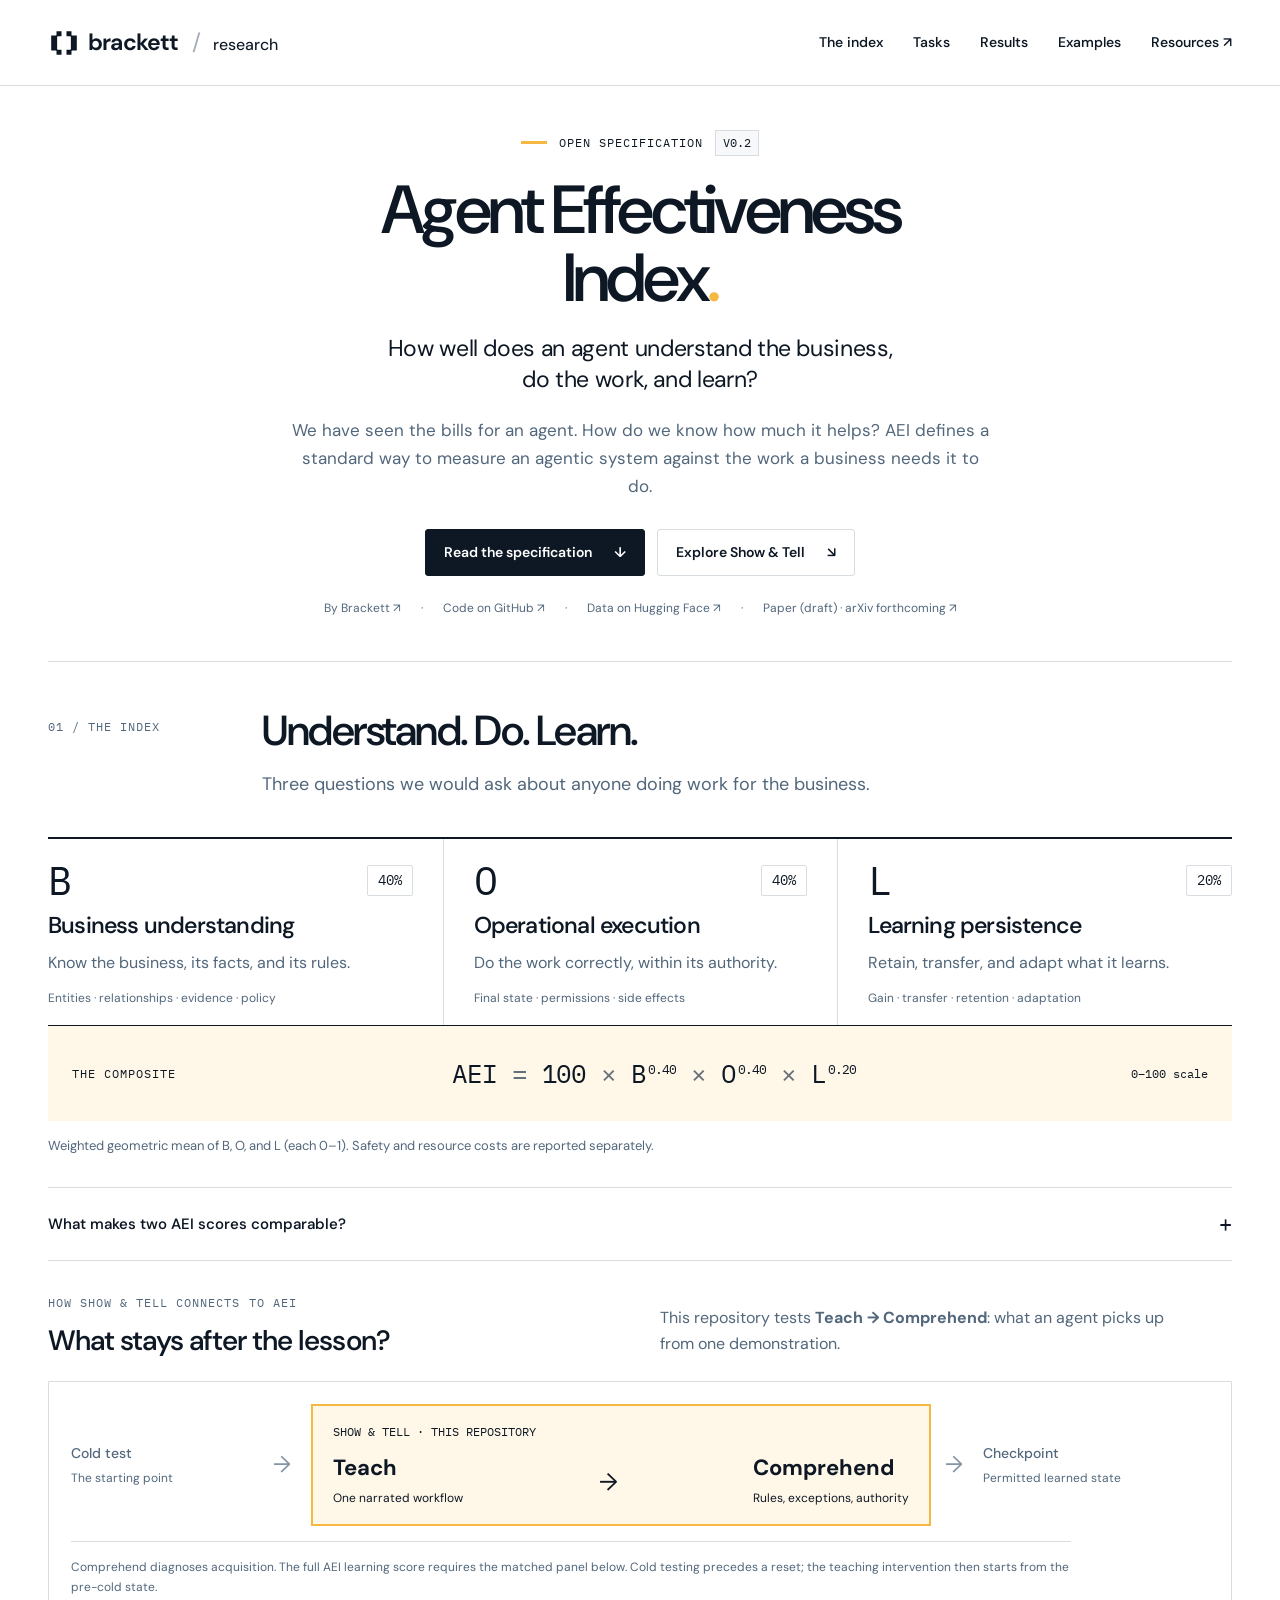
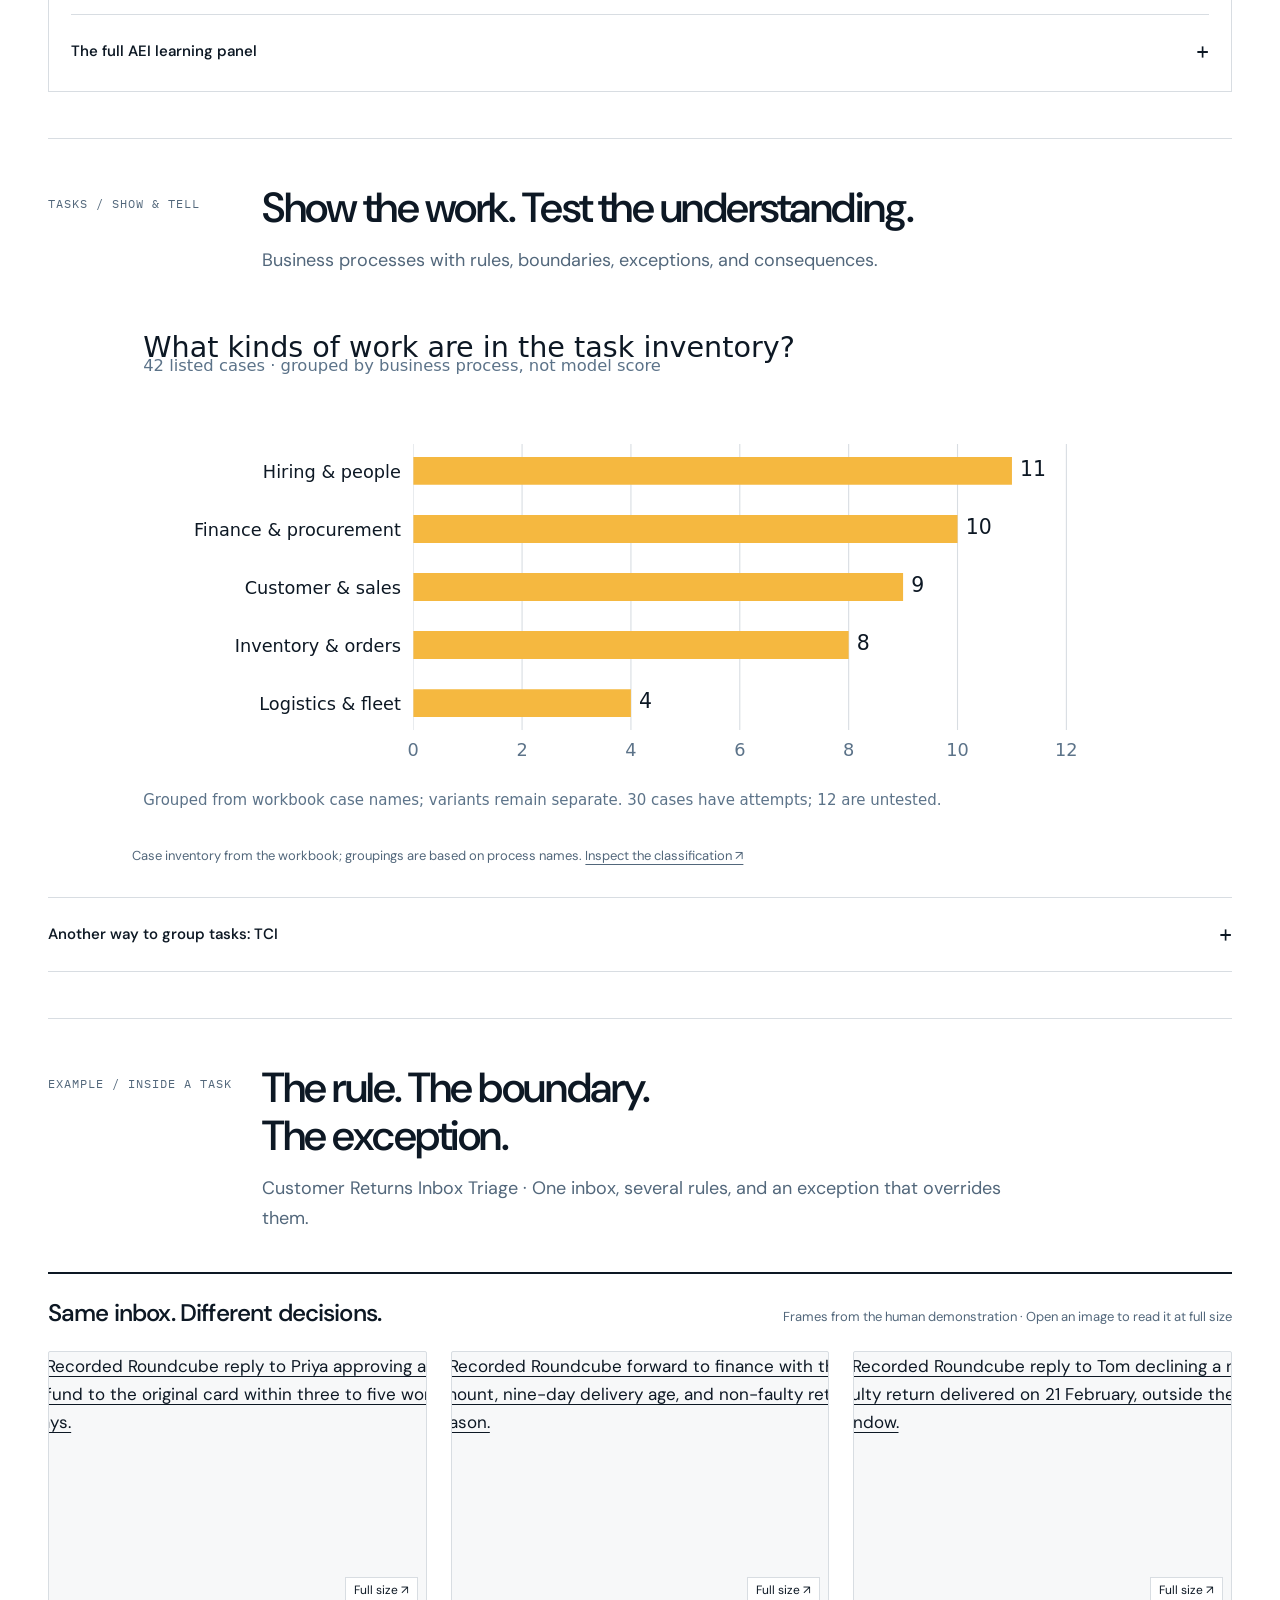
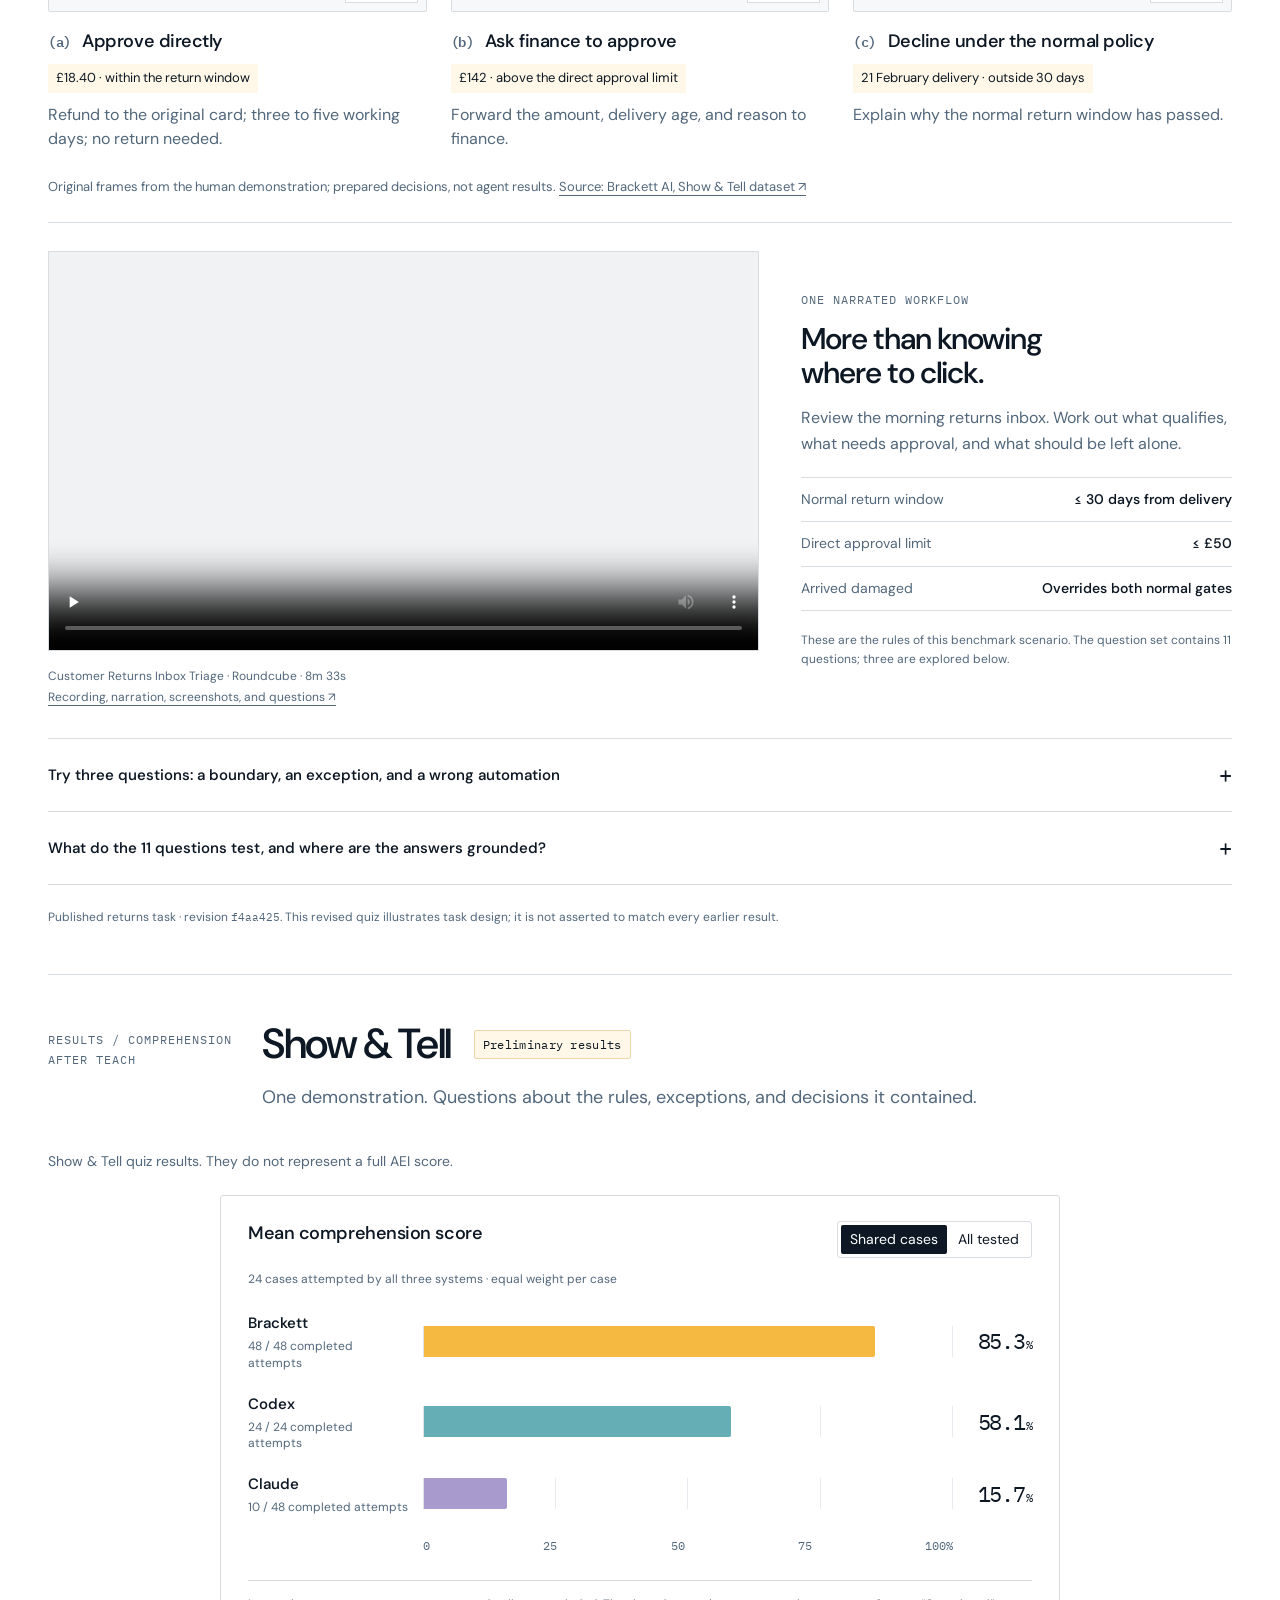
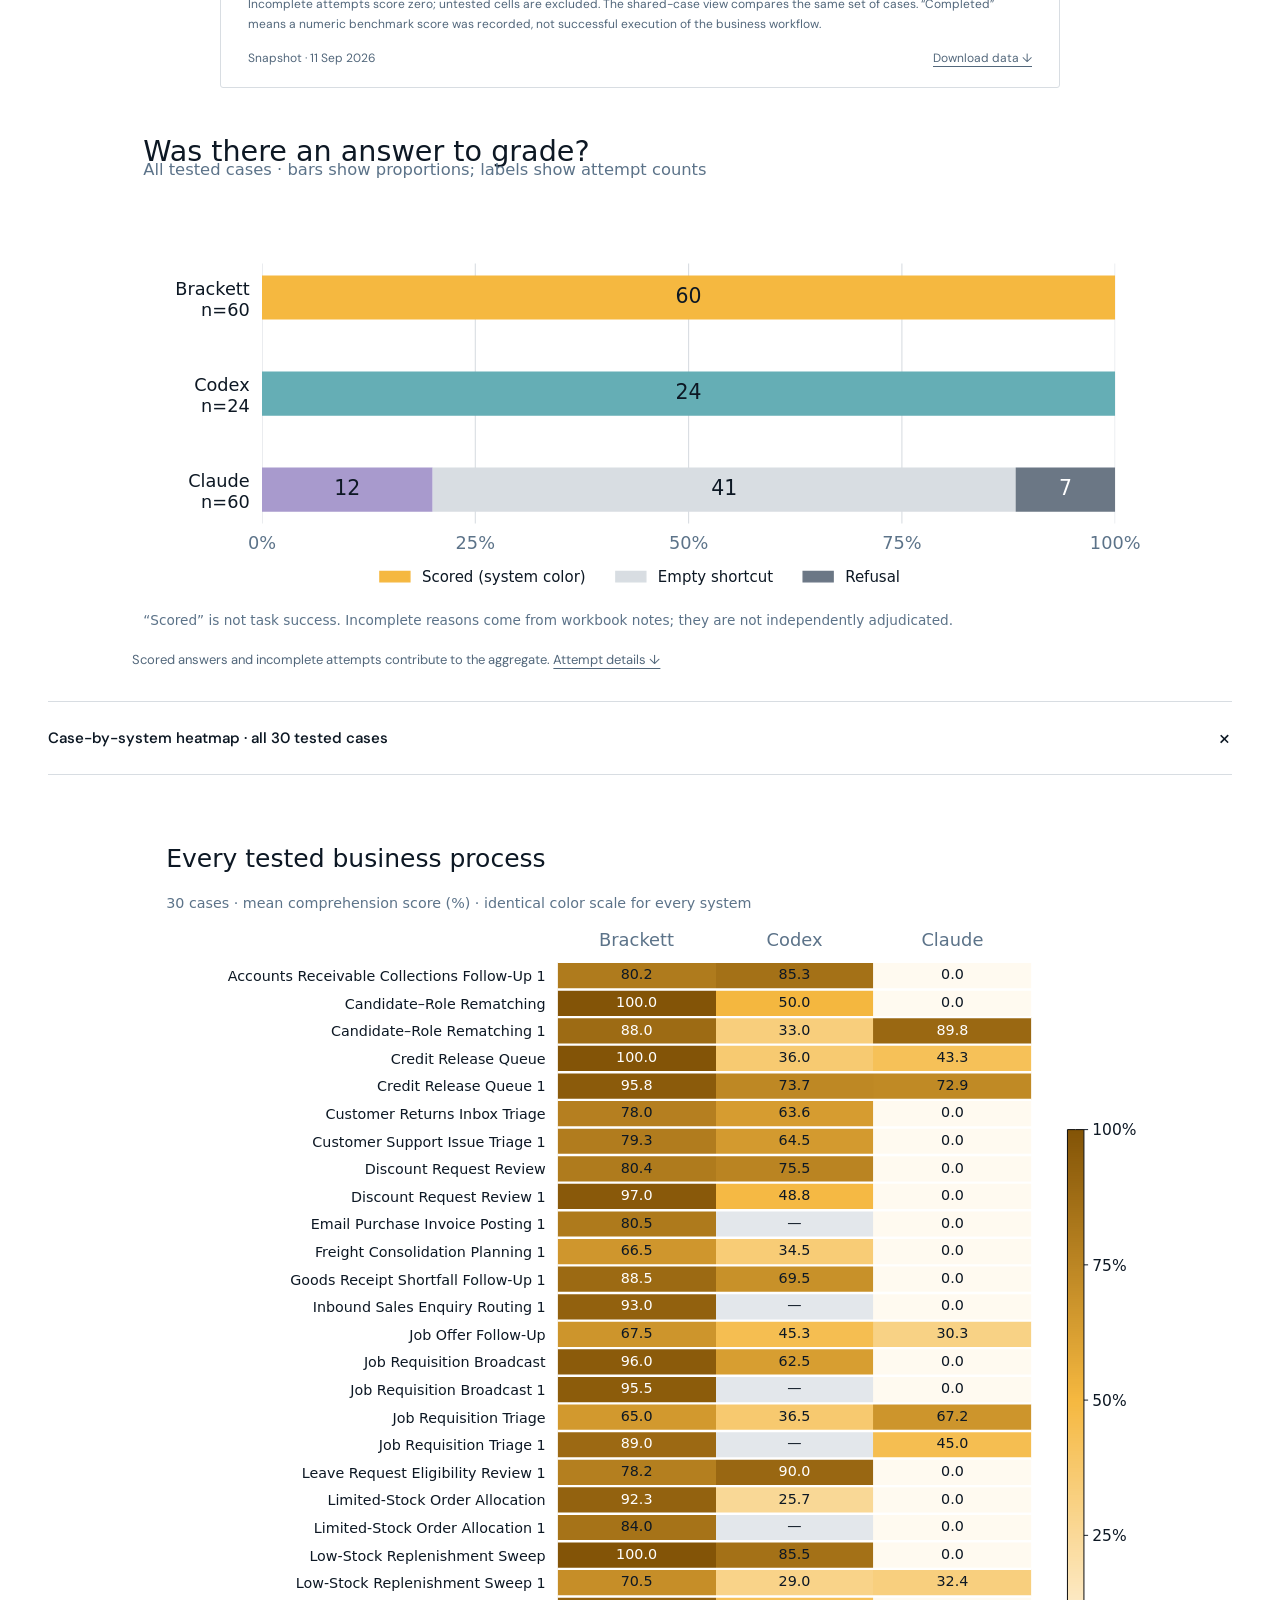
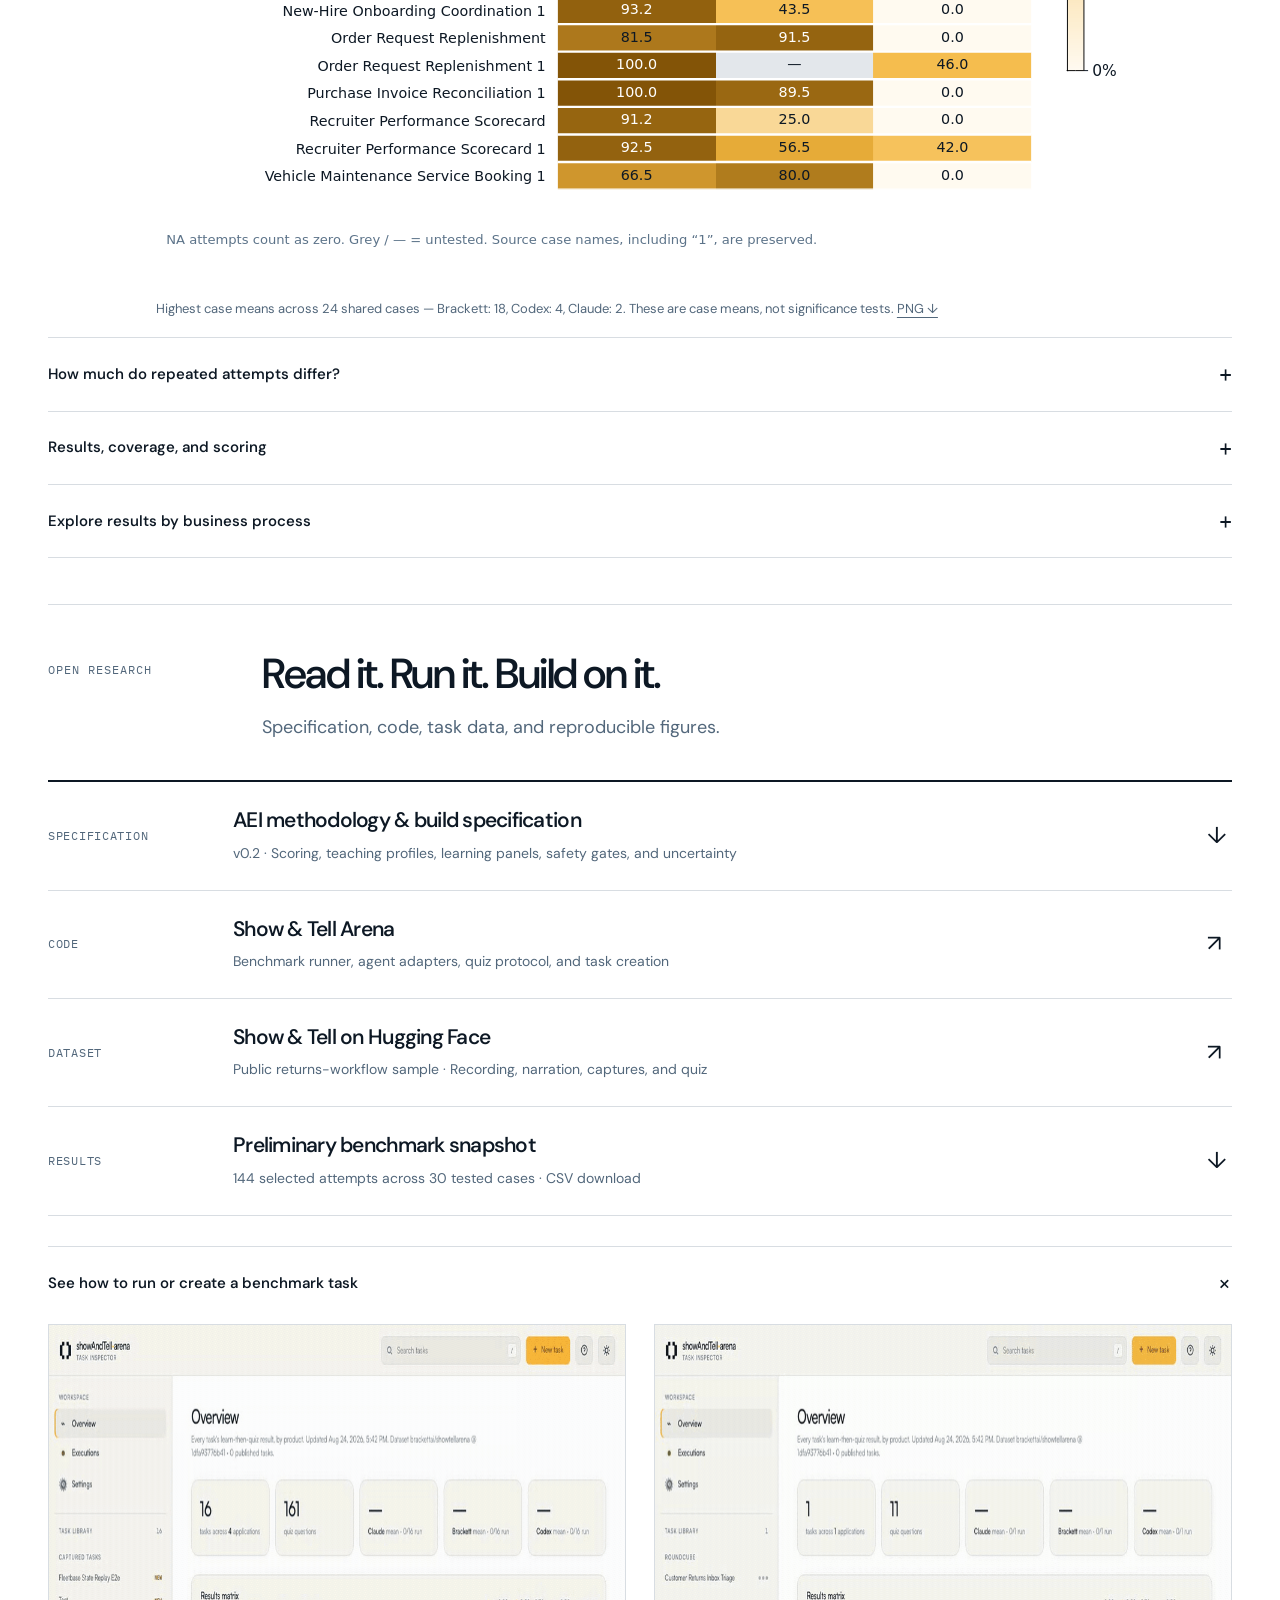
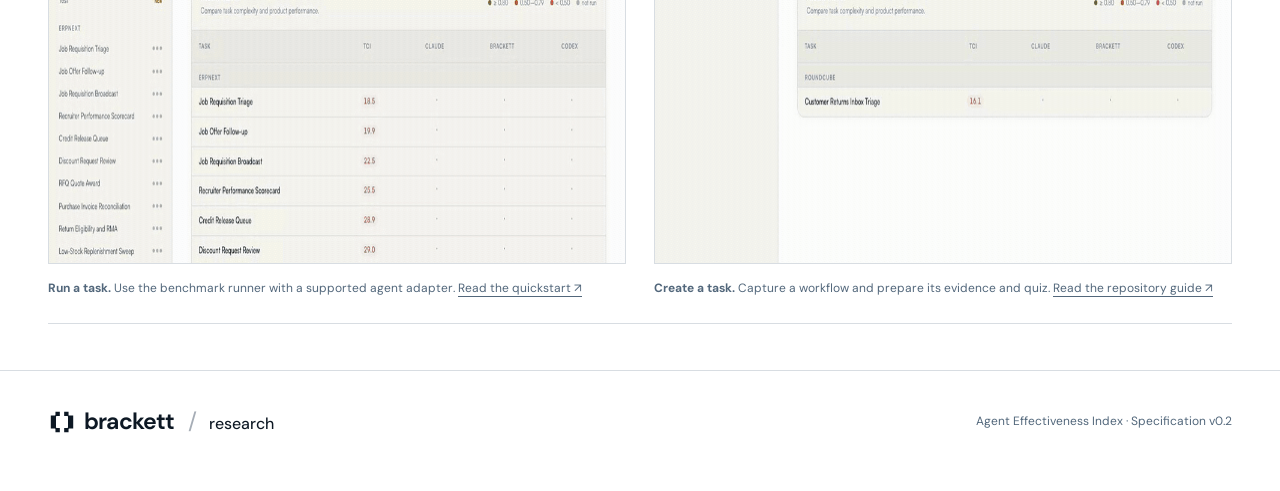
==== site/index.html @ 9a922798 "Add AEI research site with reproducible Show & Tell figures Create a research publication for AEI, w" ====
<!doctype html>
<html lang="en">
<head>
  <meta charset="utf-8">
  <meta name="viewport" content="width=device-width, initial-scale=1">
  <meta name="color-scheme" content="light">
  <meta name="description" content="Agent Effectiveness Index (AEI): an open specification for measuring business understanding, operational execution, and learning persistence. Featuring the Show & Tell benchmark.">
  <meta name="robots" content="noindex, nofollow">
  <meta property="og:title" content="Agent Effectiveness Index · Brackett Research">
  <meta property="og:description" content="How well does an agent understand the business, do the work, and learn? Explore AEI and the Show & Tell benchmark.">
  <meta property="og:type" content="website">
  <title>Agent Effectiveness Index · Brackett Research</title>
  <link rel="icon" href="assets/brackett-mark.svg" type="image/svg+xml">
  <link rel="stylesheet" href="styles.css">
  <script src="app.js" defer></script>
</head>
<body>
<noscript><style>.question-panel[hidden]{display:grid}.question-tabs{display:none}.segmented,.case-controls{display:none}</style><p class="noscript-note">The shared-case result snapshot and all example questions are available below. Enable JavaScript for comparison controls and video timestamps.</p></noscript>
<a class="skip-link" href="#main">Skip to content</a>
<header class="site-header">
  <a class="brand" href="#" aria-label="Brackett Research home"><img src="assets/brackett-mark.svg" width="32" height="32" alt=""><span>brackett<span class="brand-divider">/</span><span class="brand-research">research</span></span></a>
  <nav aria-label="Main navigation"><a href="#index">The index</a><a href="#tasks">Tasks</a><a href="#show-and-tell">Results</a><a href="#examples">Examples</a><a href="#resources">Resources <span aria-hidden="true">↗</span></a></nav>
</header>
<main id="main">
  <section class="hero" aria-labelledby="page-title">
    <div class="eyebrow"><span class="accent-line"></span> Open specification <span class="version">v0.2</span></div>
    <h1 id="page-title">Agent Effectiveness<br><span class="index-word">Index<span class="title-dot">.</span></span></h1>
    <p class="hero-deck">How well does an agent understand the business,<br class="desktop-break"> do the work, and learn?</p>
    <p class="hero-intro">We have seen the bills for an agent. How do we know how much it helps? AEI defines a standard way to measure an agentic system against the work a business needs it to do.</p>
    <div class="actions"><a class="button primary" href="downloads/AEI_Methodology_and_Build_Specification_v0.2.docx" download>Read the specification <span aria-hidden="true">↓</span></a><a class="button" href="#tasks">Explore Show &amp; Tell <span aria-hidden="true">↘</span></a></div>
    <div class="publication-meta"><a href="https://brackett.ai">By Brackett ↗</a><a href="https://github.com/bracketthq/showAndTell-arena">Code on GitHub ↗</a><a href="https://huggingface.co/brackettai">Data on Hugging Face ↗</a><a href="downloads/ShowTellArena_Paper_Draft.pdf" title="Current manuscript draft; arXiv link forthcoming">Paper (draft) · arXiv forthcoming ↗</a></div>
  </section>

  <section id="index" class="section" aria-labelledby="index-title">
    <div class="section-heading"><p class="section-number">01 / THE INDEX</p><div><h2 id="index-title">Understand. Do. Learn.</h2><p class="section-deck">Three questions we would ask about anyone doing work for the business.</p></div></div>
    <figure class="index-figure">
      <div class="pillars">
        <div class="pillar"><div class="pillar-top"><span class="pillar-letter">B</span><span class="weight">40%</span></div><h3>Business understanding</h3><p>Know the business, its facts, and its rules.</p><div class="pillar-evidence">Entities · relationships · evidence · policy</div></div>
        <div class="pillar"><div class="pillar-top"><span class="pillar-letter">O</span><span class="weight">40%</span></div><h3>Operational execution</h3><p>Do the work correctly, within its authority.</p><div class="pillar-evidence">Final state · permissions · side effects</div></div>
        <div class="pillar"><div class="pillar-top"><span class="pillar-letter">L</span><span class="weight">20%</span></div><h3>Learning persistence</h3><p>Retain, transfer, and adapt what it learns.</p><div class="pillar-evidence">Gain · transfer · retention · adaptation</div></div>
      </div>
      <div class="formula-row"><span class="figure-label">THE COMPOSITE</span><div class="formula" aria-label="AEI equals 100 times B to the power 0.40 times O to the power 0.40 times L to the power 0.20">AEI <span class="math-muted">=</span> 100 <span class="math-muted">×</span> B<sup>0.40</sup> <span class="math-muted">×</span> O<sup>0.40</sup> <span class="math-muted">×</span> L<sup>0.20</sup></div><span class="scale-label">0–100 scale</span></div>
      <figcaption>Weighted geometric mean of B, O, and L (each 0–1). Safety and resource costs are reported separately.</figcaption>
    </figure>
    <details class="method-details"><summary>What makes two AEI scores comparable?<span aria-hidden="true">+</span></summary><div class="details-body method-columns"><div><h4>The same work and conditions</h4><p>Declare the task suite, system version, tools, permissions, teaching profile, and budgets. Access to documents and a business graph is part of the comparison, not something left implicit.</p><p class="small">Access profiles: K0 starting system; K1 documents; K2 graph with a base navigator; K3 the same graph with a trained navigator.</p></div><div><h4>Evidence of what happened</h4><p>Use answers and citations for understanding, environment state and action records for execution, and matched tests over time for learning. A transcript helps explain the work; it does not replace checking the outcome.</p></div><div><h4>A score with its context</h4><p>Report B, O, L, the safety gate, the evaluation scope, and 95% confidence intervals. The reference method uses 10,000 stratified paired block-bootstrap resamples, conditional on the declared benchmark population. A critical prohibited action sets episode execution to zero and fails the reference safety gate. If a required learning panel is missing, L and the full AEI are unavailable.</p></div></div></details>
    <div class="learning-header"><div><p class="overline">HOW SHOW &amp; TELL CONNECTS TO AEI</p><h3>What stays after the lesson?</h3></div><p>This repository tests <strong>Teach → Comprehend</strong>: what an agent picks up from one demonstration.</p></div>
    <figure class="learning-figure connected-figure">
      <div class="learning-connection"><div class="context-node"><strong>Cold test</strong><span>The starting point</span></div><span class="connection-arrow" aria-hidden="true">→</span><div class="repo-contribution"><span class="repo-label">SHOW &amp; TELL · THIS REPOSITORY</span><div><p><strong>Teach</strong><span>One narrated workflow</span></p><span aria-hidden="true">→</span><p><strong>Comprehend</strong><span>Rules, exceptions, authority</span></p></div></div><span class="connection-arrow" aria-hidden="true">→</span><div class="context-node"><strong>Checkpoint</strong><span>Permitted learned state</span></div></div>
      <figcaption>Comprehend diagnoses acquisition. The full AEI learning score requires the matched panel below. Cold testing precedes a reset; the teaching intervention then starts from the pre-cold state.</figcaption>
      <details class="method-details learning-extension"><summary>The full AEI learning panel<span aria-hidden="true">+</span></summary><div class="details-body"><div class="branch-label"><span>Independent tests from the same checkpoint</span></div><div class="learning-branches"><div><strong>Immediate</strong><span>Did it improve?</span></div><div><strong>Transfer</strong><span>Can it handle a new case?</span></div><div><strong>Delayed · 24h</strong><span>Does it retain the lesson?</span></div><div><strong>Drift</strong><span>Can it adapt to a change?</span></div></div><p class="small">A demonstration is one declared teaching profile. Written procedures, feedback, practice, and training are also supported by AEI.</p></div></details>
    </figure>
  </section>



  <section id="tasks" class="section" aria-labelledby="tasks-title"><div class="section-heading"><p class="section-number">TASKS / SHOW &amp; TELL</p><div><h2 id="tasks-title">Show the work. Test the understanding.</h2><p class="section-deck">Business processes with rules, boundaries, exceptions, and consequences.</p></div></div><figure class="research-chart inventory-chart"><a href="assets/analysis/task-inventory.svg" target="_blank" rel="noopener"><img src="assets/analysis/task-inventory.svg" width="1100" height="530" alt="Task inventory grouped by business process; counts and category names are shown in the figure and linked data." loading="lazy"></a><figcaption>Case inventory from the workbook; groupings are based on process names. <a href="assets/analysis/analysis.json">Inspect the classification ↗</a></figcaption></figure><details class="method-details chart-details"><summary>Another way to group tasks: TCI<span aria-hidden="true">+</span></summary><div class="details-body"><p class="small">TCI is a useful heuristic for choosing tasks for the arena. It helps us spread the benchmark across expected difficulty levels and look for tasks we expect to be harder. It groups tasks by their rules, evidence, steps, and demonstration. <span data-refresh="tci-scope">This view uses 49 historical task definitions from 26 July 2026, separate from the workbook cases above.</span></p><figure class="research-chart"><a href="assets/analysis/tci-distribution.svg" target="_blank" rel="noopener"><img src="assets/analysis/tci-distribution.svg" width="1100" height="540" alt="Task definitions grouped into five heuristic TCI buckets; the figure labels counts and the linked export contains the inputs." loading="lazy"></a><figcaption><a href="assets/analysis/tci-components.svg" target="_blank" rel="noopener">See the components for eight example tasks ↗</a> · <a href="assets/analysis/tci.json">Inspect the inputs ↗</a> · <a href="https://github.com/bracketthq/showAndTell-arena/blob/aei-research-site/docs/COMPLEXITY.md">Grouping method ↗</a></figcaption></figure></div></details></section>

  <section id="examples" class="section" aria-labelledby="examples-title">
    <div class="section-heading"><p class="section-number">EXAMPLE / INSIDE A TASK</p><div><h2 id="examples-title">The rule. The boundary.<br>The exception.</h2><p class="section-deck">Customer Returns Inbox Triage · One inbox, several rules, and an exception that overrides them.</p></div></div>
    <figure class="case-study-figure" id="case-in-pictures" aria-labelledby="case-in-pictures-title">
      <div class="case-study-heading"><h3 id="case-in-pictures-title">Same inbox. Different decisions.</h3><p>Frames from the human demonstration · Open an image to read it at full size</p></div>
      <div class="case-image-grid">
        <div class="case-image-panel">
          <a class="case-image-link" href="https://huggingface.co/datasets/brackettai/showtellarena/resolve/f4aa4251d0bbefb80d10ea9074a073c2b036c2af/tasks/customer-returns-inbox-triage/capture_bundle/screenshot_line47.png" target="_blank" rel="noopener" aria-label="Open full-size screenshot: Approve directly (new tab)"><img src="https://huggingface.co/datasets/brackettai/showtellarena/resolve/f4aa4251d0bbefb80d10ea9074a073c2b036c2af/tasks/customer-returns-inbox-triage/capture_bundle/screenshot_line47.png" width="3738" height="2186" alt="Recorded Roundcube reply to Priya approving an £18.40 refund to the original card within three to five working days." loading="lazy"><span class="image-enlarge" aria-hidden="true">Full size ↗</span></a>
          <div class="case-image-caption"><h4><span>(a)</span> Approve directly</h4><p class="case-image-facts">£18.40 · within the return window</p><p>Refund to the original card; three to five working days; no return needed.</p></div>
        </div>
        <div class="case-image-panel">
          <a class="case-image-link" href="https://huggingface.co/datasets/brackettai/showtellarena/resolve/f4aa4251d0bbefb80d10ea9074a073c2b036c2af/tasks/customer-returns-inbox-triage/capture_bundle/screenshot_line90.png" target="_blank" rel="noopener" aria-label="Open full-size screenshot: Ask finance to approve (new tab)"><img src="https://huggingface.co/datasets/brackettai/showtellarena/resolve/f4aa4251d0bbefb80d10ea9074a073c2b036c2af/tasks/customer-returns-inbox-triage/capture_bundle/screenshot_line90.png" width="3738" height="2228" alt="Recorded Roundcube forward to finance with the £142 amount, nine-day delivery age, and non-faulty return reason." loading="lazy"><span class="image-enlarge" aria-hidden="true">Full size ↗</span></a>
          <div class="case-image-caption"><h4><span>(b)</span> Ask finance to approve</h4><p class="case-image-facts">£142 · above the direct approval limit</p><p>Forward the amount, delivery age, and reason to finance.</p></div>
        </div>
        <div class="case-image-panel">
          <a class="case-image-link" href="https://huggingface.co/datasets/brackettai/showtellarena/resolve/f4aa4251d0bbefb80d10ea9074a073c2b036c2af/tasks/customer-returns-inbox-triage/capture_bundle/screenshot_line144.png" target="_blank" rel="noopener" aria-label="Open full-size screenshot: Decline under the normal policy (new tab)"><img src="https://huggingface.co/datasets/brackettai/showtellarena/resolve/f4aa4251d0bbefb80d10ea9074a073c2b036c2af/tasks/customer-returns-inbox-triage/capture_bundle/screenshot_line144.png" width="3738" height="2186" alt="Recorded Roundcube reply to Tom declining a non-faulty return delivered on 21 February, outside the 30-day window." loading="lazy"><span class="image-enlarge" aria-hidden="true">Full size ↗</span></a>
          <div class="case-image-caption"><h4><span>(c)</span> Decline under the normal policy</h4><p class="case-image-facts">21 February delivery · outside 30 days</p><p>Explain why the normal return window has passed.</p></div>
        </div>
      </div>
      <figcaption>Original frames from the human demonstration; prepared decisions, not agent results. <a href="https://huggingface.co/datasets/brackettai/showtellarena/tree/f4aa4251d0bbefb80d10ea9074a073c2b036c2af/tasks/customer-returns-inbox-triage/capture_bundle">Source: Brackett AI, Show &amp; Tell dataset ↗</a></figcaption>
    </figure>
    <div class="demo-layout"><figure class="demo-video"><video id="demo-video" tabindex="0" controls preload="none" playsinline poster="https://huggingface.co/datasets/brackettai/showtellarena/resolve/f4aa4251d0bbefb80d10ea9074a073c2b036c2af/tasks/customer-returns-inbox-triage/capture_bundle/screenshot_line4.png" aria-label="Narrated customer returns inbox demonstration"><source src="https://huggingface.co/datasets/brackettai/showtellarena/resolve/f4aa4251d0bbefb80d10ea9074a073c2b036c2af/tasks/customer-returns-inbox-triage/demo/recording.mp4" type="video/mp4"><p><a href="https://huggingface.co/datasets/brackettai/showtellarena/blob/main/tasks/customer-returns-inbox-triage/demo/recording.mp4">Watch the recording on Hugging Face.</a></p></video><figcaption>Customer Returns Inbox Triage · Roundcube · 8m 33s<br><a href="https://huggingface.co/datasets/brackettai/showtellarena/tree/f4aa4251d0bbefb80d10ea9074a073c2b036c2af/tasks/customer-returns-inbox-triage">Recording, narration, screenshots, and questions ↗</a></figcaption></figure><div class="demo-context"><p class="overline">ONE NARRATED WORKFLOW</p><h3>More than knowing<br>where to click.</h3><p>Review the morning returns inbox. Work out what qualifies, what needs approval, and what should be left alone.</p><dl class="task-facts"><div><dt>Normal return window</dt><dd>≤ 30 days from delivery</dd></div><div><dt>Direct approval limit</dt><dd>≤ £50</dd></div><div><dt>Arrived damaged</dt><dd>Overrides both normal gates</dd></div></dl><p class="small">These are the rules of this benchmark scenario. The question set contains 11 questions; three are explored below.</p></div></div>
    <details class="method-details"><summary>Try three questions: a boundary, an exception, and a wrong automation<span aria-hidden="true">+</span></summary>
    <div class="question-explorer">
      <div class="question-tabs" role="tablist" aria-label="Example questions"><button id="tab-boundary" type="button" role="tab" aria-selected="true" aria-controls="panel-boundary" tabindex="0">01 <span>At the boundary</span></button><button id="tab-exception" type="button" role="tab" aria-selected="false" aria-controls="panel-exception" tabindex="-1">02 <span>With an exception</span></button><button id="tab-diagnosis" type="button" role="tab" aria-selected="false" aria-controls="panel-diagnosis" tabindex="-1">03 <span>Find the mistakes</span></button></div>
      <div id="panel-boundary" class="question-panel" role="tabpanel" aria-labelledby="tab-boundary" tabindex="0"><div class="question-main"><p class="overline">QUESTION FROM THE DATASET · CLOSED ANSWER</p><h3>On 9 April, Sam requested £41 for an item delivered on 10 March, while Nadia requested £50 for an item delivered on 4 April. How should the handler process both requests?</h3><div class="question-meta"><button type="button" class="evidence-link" data-video-time="22.91">▶ Watch the policy · 0:23–0:58</button><a href="https://huggingface.co/datasets/brackettai/showtellarena/blob/f4aa4251d0bbefb80d10ea9074a073c2b036c2af/tasks/customer-returns-inbox-triage/quiz/questions.json">Source question ↗</a></div></div><div class="question-answer"><p class="overline">WHAT THIS TESTS</p><p>The exact boundary matters. “Within 30 days” and “£50 or less” are inclusive.</p><details><summary>See the expected answer<span aria-hidden="true">+</span></summary><div class="answer-body"><div class="decision-row"><span>Sam · 30 days · £41</span><strong>Approve directly</strong></div><div class="decision-row"><span>Nadia · 5 days · £50</span><strong>Approve directly</strong></div><p>Approve both requests and reply directly to Sam and Nadia.</p></div></details></div></div>
      <div id="panel-exception" class="question-panel" role="tabpanel" aria-labelledby="tab-exception" tabindex="0" hidden><div class="question-main"><p class="overline">QUESTION FROM THE DATASET · RUBRIC SCORED</p><h3>Elena's £74 jug was delivered on 5 February and arrived cracked. On 9 April, what should the handler do?</h3><div class="question-meta"><button type="button" class="evidence-link" data-video-time="36.27">▶ Watch the exception · 0:36–1:14</button><a href="https://huggingface.co/datasets/brackettai/showtellarena/blob/f4aa4251d0bbefb80d10ea9074a073c2b036c2af/tasks/customer-returns-inbox-triage/quiz/questions.json">Source rubric ↗</a></div></div><div class="question-answer"><p class="overline">WHAT THIS TESTS</p><p>A rule cannot be applied in isolation. Damage changes the decision even when both normal limits are exceeded.</p><details><summary>See the expected answer<span aria-hidden="true">+</span></summary><div class="answer-body"><div class="exception-flow"><span>Arrived damaged</span><span aria-hidden="true">↓</span><span>Overrides age + amount</span><span aria-hidden="true">↓</span><strong>Approve the refund directly</strong></div><p>The rubric requires all three: recognize damage, explain that it overrides both gates, and choose direct approval.</p></div></details></div></div>
      <div id="panel-diagnosis" class="question-panel" role="tabpanel" aria-labelledby="tab-diagnosis" tabindex="0" hidden><div class="question-main"><p class="overline">QUESTION FROM THE DATASET · RUBRIC SCORED</p><h3>A proposed automation replies to every inbox message, measures eligibility from the email date, forwards requests without adding context, sends exactly £50 requests to finance, and rejects a £74 cracked jug delivered on 5 February as too old. Does it reproduce the demonstrated workflow? Explain any changes required.</h3><div class="question-meta"><button type="button" class="evidence-link" data-video-time="3.12">▶ Watch the setup · 0:03–1:41</button><a href="https://huggingface.co/datasets/brackettai/showtellarena/blob/f4aa4251d0bbefb80d10ea9074a073c2b036c2af/tasks/customer-returns-inbox-triage/quiz/questions.json">Source rubric ↗</a></div></div><div class="question-answer"><p class="overline">WHAT THIS TESTS</p><p>Can the agent recognize a process that sounds plausible but applies the business rules incorrectly?</p><details><summary>See the five required corrections<span aria-hidden="true">+</span></summary><div class="answer-body"><ol class="corrections"><li>Filter for customer returns; leave automated notices untouched.</li><li>Measure from delivery, not the email date.</li><li>Forward to <code>finance@showAndTell.test</code> with amount, delivery age, and reason above the thread.</li><li>Approve exactly £50 directly when otherwise eligible.</li><li>Apply the damage exception to Elena's request and approve directly.</li></ol></div></details></div></div>
    </div>
    </details>
    <details class="method-details chart-details"><summary>What do the 11 questions test, and where are the answers grounded?<span aria-hidden="true">+</span></summary><figure class="research-chart"><a href="assets/analysis/task-evidence.svg" target="_blank" rel="noopener"><img src="assets/analysis/task-evidence.svg" width="1100" height="600" alt="Evidence matrix for all eleven questions: nine cite narration, six cite screen captures, and four cite source files; a question can use several evidence types." loading="lazy"></a><figcaption>8 closed-answer questions and 3 rubric-scored questions. No multiple-choice questions in this published task. <a href="data/task-questions.json">Questions and evidence ↗</a></figcaption></figure></details>
    <p class="source-note">Published returns task · revision <code>f4aa425</code>. This revised quiz illustrates task design; it is not asserted to match every earlier result.</p>
  </section>

  <section id="show-and-tell" class="section" aria-labelledby="show-tell-title">
    <div class="section-heading"><p class="section-number">RESULTS / COMPREHENSION AFTER TEACH</p><div><div class="heading-with-tag"><h2 id="show-tell-title">Show &amp; Tell</h2><span class="status-tag">Preliminary results</span></div><p class="section-deck">One demonstration. Questions about the rules, exceptions, and decisions it contained.</p></div></div>
    <p class="result-scope">Show &amp; Tell quiz results. They do not represent a full AEI score.</p>
    <div class="result-layout">
      <figure class="results-figure" aria-labelledby="result-chart-title">
        <div class="figure-top"><h3 id="result-chart-title">Mean comprehension score</h3><div class="segmented" role="group" aria-label="Comparison scope"><button type="button" class="selected" data-cohort="shared" aria-pressed="true">Shared cases</button><button type="button" data-cohort="all" aria-pressed="false">All tested</button></div></div>
        <p class="chart-context" id="chart-context"><!-- refresh:context -->24 cases attempted by all three systems · equal weight per case<!-- /refresh:context --></p>
        <div class="bar-chart" id="bar-chart">
<!-- refresh:bars -->
<div class="bar-row" data-agent="Brackett"><div class="bar-label"><strong>Brackett</strong><span class="bar-detail">48 / 48 completed attempts</span></div><div class="bar-track"><div class="bar-fill brackett" style="width:85.34520833333333%"></div></div><span class="bar-value">85.3<span>%</span></span></div>
<div class="bar-row" data-agent="Codex"><div class="bar-label"><strong>Codex</strong><span class="bar-detail">24 / 24 completed attempts</span></div><div class="bar-track"><div class="bar-fill codex" style="width:58.1225%"></div></div><span class="bar-value">58.1<span>%</span></span></div>
<div class="bar-row" data-agent="Claude"><div class="bar-label"><strong>Claude</strong><span class="bar-detail">10 / 48 completed attempts</span></div><div class="bar-track"><div class="bar-fill claude" style="width:15.746458333333333%"></div></div><span class="bar-value">15.7<span>%</span></span></div>
<!-- /refresh:bars -->
          <div class="axis-row" aria-hidden="true"><span>0</span><span>25</span><span>50</span><span>75</span><span>100%</span></div>
        </div>
        <figcaption>Incomplete attempts score zero; untested cells are excluded. The shared-case view compares the same set of cases. “Completed” means a numeric benchmark score was recorded, not successful execution of the business workflow.</figcaption>
        <div class="figure-source"><span><!-- refresh:date -->Snapshot · 11 Sep 2026<!-- /refresh:date --></span><a href="data/results.csv" download>Download data ↓</a></div>
        <p class="sr-only" id="result-announcement" aria-live="polite"></p>
      </figure>
    </div>
    <figure class="research-chart"><a href="assets/analysis/attempt-outcomes.svg" target="_blank" rel="noopener"><img src="assets/analysis/attempt-outcomes.svg" width="1100" height="530" alt="Share of scored and incomplete attempts for each system; the figure labels counts and the linked CSV lists every attempt." loading="lazy"></a><figcaption>Scored answers and incomplete attempts contribute to the aggregate. <a href="assets/analysis/attempts.csv" download>Attempt details ↓</a></figcaption></figure>
    <details class="method-details chart-details" open><summary>Case-by-system heatmap · <!-- refresh:tested -->all 30 tested cases<!-- /refresh:tested --><span aria-hidden="true">+</span></summary><figure class="research-chart heatmap-chart"><a href="assets/analysis/case-heatmap.svg" target="_blank" rel="noopener"><img src="assets/analysis/case-heatmap.svg" width="1200" height="1260" alt="Heatmap of mean comprehension score by business process and system. Grey cells indicate untested cases. Full values are available in the case table below." loading="lazy"></a><figcaption><!-- refresh:leaders -->Highest case means across 24 shared cases — Brackett: 18, Codex: 4, Claude: 2.<!-- /refresh:leaders --> These are case means, not significance tests. <a href="assets/analysis/case-heatmap.png" download>PNG ↓</a></figcaption></figure></details>
    <details class="method-details chart-details"><summary>How much do repeated attempts differ?<span aria-hidden="true">+</span></summary><figure class="research-chart"><a href="assets/analysis/repeat-spread.svg" target="_blank" rel="noopener"><img src="assets/analysis/repeat-spread.svg" width="1300" height="580" alt="Largest observed gaps between two selected attempts per system; incomplete attempts are marked with crosses." loading="lazy"></a><figcaption>Largest observed gaps, selected explicitly for this diagnostic. These repetitions do not measure learning. <a href="assets/analysis/analysis.json">All repeat gaps ↗</a></figcaption></figure></details>
    <details class="method-details" id="result-method"><summary>Results, coverage, and scoring<span aria-hidden="true">+</span></summary><div class="details-body"><div class="method-columns"><div><h4>What is included</h4><p><!-- refresh:coverage -->The snapshot includes 30 cases with at least one attempted system and 12 cases not yet tested by any system. Brackett: 60 selected attempts across 30 tested cases. Claude: 60 selected attempts across 30 tested cases. Codex: 24 selected attempts across 24 tested cases.<!-- /refresh:coverage --> Codex Record &amp; Replay is tested on macOS because Teach relies on OS internals.</p></div><div><h4>How the average is calculated</h4><p>Average the attempt scores within each case, then weight cases equally. An NA is an incomplete attempt worth zero. A blank is untested and excluded. The shared view uses cases attempted by every system, including incomplete attempts.</p></div><div><h4>What this snapshot establishes</h4><p>This is a work in progress with selected attempts and manual, non-canonical grading. Model and adapter versions are not fully pinned in the workbook. No confidence interval is reported for this snapshot; it is not a verified canonical leaderboard.</p></div></div><p class="source-note">Source: <!-- refresh:source --><cite>Brackett ShowTell Benchmark Results.xlsx</cite>, Overview sheet.<!-- /refresh:source --> The <a href="data/results.json">machine-readable snapshot</a> includes source hash, individual attempt scores, and aggregation rules. The repository defines the canonical quiz scoring protocol separately.</p></div></details>
    <details class="method-details case-explorer"><summary>Explore results by business process<span aria-hidden="true">+</span></summary><div class="details-body"><div class="case-controls"><label for="case-search">Find a process<input type="search" id="case-search" placeholder="e.g. invoice, returns, hiring" autocomplete="off"></label><label for="case-scope">Coverage<select id="case-scope"><option value="shared">Shared cases only</option><option value="all">All tested cases</option></select></label></div><p class="small" id="case-count" role="status">Load the interactive results to explore individual cases.</p><div class="table-scroll"><table class="case-table"><caption class="sr-only">Comprehension scores by business process, averaged across attempts</caption><thead><tr><th scope="col">Business process</th><th scope="col">Brackett</th><th scope="col">Codex</th><th scope="col">Claude</th></tr></thead><tbody id="case-rows"></tbody></table></div><p class="small">“1” is retained where it appears in the source case name. A dash means untested; a zero can include incomplete attempts. Use the CSV for attempt-level status.</p></div></details>
  </section>

  <section id="resources" class="section" aria-labelledby="resources-title">
    <div class="section-heading"><p class="section-number">OPEN RESEARCH</p><div><h2 id="resources-title">Read it. Run it. Build on it.</h2><p class="section-deck">Specification, code, task data, and reproducible figures.</p></div></div>
    <div class="resource-list"><a href="downloads/AEI_Methodology_and_Build_Specification_v0.2.docx" download><span class="resource-type">SPECIFICATION</span><div><h3>AEI methodology &amp; build specification</h3><p>v0.2 · Scoring, teaching profiles, learning panels, safety gates, and uncertainty</p></div><span aria-hidden="true">↓</span></a><a href="https://github.com/bracketthq/showAndTell-arena"><span class="resource-type">CODE</span><div><h3>Show &amp; Tell Arena</h3><p>Benchmark runner, agent adapters, quiz protocol, and task creation</p></div><span aria-hidden="true">↗</span></a><a href="https://huggingface.co/datasets/brackettai/showtellarena"><span class="resource-type">DATASET</span><div><h3>Show &amp; Tell on Hugging Face</h3><p>Public returns-workflow sample · Recording, narration, captures, and quiz</p></div><span aria-hidden="true">↗</span></a><a href="data/results.csv" download><span class="resource-type">RESULTS</span><div><h3>Preliminary benchmark snapshot</h3><p><!-- refresh:download -->144 selected attempts across 30 tested cases · CSV download<!-- /refresh:download --></p></div><span aria-hidden="true">↓</span></a></div>
    <details class="method-details walkthrough" open><summary>See how to run or create a benchmark task<span aria-hidden="true">+</span></summary><div class="details-body walkthrough-grid"><figure><img src="assets/run-a-task.gif" width="960" height="540" alt="Terminal walkthrough showing how to run a Show and Tell benchmark task" loading="lazy"><figcaption><strong>Run a task.</strong> Use the benchmark runner with a supported agent adapter. <a href="https://github.com/bracketthq/showAndTell-arena#quick-start">Read the quickstart ↗</a></figcaption></figure><figure><img src="assets/create-a-task.gif" width="960" height="540" alt="Terminal walkthrough showing how to create a Show and Tell benchmark task" loading="lazy"><figcaption><strong>Create a task.</strong> Capture a workflow and prepare its evidence and quiz. <a href="https://github.com/bracketthq/showAndTell-arena">Read the repository guide ↗</a></figcaption></figure></div></details>
  </section>
</main>
<footer class="site-footer"><a class="brand" href="#"><img src="assets/brackett-mark.svg" width="28" height="28" alt=""><span>brackett<span class="brand-divider">/</span><span class="brand-research">research</span></span></a><p>Agent Effectiveness Index · Specification v0.2</p></footer>
</body>
</html>
---- site/styles.css ----
@import url('https://fonts.googleapis.com/css2?family=DM+Sans:wght@400;450;500;550;600;650;700&family=IBM+Plex+Mono:wght@400;500&display=swap');
:root {
  color-scheme:light;
  --ink:#0d1824;
  --muted:#52677b;
  --amber:#f5b840;
  --amber-light:#fff7e7;
  --line:#d8dde2;
  --paper:#fff;
  --wash:#f7f8f9;
  --claude:#a89acd;
  --codex:#65aeb5;
  --font:'DM Sans',Arial,sans-serif;
  --mono:'IBM Plex Mono',monospace
}
* {
  box-sizing:border-box
}
html {
  scroll-behavior:smooth;
  scroll-padding-top:90px
}
body {
  margin:0;
  background:var(--paper);
  color:var(--ink);
  font-family:var(--font);
  font-size:17px;
  line-height:1.65;
  -webkit-font-smoothing:antialiased
}
a {
  color:inherit;
  text-underline-offset:4px
}
button,input,select {
  font:inherit;
  color:inherit
}
button,a,summary,input,select {
  -webkit-tap-highlight-color:transparent
}
a:focus-visible,button:focus-visible,summary:focus-visible,input:focus-visible,select:focus-visible {
  outline:3px solid #ab7100;
  outline-offset:5px
}
button {
  cursor:pointer
}
h1,h2,h3,p,figure {
  margin:0
}
h1,h2,h3 {
  font-weight:550;
  line-height:1.15;
  letter-spacing:-.035em
}
p+p {
  margin-top:18px
}
h2 {
  font-size:42px
}
h3 {
  font-size:24px
}
img,video {
  max-width:100%
}
.site-header {
  max-width:1360px;
  margin:auto;
  min-height:86px;
  padding:18px 48px;
  display:flex;
  align-items:center;
  justify-content:space-between;
  border-bottom:1px solid var(--line);
  gap:24px
}
.brand {
  display:inline-flex;
  align-items:center;
  gap:8px;
  text-decoration:none;
  white-space:nowrap;
  font-weight:650;
  font-size:23px;
  letter-spacing:-.035em
}
.brand-divider {
  color:#a6adb6;
  font-weight:400;
  margin:0 13px
}
.brand-research {
  font-size:16px;
  font-weight:450;
  letter-spacing:0
}
.site-header nav {
  display:flex;
  gap:30px;
  font-size:14px;
  font-weight:550
}
.site-header nav a {
  text-decoration:none
}
.site-header nav a:hover {
  color:#996400
}
.hero {
  text-align:center;
  max-width:940px;
  margin:auto;
  padding:72px 24px 76px
}
.eyebrow,.section-number,.figure-label,.version,.overline {
  font-family:var(--mono);
  font-size:12px;
  letter-spacing:.085em;
  text-transform:uppercase
}
.eyebrow {
  display:flex;
  align-items:center;
  justify-content:center;
  gap:12px
}
.accent-line {
  width:26px;
  height:3px;
  background:var(--amber)
}
.version {
  background:var(--wash);
  border:1px solid var(--line);
  padding:2px 7px;
  font-size:12px;
  letter-spacing:0
}
.hero h1 {
  font-size:clamp(46px,6.6vw,80px);
  line-height:1.01;
  letter-spacing:-.055em;
  margin:25px 0
}
.title-dot {
  color:var(--amber)
}
.hero-deck {
  font-size:25px;
  line-height:1.35;
  letter-spacing:-.015em
}
.hero-intro {
  font-size:17px;
  max-width:650px;
  margin:21px auto 0;
  color:var(--muted);
  line-height:1.65
}
.actions {
  display:flex;
  flex-wrap:wrap;
  justify-content:center;
  gap:12px;
  margin-top:29px
}
.button {
  display:inline-flex;
  justify-content:center;
  align-items:center;
  gap:22px;
  border:1px solid var(--line);
  padding:11px 18px;
  border-radius:3px;
  text-decoration:none;
  font-size:14px;
  font-weight:600;
  background:white;
  transition:background .15s
}
.button.primary {
  background:var(--ink);
  border-color:var(--ink);
  color:white
}
.button:hover {
  background:var(--wash)
}
.button.primary:hover {
  background:#263a4d
}
.publication-meta {
  display:flex;
  gap:20px;
  justify-content:center;
  margin-top:23px;
  font-size:12px;
  color:var(--muted)
}
.publication-meta span+span:before,.publication-meta a:not(:first-child):before {
  content:'·';
  margin-right:20px
}
.publication-meta a {
  text-decoration:none
}
.section {
  max-width:1184px;
  padding:66px 0 70px;
  margin:auto;
  border-top:1px solid var(--line)
}
.section-heading {
  display:grid;
  grid-template-columns:190px 1fr;
  gap:24px;
  margin-bottom:38px
}
.section-number {
  color:var(--muted);
  padding-top:10px;
  font-size:12px
}
.section-deck {
  color:var(--muted);
  margin-top:14px;
  max-width:770px;
  font-size:18px
}
.index-figure {
  border-top:2px solid var(--ink)
}
.pillars {
  display:grid;
  grid-template-columns:1fr 1fr 1fr
}
.pillar {
  padding:26px 30px 27px 0
}
.pillar+.pillar {
  padding-left:30px;
  border-left:1px solid var(--line)
}
.pillar:last-child {
  padding-right:0
}
.pillar-top {
  display:flex;
  align-items:center;
  justify-content:space-between;
  margin-bottom:19px
}
.pillar-letter {
  font-family:var(--mono);
  font-size:52px;
  line-height:1.15
}
.weight {
  font-family:var(--mono);
  font-size:14px;
  padding:3px 10px;
  border:1px solid var(--line);
  border-radius:2px
}
.pillar h3 {
  font-size:23px;
  margin-bottom:12px
}
.pillar p {
  font-size:16px;
  line-height:1.55;
  color:var(--muted)
}
.pillar-evidence {
  font-size:12px;
  margin-top:24px;
  line-height:1.5;
  color:var(--muted)
}
.formula-row {
  border-top:1px solid var(--ink);
  padding:26px 24px;
  background:var(--amber-light);
  display:flex;
  align-items:center;
  justify-content:space-between;
  gap:24px
}
.formula {
  font-family:var(--mono);
  font-size:26px;
  letter-spacing:-.04em;
  white-space:nowrap
}
.formula sup {
  font-size:13px;
  margin-left:2px
}
.math-muted {
  color:#64707a
}
.figure-label {
  font-size:12px
}
.scale-label {
  font-family:var(--mono);
  font-size:12px;
  white-space:nowrap
}
figcaption {
  font-size:13px;
  line-height:1.6;
  color:var(--muted);
  margin-top:15px;
  max-width:1000px
}
.caption-number {
  color:var(--ink);
  font-weight:600
}
.editorial-grid {
  display:grid;
  grid-template-columns:1fr 2fr;
  gap:50px;
  margin-top:47px
}
.editorial-grid h3 {
  font-size:26px;
  line-height:1.3
}
.editorial-grid p {
  color:var(--muted);
  font-size:16px
}
.site-footer {
  border-top:1px solid var(--line);
  max-width:1280px;
  margin:auto;
  padding:32px 48px 50px;
  display:flex;
  justify-content:space-between;
  align-items:center;
  gap:24px
}
.site-footer p {
  font-size:12px;
  color:var(--muted)
}
.skip-link {
  position:absolute;
  top:-100px;
  left:16px;
  background:var(--ink);
  color:white;
  padding:10px 15px;
  z-index:100
}
.skip-link:focus {
  top:12px
}
@media(min-width:1100px) and (max-width:1280px) {
  .section {
    margin:0 48px
  }
}
@media(max-width:1099px) {
  .section {
    margin:0 32px
  }
  .site-header {
    padding:18px 32px
  }
  .section-heading {
    grid-template-columns:145px 1fr
  }
  .formula-row {
    flex-wrap:wrap;
    justify-content:center
  }
  .figure-label {
    display:none
  }
  .pillar {
    padding-right:22px
  }
  .pillar+.pillar {
    padding-left:22px
  }
  .pillar h3 {
    font-size:21px
  }
  .site-header nav {
    gap:20px
  }
  .brand-divider {
    margin:0 8px
  }
}
@media(max-width:760px) {
  body {
    font-size:16px
  }
  .site-header {
    padding:18px 22px;
    flex-wrap:wrap;
    gap:16px
  }
  .site-header nav {
    width:100%;
    gap:0;
    justify-content:space-between;
    font-size:12px
  }
  .brand {
    font-size:22px
  }
  .hero {
    padding:52px 24px
  }
  .hero h1 {
    font-size:clamp(40px,8.5vw,54px)
  }
  .hero-deck {
    font-size:22px
  }
  .desktop-break {
    display:none
  }
  .hero-intro {
    font-size:16px
  }
  .publication-meta {
    font-size:12px;
    gap:9px
  }
  .publication-meta span+span:before,.publication-meta a:not(:first-child):before {
    margin-right:9px
  }
  .section {
    margin:0 24px;
    padding:44px 0
  }
  .section-heading {
    display:block;
    margin-bottom:28px
  }
  .section-number {
    margin-bottom:14px
  }
  h2 {
    font-size:33px
  }
  .section-deck {
    font-size:17px
  }
  .pillars {
    grid-template-columns:1fr
  }
  .pillar,.pillar+.pillar,.pillar:last-child {
    padding:23px 0;
    border-left:0
  }
  .pillar+.pillar {
    border-top:1px solid var(--line)
  }
  .pillar-top {
    margin-bottom:8px
  }
  .pillar-letter {
    font-size:40px
  }
  .pillar h3 {
    font-size:23px
  }
  .pillar-evidence {
    margin-top:13px
  }
  .formula-row {
    padding:22px 8px;
    gap:10px
  }
  .formula {
    font-size:20px
  }
  .formula sup {
    font-size:12px
  }
  .scale-label {
    font-size:12px
  }
  .editorial-grid {
    grid-template-columns:1fr;
    gap:18px;
    margin-top:35px
  }
  .editorial-grid h3 {
    font-size:24px
  }
  .editorial-grid h3 br {
    display:none
  }
  .site-footer {
    padding:25px 24px 35px;
    display:block
  }
  .site-footer p {
    margin-top:12px
  }
}
.method-details {
  border-top:1px solid var(--line);
  border-bottom:1px solid var(--line);
  margin-top:30px
}
.method-details+.method-details {
  margin-top:-1px
}
.method-details summary {
  cursor:pointer;
  display:flex;
  align-items:center;
  justify-content:space-between;
  gap:20px;
  list-style:none;
  padding:18px 0;
  font-size:15px;
  font-weight:550
}
.method-details summary::-webkit-details-marker,.question-answer summary::-webkit-details-marker {
  display:none
}
summary>span {
  font-family:var(--mono);
  font-size:22px;
  font-weight:400;
  transition:transform .15s
}
.method-details[open]>summary>span,.question-answer details[open]>summary>span {
  transform:rotate(45deg)
}
.details-body {
  padding:5px 0 25px
}
.method-columns {
  display:grid;
  grid-template-columns:repeat(3,1fr);
  gap:30px
}
.method-columns h4 {
  font-size:16px;
  font-weight:600;
  margin:0 0 10px;
  line-height:1.4
}
.method-columns p {
  font-size:14px;
  color:var(--muted);
  line-height:1.65
}
.small {
  font-size:13px;
  line-height:1.6;
  color:var(--muted)
}
.overline {
  font-size:12px;
  color:var(--muted);
  margin-bottom:12px
}
.learning-header {
  display:grid;
  grid-template-columns:1fr 1fr;
  gap:40px;
  margin:48px 0 24px;
  align-items:end
}
.learning-header>p {
  font-size:15px;
  color:var(--muted);
  max-width:520px
}
.learning-header h3 {
  font-size:28px
}
.learning-figure {
  background:var(--wash);
  padding:28px 32px 23px;
  border:1px solid var(--line)
}
.learning-start {
  display:grid;
  grid-template-columns:1fr 50px 1fr 50px 1.3fr;
  align-items:center;
  gap:12px
}
.learning-node {
  display:grid;
  grid-template-columns:24px 1fr;
  gap:4px 12px
}
.node-step {
  font-family:var(--mono);
  font-size:12px;
  color:var(--muted);
  padding-top:4px;
  grid-row:span 2
}
.learning-node strong {
  font-size:16px;
  font-weight:600
}
.learning-node small {
  font-size:12px;
  color:var(--muted)
}
.flow-arrow {
  font-size:25px;
  color:#8d9ca9;
  text-align:center
}
.checkpoint {
  border-left:3px solid var(--amber);
  padding:12px 15px;
  background:white
}
.branch-label {
  text-align:center;
  font-size:12px;
  color:var(--muted);
  border-top:1px solid #a5b1ba;
  margin:32px 5% 23px;
  line-height:0
}
.branch-label span {
  background:var(--wash);
  padding:0 14px
}
.learning-branches {
  display:grid;
  grid-template-columns:repeat(4,1fr);
  gap:20px;
  margin-bottom:23px
}
.learning-branches>div {
  position:relative;
  text-align:center
}
.learning-branches>div:before {
  content:'';
  position:absolute;
  width:1px;
  background:#a5b1ba;
  height:9px;
  top:-14px;
  left:50%
}
.learning-branches strong {
  font-size:15px;
  font-weight:550;
  display:block
}
.learning-branches span {
  font-size:12px;
  color:var(--muted)
}
.learning-figure figcaption {
  border-top:1px solid var(--line);
  padding-top:16px;
  font-size:12px
}
.heading-with-tag {
  display:flex;
  gap:23px;
  align-items:center
}
.status-tag {
  font-family:var(--mono);
  font-size:12px;
  letter-spacing:.025em;
  background:var(--amber-light);
  border:1px solid #ecd6aa;
  padding:4px 8px;
  border-radius:2px;
  white-space:nowrap
}
.teach-strip {
  display:flex;
  align-items:center;
  justify-content:space-between;
  gap:20px;
  padding:24px 0;
  border-top:1px solid var(--line);
  border-bottom:1px solid var(--line)
}
.teach-strip>div {
  display:flex;
  gap:14px;
  align-items:flex-start;
  flex:1
}
.step-circle {
  font-family:var(--mono);
  flex-shrink:0;
  font-size:12px;
  border:1px solid #b0bec9;
  border-radius:50%;
  width:27px;
  height:27px;
  display:grid;
  place-items:center;
  margin-top:2px
}
.teach-strip strong {
  font-size:15px;
  display:block
}
.teach-strip p>span {
  display:block;
  font-size:13px;
  line-height:1.5;
  color:var(--muted);
  margin-top:3px
}
.strip-arrow {
  color:#8d9ca9;
  font-size:23px
}
.result-layout {
  display:grid;
  grid-template-columns:1fr 2.15fr;
  gap:50px;
  margin-top:46px
}
.result-intro h3 {
  font-size:28px;
  line-height:1.2;
  margin-bottom:20px
}
.result-intro>p:not(.overline) {
  font-size:15px;
  color:var(--muted)
}
.text-link {
  display:inline-block;
  font-size:13px;
  font-weight:550;
  margin-top:22px
}
.results-figure {
  border:1px solid var(--line);
  padding:25px 27px 18px;
  border-radius:3px
}
.figure-top {
  display:flex;
  align-items:flex-start;
  justify-content:space-between;
  gap:15px
}
.figure-top h3 {
  font-size:18px;
  line-height:1.4;
  letter-spacing:-.025em
}
.segmented {
  display:flex;
  flex-shrink:0;
  border:1px solid var(--line);
  border-radius:3px;
  padding:3px;
  gap:2px
}
.segmented button {
  background:transparent;
  border:0;
  padding:5px 9px;
  font-size:12px;
  line-height:1.35;
  border-radius:2px
}
.segmented .selected {
  color:white;
  background:var(--ink)
}
.chart-context {
  font-size:12px;
  color:var(--muted);
  line-height:1.6;
  margin:12px 0 22px
}
.bar-chart {
  padding-bottom:10px
}
.bar-row {
  display:grid;
  grid-template-columns:130px 1fr 63px;
  gap:15px;
  align-items:center;
  margin:20px 0
}
.bar-label strong {
  font-size:15px;
  font-weight:550;
  display:block
}
.bar-detail {
  display:block;
  font-size:12px;
  color:var(--muted);
  line-height:1.4;
  margin-top:2px
}
.bar-track {
  height:31px;
  background:repeating-linear-gradient(to right,transparent 0,transparent calc(25% - 1px),#e7ebef calc(25% - 1px),#e7ebef 25%);
  position:relative;
  border-left:1px solid #dce2e8
}
.bar-fill {
  height:100%;
  border-radius:0 2px 2px 0
}
.bar-fill.brackett {
  background:var(--amber)
}
.bar-fill.codex {
  background:var(--codex)
}
.bar-fill.claude {
  background:var(--claude)
}
.bar-value {
  font-family:var(--mono);
  font-size:22px;
  letter-spacing:-.06em;
  text-align:right
}
.bar-value>span {
  font-size:12px;
  margin-left:2px
}
.axis-row {
  display:flex;
  justify-content:space-between;
  margin-left:145px;
  margin-right:78px;
  font-size:12px;
  font-family:var(--mono);
  color:var(--muted)
}
.results-figure figcaption {
  font-size:12px;
  border-top:1px solid var(--line);
  padding-top:14px
}
.figure-source {
  font-size:12px;
  display:flex;
  justify-content:space-between;
  gap:10px;
  margin-top:15px;
  color:var(--muted)
}
.source-note {
  font-size:12px;
  line-height:1.65;
  color:var(--muted);
  margin-top:23px
}
code {
  font-family:var(--mono);
  font-size:.9em;
  overflow-wrap:anywhere
}
.case-controls {
  display:flex;
  gap:20px;
  align-items:end;
  margin:0 0 14px
}
.case-controls label {
  font-size:12px;
  flex:1
}
.case-controls label:last-child {
  flex:0 1 220px
}
.case-controls input,.case-controls select {
  display:block;
  background:white;
  border:1px solid #acb8c3;
  border-radius:3px;
  font-size:14px;
  padding:10px 12px;
  width:100%;
  margin-top:6px
}
.table-scroll {
  overflow:auto
}
.case-table {
  border-collapse:collapse;
  width:100%;
  font-size:13px;
  margin:16px 0
}
.case-table th {
  padding:12px 16px;
  border-bottom:1px solid var(--ink);
  font-weight:550;
  text-align:right;
  white-space:nowrap
}
.case-table td {
  padding:10px 16px;
  border-bottom:1px solid var(--line);
  font-family:var(--mono);
  font-size:12px;
  text-align:right
}
.case-table th:first-child,.case-table td:first-child {
  text-align:left;
  font-family:var(--font);
  font-size:13px;
  min-width:240px
}
.case-table td:nth-child(2) {
  background:#fffaf0
}
.case-table th:nth-child(2) {
  box-shadow:inset 0 -3px var(--amber)
}
.case-table th:nth-child(3) {
  box-shadow:inset 0 -3px var(--codex)
}
.case-table th:nth-child(4) {
  box-shadow:inset 0 -3px var(--claude)
}
.observation {
  border-left:3px solid var(--amber);
  padding-left:27px;
  grid-template-columns:1fr 2.2fr
}
.demo-layout {
  display:grid;
  grid-template-columns:1.65fr 1fr;
  gap:42px;
  align-items:center
}
.demo-video video {
  display:block;
  width:100%;
  aspect-ratio:16/9;
  object-fit:contain;
  background:#f0f2f4;
  border:1px solid var(--line)
}
.demo-video figcaption {
  font-size:12px;
  line-height:1.75
}
.demo-context h3 {
  font-size:30px;
  line-height:1.15;
  margin-bottom:14px
}
.demo-context>p:not(.overline) {
  font-size:15px;
  color:var(--muted)
}
.task-facts {
  margin:20px 0;
  border-top:1px solid var(--line)
}
.task-facts>div {
  padding:10px 0;
  display:flex;
  justify-content:space-between;
  align-items:center;
  gap:14px;
  border-bottom:1px solid var(--line)
}
.task-facts dt {
  font-size:12px;
  color:var(--muted)
}
.task-facts dd {
  font-size:12px;
  margin:0;
  font-weight:550;
  text-align:right
}
.demo-context p.small {
  font-size:12px
}
.question-explorer {
  margin-top:42px;
  border:1px solid var(--line)
}
.question-tabs {
  display:grid;
  grid-template-columns:repeat(3,1fr);
  border-bottom:1px solid var(--line)
}
.question-tabs button {
  display:flex;
  align-items:center;
  gap:14px;
  border:0;
  background:var(--wash);
  padding:17px 22px;
  font-family:var(--mono);
  font-size:12px;
  text-align:left
}
.question-tabs button+button {
  border-left:1px solid var(--line)
}
.question-tabs button span {
  font-family:var(--font);
  font-size:14px;
  font-weight:550
}
.question-tabs button[aria-selected=true] {
  background:white;
  box-shadow:inset 0 3px var(--amber)
}
.question-panel {
  display:grid;
  grid-template-columns:1.2fr 1fr;
  min-height:282px
}
.question-panel[hidden] {
  display:none
}
.question-main {
  padding:28px
}
.question-main h3 {
  font-size:22px;
  line-height:1.4;
  letter-spacing:-.02em
}
.question-meta {
  display:flex;
  flex-wrap:wrap;
  gap:14px;
  margin-top:26px;
  font-size:12px;
  align-items:center;
  color:var(--muted)
}
.evidence-link {
  font-size:12px;
  padding:0;
  border:0;
  background:transparent;
  text-decoration:underline;
  text-underline-offset:4px
}
.question-answer {
  padding:28px;
  background:var(--wash);
  border-left:1px solid var(--line)
}
.question-answer>p:not(.overline) {
  font-size:15px;
  color:var(--muted)
}
.question-answer details {
  margin-top:22px;
  border-top:1px solid var(--line)
}
.question-answer summary {
  font-size:13px;
  display:flex;
  align-items:center;
  gap:15px;
  justify-content:space-between;
  cursor:pointer;
  list-style:none;
  padding-top:14px;
  font-weight:550
}
.answer-body {
  font-size:13px;
  padding-top:17px
}
.answer-body p {
  font-size:12px;
  color:var(--muted);
  margin-top:16px
}
.decision-row {
  display:flex;
  justify-content:space-between;
  gap:10px;
  padding:9px 0;
  border-bottom:1px solid var(--line);
  font-size:12px
}
.decision-row strong {
  font-weight:600;
  white-space:nowrap
}
.exception-flow {
  display:grid;
  justify-items:center;
  font-size:13px;
  gap:3px;
  padding:14px;
  border:1px solid var(--line);
  background:white
}
.exception-flow strong {
  background:var(--amber-light);
  border:1px solid #ecd6aa;
  padding:6px 12px;
  margin-top:3px
}
.corrections {
  padding-left:20px;
  margin:0
}
.corrections li {
  padding-left:3px;
  margin:8px 0;
  font-size:12px
}
.resource-list {
  border-top:2px solid var(--ink)
}
.resource-list>a {
  display:grid;
  grid-template-columns:160px 1fr 25px;
  align-items:center;
  padding:25px 0;
  gap:25px;
  border-bottom:1px solid var(--line);
  text-decoration:none
}
.resource-list>a:hover h3 {
  text-decoration:underline;
  text-underline-offset:4px
}
.resource-type {
  font-family:var(--mono);
  font-size:12px;
  letter-spacing:.06em;
  color:var(--muted)
}
.resource-list h3 {
  font-size:21px
}
.resource-list p {
  font-size:13px;
  color:var(--muted);
  margin-top:7px
}
.resource-list>a>span:last-child {
  font-size:23px
}
.walkthrough-grid {
  display:grid;
  grid-template-columns:1fr 1fr;
  gap:28px
}
.walkthrough-grid img {
  display:block;
  aspect-ratio:16/9;
  border:1px solid var(--line);
  background:var(--wash)
}
.walkthrough-grid figcaption {
  font-size:12px
}
.research-note {
  display:grid;
  grid-template-columns:1fr 1.7fr;
  gap:20px 45px;
  margin-top:45px
}
.research-note h3 {
  font-size:26px;
  line-height:1.3
}
.research-note p {
  font-size:16px;
  color:var(--muted)
}
.research-note>a {
  grid-column:2;
  font-size:13px;
  justify-self:start
}
.sr-only {
  position:absolute;
  width:1px;
  height:1px;
  padding:0;
  margin:-1px;
  overflow:hidden;
  clip:rect(0,0,0,0);
  white-space:nowrap;
  border:0
}
@media(min-width:1100px) {
  .result-layout {
    gap:45px
  }
}
@media(max-width:1099px) {
  .result-layout {
    gap:30px;
    grid-template-columns:1fr 2fr
  }
  .figure-top {
    display:block
  }
  .segmented {
    display:inline-flex;
    margin-top:12px
  }
  .results-figure {
    padding:23px 20px 17px
  }
  .bar-row {
    grid-template-columns:105px 1fr 57px;
    gap:10px
  }
  .axis-row {
    margin-left:115px;
    margin-right:67px
  }
  .bar-value {
    font-size:20px
  }
  .bar-detail {
    font-size:12px
  }
  .demo-layout {
    gap:25px;
    grid-template-columns:1.4fr 1fr
  }
  .demo-context h3 {
    font-size:27px
  }
  .task-facts>div {
    display:block
  }
  .task-facts dd {
    text-align:left;
    margin-top:3px
  }
  .question-tabs button {
    gap:8px;
    padding:16px
  }
  .question-tabs button span {
    font-size:13px
  }
  .question-panel {
    grid-template-columns:1fr 1fr
  }
  .question-main,.question-answer {
    padding:24px
  }
  .learning-start {
    gap:8px;
    grid-template-columns:1fr 30px 1fr 30px 1.2fr
  }
  .learning-node {
    display:block
  }
  .learning-node strong {
    display:block;
    font-size:14px
  }
  .learning-node small {
    line-height:1.5;
    display:block
  }
  .node-step {
    display:none
  }
}
@media(max-width:760px) {
  .method-details summary {
    font-size:14px
  }
  .method-columns {
    grid-template-columns:1fr;
    gap:22px
  }
  .method-columns h4 {
    margin-bottom:6px
  }
  .learning-header {
    grid-template-columns:1fr;
    gap:15px;
    margin-top:34px
  }
  .learning-header h3 {
    font-size:25px
  }
  .learning-figure {
    padding:20px 16px
  }
  .learning-start {
    grid-template-columns:1fr;
    gap:9px
  }
  .learning-node {
    display:grid;
    grid-template-columns:25px 1fr;
    gap:3px 10px
  }
  .node-step {
    display:block
  }
  .learning-node strong {
    font-size:15px
  }
  .flow-arrow {
    font-size:19px;
    line-height:1;
    transform:rotate(90deg)
  }
  .checkpoint {
    padding:12px 8px
  }
  .branch-label {
    font-size:12px;
    margin-left:0;
    margin-right:0
  }
  .branch-label span {
    padding:0 5px
  }
  .learning-branches {
    grid-template-columns:1fr 1fr;
    gap:22px 14px
  }
  .learning-branches>div:nth-child(n+3):before {
    display:none
  }
  .learning-branches strong {
    font-size:14px
  }
  .learning-branches span {
    font-size:12px
  }
  .heading-with-tag {
    flex-wrap:wrap;
    gap:12px
  }
  .teach-strip {
    display:grid;
    grid-template-columns:1fr;
    gap:16px
  }
  .strip-arrow {
    display:none
  }
  .teach-strip>div {
    gap:14px
  }
  .result-layout {
    grid-template-columns:1fr;
    gap:25px;
    margin-top:32px
  }
  .result-intro h3 {
    font-size:27px;
    margin-bottom:14px
  }
  .result-intro h3 br {
    display:none
  }
  .text-link {
    margin-top:13px
  }
  .figure-top {
    display:flex;
    align-items:center;
    flex-wrap:wrap;
    gap:10px
  }
  .segmented {
    margin-top:0
  }
  .results-figure {
    padding:20px 16px 16px
  }
  .bar-row {
    grid-template-columns:91px 1fr 54px;
    gap:8px
  }
  .bar-label strong {
    font-size:13px
  }
  .bar-detail {
    font-size:12px
  }
  .bar-value {
    font-size:19px
  }
  .bar-value>span {
    font-size:12px
  }
  .bar-track {
    height:28px
  }
  .axis-row {
    margin-left:99px;
    margin-right:62px;
    font-size:12px
  }
  .results-figure figcaption {
    font-size:12px
  }
  .observation {
    padding-left:19px;
    grid-template-columns:1fr
  }
  .case-controls {
    display:block
  }
  .case-controls label {
    display:block;
    margin-top:12px
  }
  .demo-layout {
    grid-template-columns:1fr;
    gap:28px
  }
  .demo-context h3 br {
    display:none
  }
  .task-facts>div {
    display:flex
  }
  .task-facts dd {
    text-align:right;
    margin:0
  }
  .question-explorer {
    margin-top:28px
  }
  .question-tabs button {
    display:block;
    padding:13px 10px;
    font-size:12px
  }
  .question-tabs button span {
    display:block;
    font-size:12px;
    margin-top:4px;
    line-height:1.3
  }
  .question-panel {
    grid-template-columns:1fr;
    min-height:0
  }
  .question-main,.question-answer {
    padding:23px 20px
  }
  .question-main h3 {
    font-size:20px
  }
  .question-answer {
    border-left:0;
    border-top:1px solid var(--line)
  }
  .question-meta {
    margin-top:20px
  }
  .resource-list>a {
    grid-template-columns:1fr 24px;
    gap:8px 15px;
    padding:22px 0
  }
  .resource-type {
    grid-column:1;
    font-size:12px
  }
  .resource-list>a>div {
    grid-column:1
  }
  .resource-list>a>span:last-child {
    grid-column:2;
    grid-row:1 / 3
  }
  .resource-list h3 {
    font-size:20px;
    line-height:1.3
  }
  .resource-list p {
    font-size:12px
  }
  .walkthrough-grid {
    grid-template-columns:1fr;
    gap:25px
  }
  .research-note {
    grid-template-columns:1fr;
    gap:17px
  }
  .research-note>a {
    grid-column:1
  }
  .research-note h3 {
    font-size:24px
  }
}
.noscript-note {
  font-size:13px;
  padding:12px 24px;
  background:var(--amber-light);
  text-align:center
}
button:disabled {
  cursor:default;
  opacity:.55
}
.method-columns p,.learning-header>p,.result-intro>p:not(.overline),.demo-context>p:not(.overline):not(.small),.question-answer>p:not(.overline) {
  font-size:16px
}
.segmented button,.question-tabs button span,.evidence-link,.question-answer summary,.text-link,.research-note>a,.resource-list p,.case-controls label {
  font-size:14px
}
.figure-top {
  flex-wrap:wrap
}
.question-meta {
  font-size:13px
}
.bar-detail {
  font-size:12px
}
.bar-row {
  grid-template-columns:142px minmax(0,1fr) 63px
}
.axis-row {
  margin-left:157px
}
.bar-label {
  min-width:0
}
.question-tabs button {
  line-height:1.4
}
.question-tabs button span {
  font-size:14px
}
.decision-row {
  flex-wrap:wrap
}
.question-answer .answer-body,.answer-body p,.corrections li {
  font-size:14px
}
.decision-row {
  font-size:13px
}
.case-table th,.case-table td,.case-table th:first-child,.case-table td:first-child {
  font-size:14px
}
.task-facts dt,.task-facts dd {
  font-size:14px
}
.task-facts>div {
  align-items:flex-start
}
.learning-node strong,.learning-branches strong {
  font-size:16px
}
.learning-node small,.learning-branches span {
  font-size:13px
}
.resource-list h3 {
  line-height:1.3
}
.source-note {
  overflow-wrap:anywhere
}
.teach-strip strong {
  font-size:16px
}
.teach-strip p>span {
  font-size:14px
}
@media(max-width:1099px) {
  .bar-row {
    grid-template-columns:108px minmax(0,1fr) 57px
  }
  .axis-row {
    margin-left:118px
  }
  .bar-detail {
    font-size:12px
  }
  .result-layout {
    grid-template-columns:1fr 2fr
  }
  .task-facts>div {
    display:block
  }
  .task-facts dd {
    text-align:left
  }
  .question-meta {
    display:grid
  }
}
@media(max-width:760px) {
  .result-layout {
    grid-template-columns:1fr
  }
  .bar-row {
    grid-template-columns:96px minmax(0,1fr) 54px
  }
  .axis-row {
    margin-left:104px
  }
  .bar-label strong {
    font-size:14px
  }
  .bar-detail {
    font-size:12px
  }
  .bar-track {
    height:35px
  }
  .task-facts>div {
    display:flex
  }
  .task-facts dd {
    text-align:right
  }
  .branch-label {
    line-height:1.4;
    border:0
  }
  .question-tabs button {
    padding:13px 9px
  }
  .question-tabs button span {
    font-size:14px
  }
  .source-note,.figure-source {
    font-size:12px
  }
}
.case-study-figure {
  margin: 0 0 48px;
  padding: 25px 0 24px;
  border-top: 2px solid var(--ink);
  border-bottom: 1px solid var(--line);
}
.case-study-heading {
  display: flex;
  align-items: baseline;
  justify-content: space-between;
  gap: 16px 30px;
  margin-bottom: 24px;
}
.case-study-heading h3 {
  font-size: 26px;
}
.case-study-heading p {
  font-size: 13px;
  color: var(--muted);
}
.case-image-grid {
  display: grid;
  grid-template-columns: repeat(3, minmax(0, 1fr));
  gap: 24px;
}
.case-image-link {
  position: relative;
  display: block;
  aspect-ratio: 1.45;
  overflow: hidden;
  background: var(--wash);
  border: 1px solid var(--line);
  border-radius: 2px;
  cursor: zoom-in;
}
.case-image-link img {
  display: block;
  width: 125%;
  max-width: none;
  height: auto;
  margin-left: -5%;
}
.image-enlarge {
  position: absolute;
  right: 8px;
  bottom: 8px;
  padding: 3px 8px;
  background: white;
  border: 1px solid var(--line);
  font-size: 12px;
  line-height: 1.5;
}
.case-image-link:hover {
  border-color: var(--ink);
}
.case-image-caption h4 {
  margin: 17px 0 9px;
  font-size: 18px;
  font-weight: 550;
  line-height: 1.35;
  letter-spacing: -.025em;
}
.case-image-caption h4 span {
  font-family: var(--mono);
  font-size: 14px;
  color: var(--muted);
  margin-right: 7px;
}
.case-image-caption p {
  font-size: 16px;
  line-height: 1.55;
  color: var(--muted);
}
.case-image-caption .case-image-facts {
  font-size: 13px;
  color: var(--ink);
  background: var(--amber-light);
  display: inline-block;
  padding: 4px 8px;
  margin-bottom: 10px;
}
.case-image-caption p + p {
  margin-top: 0;
}
.case-study-figure > figcaption {
  margin-top: 25px;
}
@media(max-width:1099px) {
  .case-study-heading {
    display: block;
  }
  .case-study-heading p {
    margin-top: 10px;
  }
  .case-image-grid {
    gap: 18px;
  }
}
@media(max-width:760px) {
  .case-study-figure {
    margin-bottom: 32px;
    padding-top: 22px;
  }
  .case-study-heading h3 {
    font-size: 24px;
  }
  .case-image-grid {
    grid-template-columns: 1fr;
    gap: 28px;
  }
}
/* Research landing page: figures first, detailed methods on demand. */
.hero { padding-top:44px; padding-bottom:42px; }
.hero h1 { font-size:clamp(42px,5.6vw,68px); margin:20px 0; }
.hero-deck { font-size:23px; }
.hero-intro { max-width:700px; }
.section { padding-top:45px; padding-bottom:46px; }
.pillar { padding-top:18px; padding-bottom:18px; }
.pillar-top { margin-bottom:9px; }
.pillar-letter { font-size:40px; }
.pillar-evidence { margin-top:14px; }
.publication-meta { flex-wrap:wrap; }
.learning-header { margin-top:32px; }
.connected-figure { padding:22px; background:white; }
.learning-connection { display:grid; grid-template-columns:1fr 24px 3.3fr 24px 1.2fr; gap:14px; align-items:center; }
.context-node { color:var(--muted); }
.context-node strong,.context-node span { display:block; }
.context-node strong { font-size:14px; font-weight:500; }
.context-node span { font-size:12px; margin-top:4px; }
.connection-arrow { color:#8496a6; font-size:23px; }
.repo-contribution { background:var(--amber-light); border:2px solid var(--amber); padding:16px 20px; }
.repo-label { display:block; font-family:var(--mono); font-size:12px; margin-bottom:13px; }
.repo-contribution>div { display:flex; align-items:center; justify-content:space-between; gap:12px; }
.repo-contribution p { margin:0; }
.repo-contribution strong { display:block; font-size:22px; line-height:1.2; }
.repo-contribution p>span { display:block; font-size:12px; margin-top:7px; }
.repo-contribution>div>span { font-size:24px; }
.learning-extension { margin-top:17px; border-bottom:0; }
.learning-extension summary { padding-bottom:0; }
.learning-extension[open] summary { padding-bottom:17px; }
.result-layout { display:block; margin:22px auto 0; max-width:840px; }
.result-scope { font-size:14px; color:var(--muted); }
.result-layout .figure-top { display:flex; justify-content:space-between; }
.result-layout .bar-row { grid-template-columns:160px minmax(0,1fr) 64px; }
.result-layout .axis-row { margin-left:175px; margin-right:79px; }
.research-chart { margin:30px auto 18px; max-width:1080px; }
.research-chart>a { display:block; }
.research-chart img { display:block; width:100%; height:auto; }
.research-chart figcaption { font-size:13px; margin:12px 3% 0; }
.research-chart>a:focus-visible { outline-offset:3px; }
.heatmap-chart { max-width:1030px; }
.inventory-chart { margin-top:0; }
.task-dimensions { display:grid; grid-template-columns:repeat(3,1fr); border-top:1px solid var(--line); margin-top:27px; }
.task-dimensions span { border-bottom:1px solid var(--line); padding:13px; font-size:14px; }
.task-dimensions span:before { content:'+'; color:#9b6b0d; margin-right:12px; font-family:var(--mono); }
.question-explorer { margin-top:12px; }
.case-study-heading h3 { font-size:24px; }
.case-study-figure { margin-bottom:28px; }
.demo-context>p:not(.overline):not(.small) { font-size:16px; }
.chart-details[open]>summary { border-bottom:1px solid var(--line); }
@media(max-width:760px) {
  .hero { padding:34px 24px; }
  .hero h1 { font-size:42px; }
  .section { padding:32px 0; }
  .publication-meta { gap:10px 16px; }
  .publication-meta a:not(:first-child):before { content:none; }
  .learning-connection { grid-template-columns:1fr; text-align:center; gap:12px; }
  .connection-arrow { transform:rotate(90deg); }
  .repo-contribution { padding:18px 12px; text-align:left; }
  .repo-label { text-align:center; }
  .repo-contribution strong { font-size:20px; }
  .repo-contribution p>span { font-size:12px; }
  .result-layout .bar-row { grid-template-columns:96px minmax(0,1fr) 54px; }
  .result-layout .axis-row { margin-left:104px; margin-right:62px; }
  .task-dimensions { grid-template-columns:1fr 1fr; }
  .research-chart { overflow-x:auto; }
  .research-chart>a { min-width:650px; }
  .heatmap-chart>a { min-width:780px; }
}
@media(prefers-reduced-motion:reduce) {
  html {
    scroll-behavior:auto
  }
  * {
    transition:none!important
  }
}
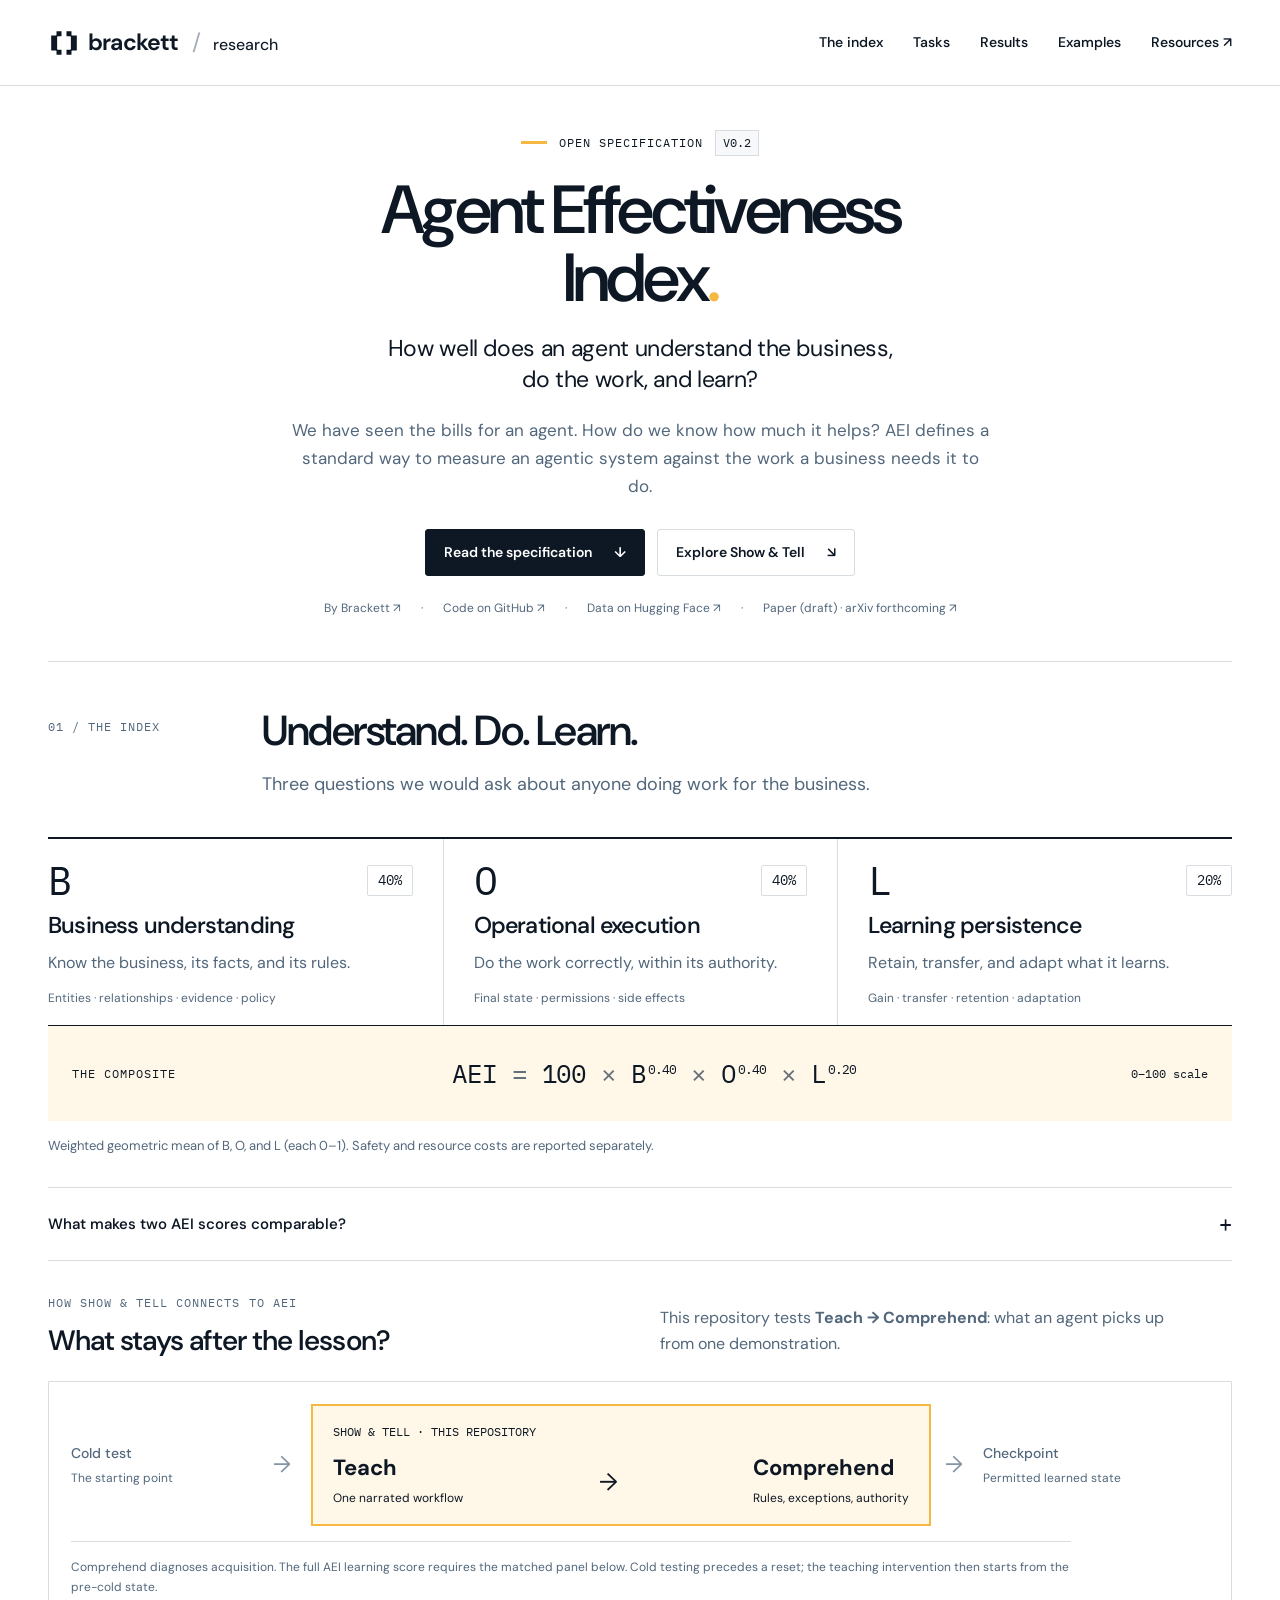
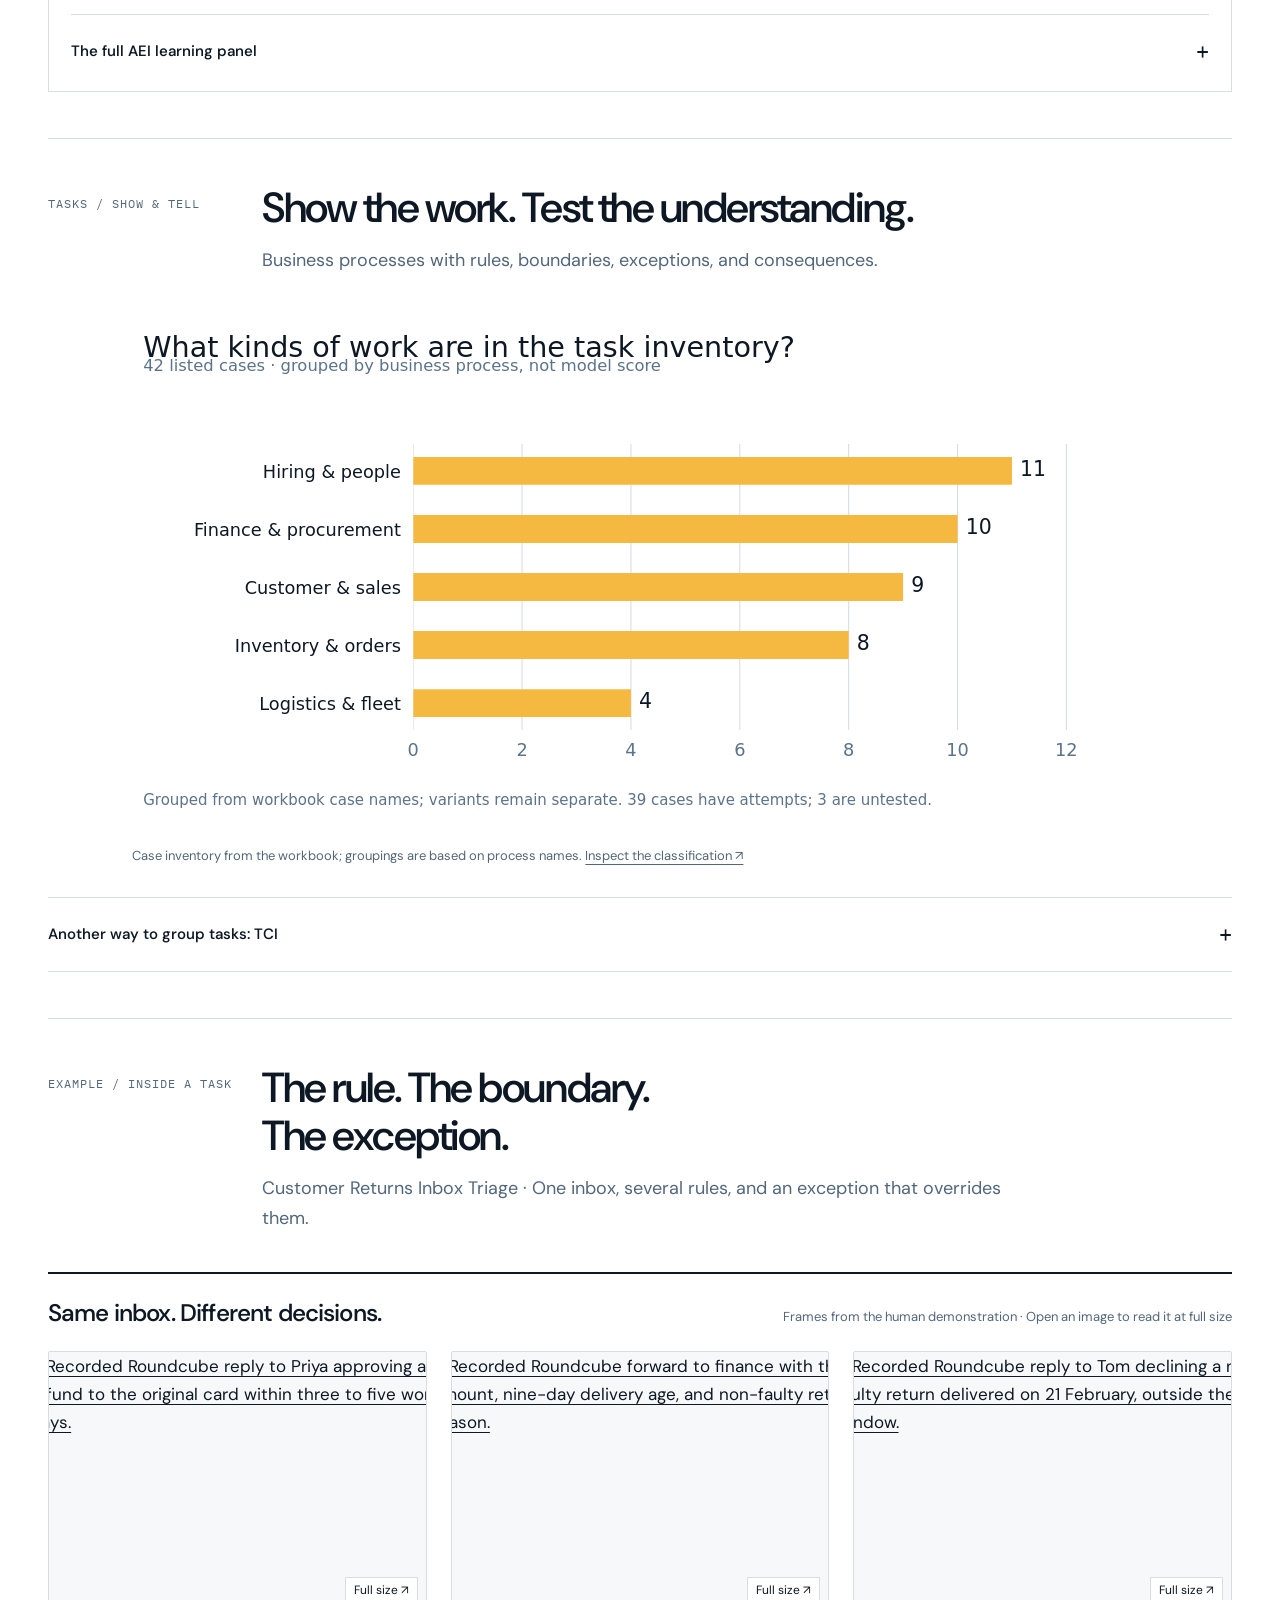
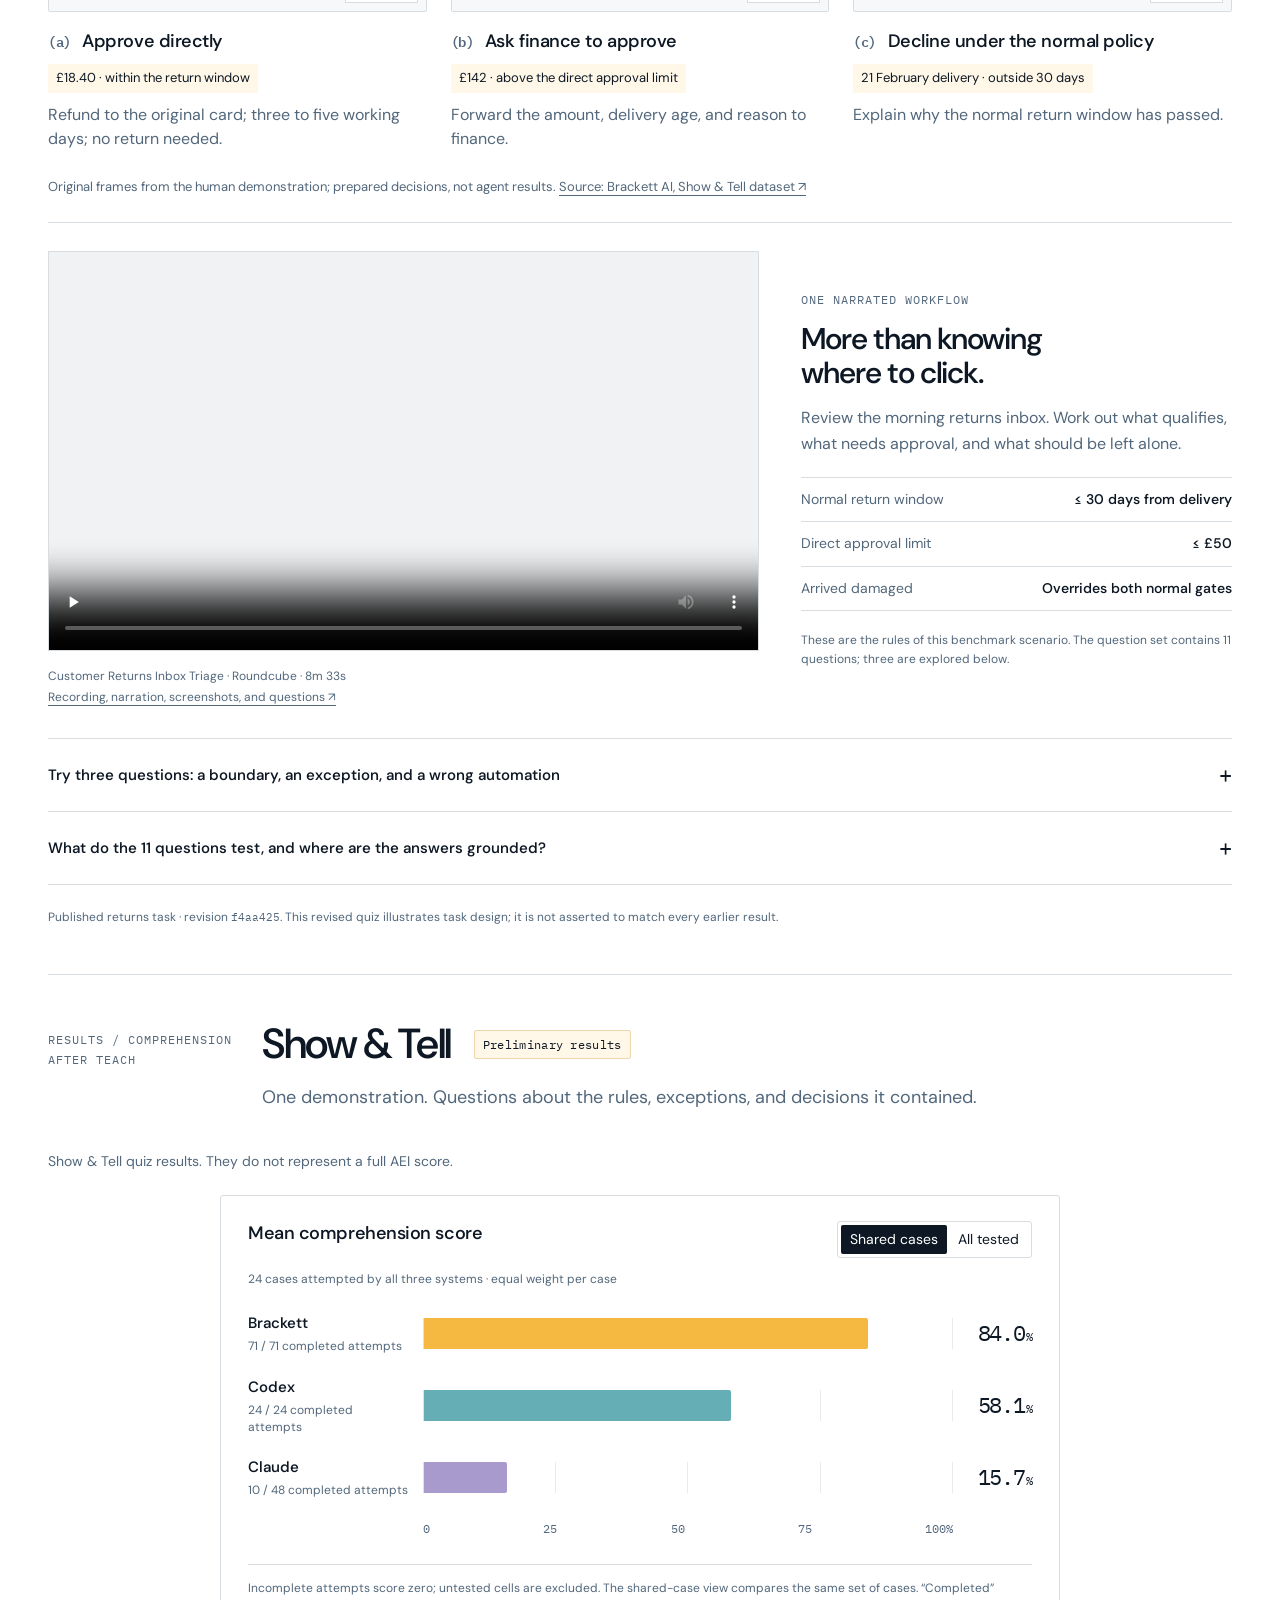
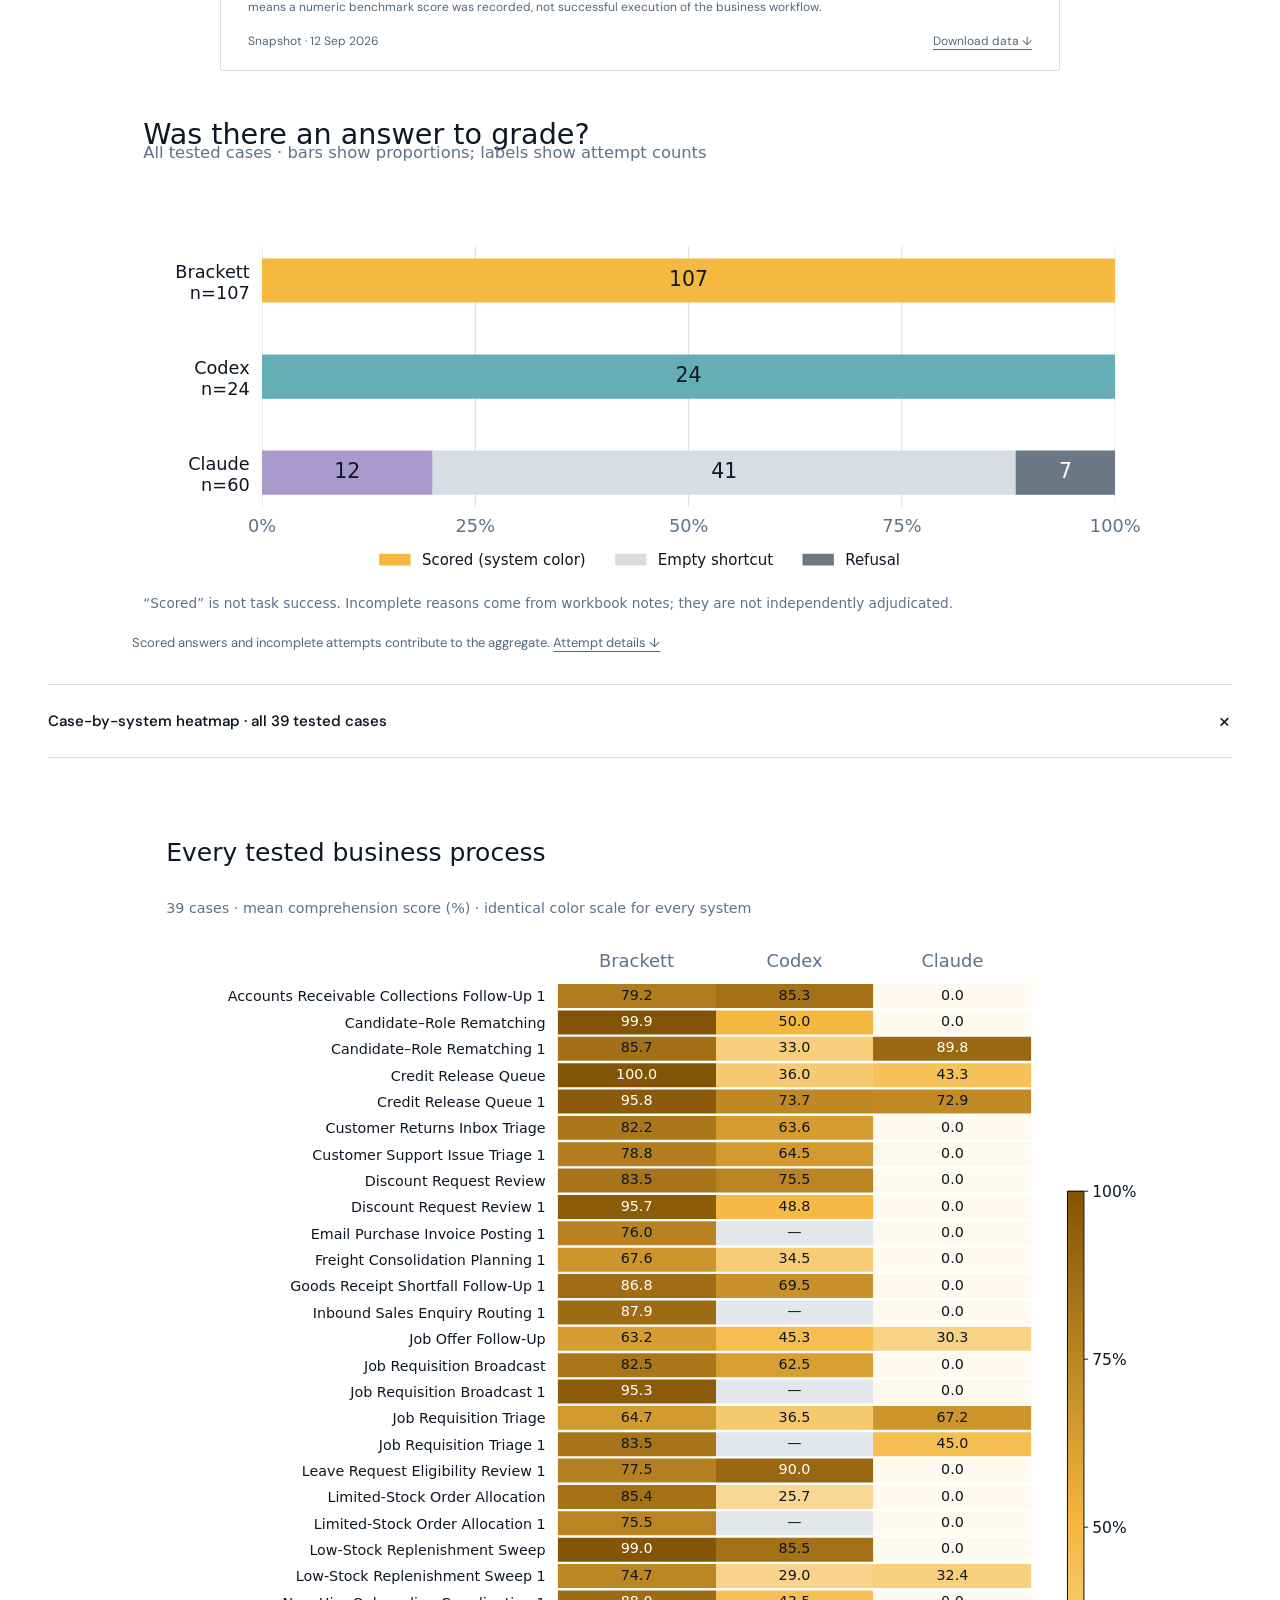
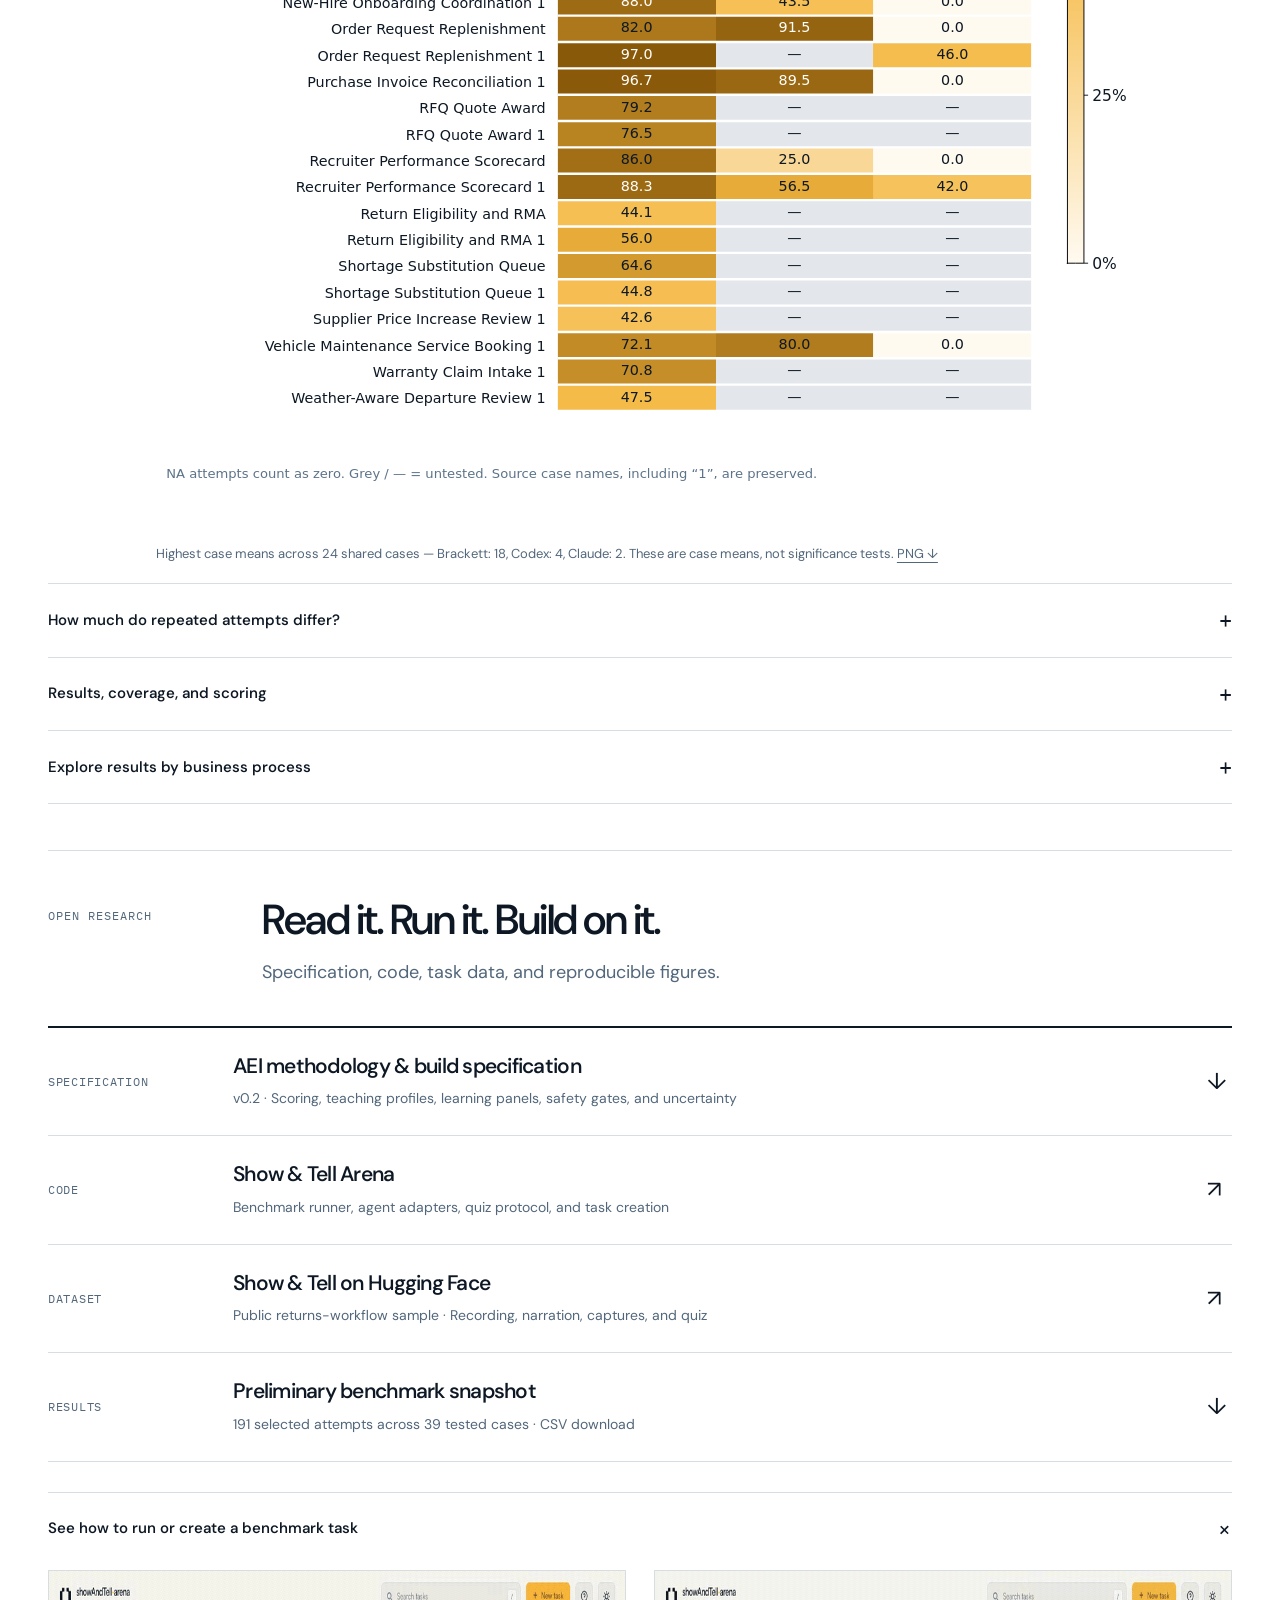
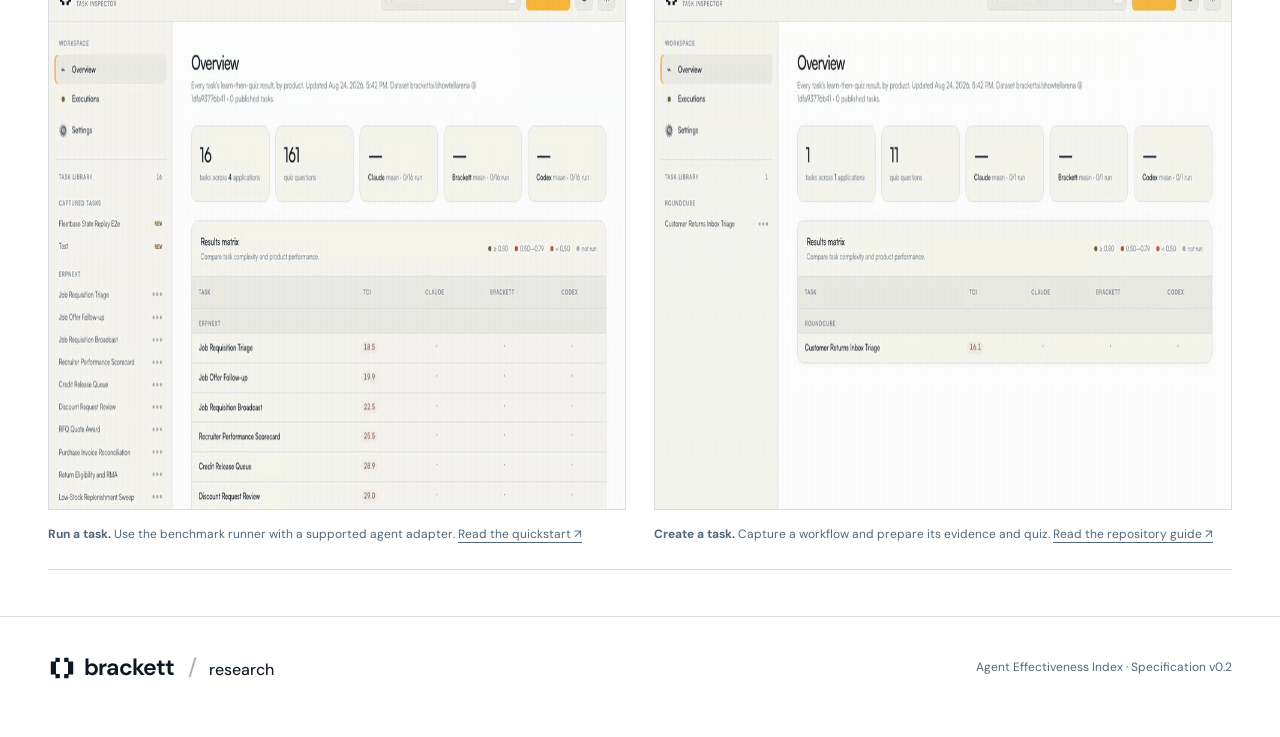
==== commit 228c394d: "Refresh research figures from the 12 September 2026 workbook The updated workbook adds a third selec" ====
--- a/site/index.html
+++ b/site/index.html
@@ -97,27 +97,27 @@
         <p class="chart-context" id="chart-context"><!-- refresh:context -->24 cases attempted by all three systems · equal weight per case<!-- /refresh:context --></p>
         <div class="bar-chart" id="bar-chart">
 <!-- refresh:bars -->
-<div class="bar-row" data-agent="Brackett"><div class="bar-label"><strong>Brackett</strong><span class="bar-detail">48 / 48 completed attempts</span></div><div class="bar-track"><div class="bar-fill brackett" style="width:85.34520833333333%"></div></div><span class="bar-value">85.3<span>%</span></span></div>
+<div class="bar-row" data-agent="Brackett"><div class="bar-label"><strong>Brackett</strong><span class="bar-detail">71 / 71 completed attempts</span></div><div class="bar-track"><div class="bar-fill brackett" style="width:83.96347222222222%"></div></div><span class="bar-value">84.0<span>%</span></span></div>
 <div class="bar-row" data-agent="Codex"><div class="bar-label"><strong>Codex</strong><span class="bar-detail">24 / 24 completed attempts</span></div><div class="bar-track"><div class="bar-fill codex" style="width:58.1225%"></div></div><span class="bar-value">58.1<span>%</span></span></div>
 <div class="bar-row" data-agent="Claude"><div class="bar-label"><strong>Claude</strong><span class="bar-detail">10 / 48 completed attempts</span></div><div class="bar-track"><div class="bar-fill claude" style="width:15.746458333333333%"></div></div><span class="bar-value">15.7<span>%</span></span></div>
 <!-- /refresh:bars -->
           <div class="axis-row" aria-hidden="true"><span>0</span><span>25</span><span>50</span><span>75</span><span>100%</span></div>
         </div>
         <figcaption>Incomplete attempts score zero; untested cells are excluded. The shared-case view compares the same set of cases. “Completed” means a numeric benchmark score was recorded, not successful execution of the business workflow.</figcaption>
-        <div class="figure-source"><span><!-- refresh:date -->Snapshot · 11 Sep 2026<!-- /refresh:date --></span><a href="data/results.csv" download>Download data ↓</a></div>
+        <div class="figure-source"><span><!-- refresh:date -->Snapshot · 12 Sep 2026<!-- /refresh:date --></span><a href="data/results.csv" download>Download data ↓</a></div>
         <p class="sr-only" id="result-announcement" aria-live="polite"></p>
       </figure>
     </div>
     <figure class="research-chart"><a href="assets/analysis/attempt-outcomes.svg" target="_blank" rel="noopener"><img src="assets/analysis/attempt-outcomes.svg" width="1100" height="530" alt="Share of scored and incomplete attempts for each system; the figure labels counts and the linked CSV lists every attempt." loading="lazy"></a><figcaption>Scored answers and incomplete attempts contribute to the aggregate. <a href="assets/analysis/attempts.csv" download>Attempt details ↓</a></figcaption></figure>
-    <details class="method-details chart-details" open><summary>Case-by-system heatmap · <!-- refresh:tested -->all 30 tested cases<!-- /refresh:tested --><span aria-hidden="true">+</span></summary><figure class="research-chart heatmap-chart"><a href="assets/analysis/case-heatmap.svg" target="_blank" rel="noopener"><img src="assets/analysis/case-heatmap.svg" width="1200" height="1260" alt="Heatmap of mean comprehension score by business process and system. Grey cells indicate untested cases. Full values are available in the case table below." loading="lazy"></a><figcaption><!-- refresh:leaders -->Highest case means across 24 shared cases — Brackett: 18, Codex: 4, Claude: 2.<!-- /refresh:leaders --> These are case means, not significance tests. <a href="assets/analysis/case-heatmap.png" download>PNG ↓</a></figcaption></figure></details>
-    <details class="method-details chart-details"><summary>How much do repeated attempts differ?<span aria-hidden="true">+</span></summary><figure class="research-chart"><a href="assets/analysis/repeat-spread.svg" target="_blank" rel="noopener"><img src="assets/analysis/repeat-spread.svg" width="1300" height="580" alt="Largest observed gaps between two selected attempts per system; incomplete attempts are marked with crosses." loading="lazy"></a><figcaption>Largest observed gaps, selected explicitly for this diagnostic. These repetitions do not measure learning. <a href="assets/analysis/analysis.json">All repeat gaps ↗</a></figcaption></figure></details>
-    <details class="method-details" id="result-method"><summary>Results, coverage, and scoring<span aria-hidden="true">+</span></summary><div class="details-body"><div class="method-columns"><div><h4>What is included</h4><p><!-- refresh:coverage -->The snapshot includes 30 cases with at least one attempted system and 12 cases not yet tested by any system. Brackett: 60 selected attempts across 30 tested cases. Claude: 60 selected attempts across 30 tested cases. Codex: 24 selected attempts across 24 tested cases.<!-- /refresh:coverage --> Codex Record &amp; Replay is tested on macOS because Teach relies on OS internals.</p></div><div><h4>How the average is calculated</h4><p>Average the attempt scores within each case, then weight cases equally. An NA is an incomplete attempt worth zero. A blank is untested and excluded. The shared view uses cases attempted by every system, including incomplete attempts.</p></div><div><h4>What this snapshot establishes</h4><p>This is a work in progress with selected attempts and manual, non-canonical grading. Model and adapter versions are not fully pinned in the workbook. No confidence interval is reported for this snapshot; it is not a verified canonical leaderboard.</p></div></div><p class="source-note">Source: <!-- refresh:source --><cite>Brackett ShowTell Benchmark Results.xlsx</cite>, Overview sheet.<!-- /refresh:source --> The <a href="data/results.json">machine-readable snapshot</a> includes source hash, individual attempt scores, and aggregation rules. The repository defines the canonical quiz scoring protocol separately.</p></div></details>
+    <details class="method-details chart-details" open><summary>Case-by-system heatmap · <!-- refresh:tested -->all 39 tested cases<!-- /refresh:tested --><span aria-hidden="true">+</span></summary><figure class="research-chart heatmap-chart"><a href="assets/analysis/case-heatmap.svg" target="_blank" rel="noopener"><img src="assets/analysis/case-heatmap.svg" width="1200" height="1566" alt="Heatmap of mean comprehension score by business process and system. Grey cells indicate untested cases. Full values are available in the case table below." loading="lazy"></a><figcaption><!-- refresh:leaders -->Highest case means across 24 shared cases — Brackett: 18, Codex: 4, Claude: 2.<!-- /refresh:leaders --> These are case means, not significance tests. <a href="assets/analysis/case-heatmap.png" download>PNG ↓</a></figcaption></figure></details>
+    <details class="method-details chart-details"><summary>How much do repeated attempts differ?<span aria-hidden="true">+</span></summary><figure class="research-chart"><a href="assets/analysis/repeat-spread.svg" target="_blank" rel="noopener"><img src="assets/analysis/repeat-spread.svg" width="1300" height="580" alt="Largest observed ranges between selected attempts of the same case per system; incomplete attempts are marked with crosses." loading="lazy"></a><figcaption>Largest observed ranges, selected explicitly for this diagnostic. Brackett cases have two or three selected attempts, Claude cases two. These repetitions do not measure learning. <a href="assets/analysis/analysis.json">All repeat gaps ↗</a></figcaption></figure></details>
+    <details class="method-details" id="result-method"><summary>Results, coverage, and scoring<span aria-hidden="true">+</span></summary><div class="details-body"><div class="method-columns"><div><h4>What is included</h4><p><!-- refresh:coverage -->The snapshot includes 39 cases with at least one attempted system and 3 cases not yet tested by any system. Brackett: 107 selected attempts across 39 tested cases. Claude: 60 selected attempts across 30 tested cases. Codex: 24 selected attempts across 24 tested cases.<!-- /refresh:coverage --> Codex Record &amp; Replay is tested on macOS because Teach relies on OS internals.</p></div><div><h4>How the average is calculated</h4><p>Average the attempt scores within each case, then weight cases equally. An NA is an incomplete attempt worth zero. A blank is untested and excluded. The shared view uses cases attempted by every system, including incomplete attempts.</p></div><div><h4>What this snapshot establishes</h4><p>This is a work in progress with selected attempts and non-canonical grading. The first two Brackett attempts per case and the Claude attempts were graded manually; the third Brackett attempt set and the nine cases tested only by Brackett carry imported grades produced by Claude Sonnet 4.6, as recorded in the workbook notes. Attempts the workbook marks as earlier and excluded from its overview are listed in the analysis export but do not enter any score. Model and adapter versions are not fully pinned in the workbook. No confidence interval is reported for this snapshot; it is not a verified canonical leaderboard.</p></div></div><p class="source-note">Source: <!-- refresh:source --><cite>Brackett ShowTell Benchmark Results.xlsx</cite>, Overview sheet.<!-- /refresh:source --> The <a href="data/results.json">machine-readable snapshot</a> includes source hash, individual attempt scores, and aggregation rules. The repository defines the canonical quiz scoring protocol separately.</p></div></details>
     <details class="method-details case-explorer"><summary>Explore results by business process<span aria-hidden="true">+</span></summary><div class="details-body"><div class="case-controls"><label for="case-search">Find a process<input type="search" id="case-search" placeholder="e.g. invoice, returns, hiring" autocomplete="off"></label><label for="case-scope">Coverage<select id="case-scope"><option value="shared">Shared cases only</option><option value="all">All tested cases</option></select></label></div><p class="small" id="case-count" role="status">Load the interactive results to explore individual cases.</p><div class="table-scroll"><table class="case-table"><caption class="sr-only">Comprehension scores by business process, averaged across attempts</caption><thead><tr><th scope="col">Business process</th><th scope="col">Brackett</th><th scope="col">Codex</th><th scope="col">Claude</th></tr></thead><tbody id="case-rows"></tbody></table></div><p class="small">“1” is retained where it appears in the source case name. A dash means untested; a zero can include incomplete attempts. Use the CSV for attempt-level status.</p></div></details>
   </section>
 
   <section id="resources" class="section" aria-labelledby="resources-title">
     <div class="section-heading"><p class="section-number">OPEN RESEARCH</p><div><h2 id="resources-title">Read it. Run it. Build on it.</h2><p class="section-deck">Specification, code, task data, and reproducible figures.</p></div></div>
-    <div class="resource-list"><a href="downloads/AEI_Methodology_and_Build_Specification_v0.2.docx" download><span class="resource-type">SPECIFICATION</span><div><h3>AEI methodology &amp; build specification</h3><p>v0.2 · Scoring, teaching profiles, learning panels, safety gates, and uncertainty</p></div><span aria-hidden="true">↓</span></a><a href="https://github.com/bracketthq/showAndTell-arena"><span class="resource-type">CODE</span><div><h3>Show &amp; Tell Arena</h3><p>Benchmark runner, agent adapters, quiz protocol, and task creation</p></div><span aria-hidden="true">↗</span></a><a href="https://huggingface.co/datasets/brackettai/showtellarena"><span class="resource-type">DATASET</span><div><h3>Show &amp; Tell on Hugging Face</h3><p>Public returns-workflow sample · Recording, narration, captures, and quiz</p></div><span aria-hidden="true">↗</span></a><a href="data/results.csv" download><span class="resource-type">RESULTS</span><div><h3>Preliminary benchmark snapshot</h3><p><!-- refresh:download -->144 selected attempts across 30 tested cases · CSV download<!-- /refresh:download --></p></div><span aria-hidden="true">↓</span></a></div>
+    <div class="resource-list"><a href="downloads/AEI_Methodology_and_Build_Specification_v0.2.docx" download><span class="resource-type">SPECIFICATION</span><div><h3>AEI methodology &amp; build specification</h3><p>v0.2 · Scoring, teaching profiles, learning panels, safety gates, and uncertainty</p></div><span aria-hidden="true">↓</span></a><a href="https://github.com/bracketthq/showAndTell-arena"><span class="resource-type">CODE</span><div><h3>Show &amp; Tell Arena</h3><p>Benchmark runner, agent adapters, quiz protocol, and task creation</p></div><span aria-hidden="true">↗</span></a><a href="https://huggingface.co/datasets/brackettai/showtellarena"><span class="resource-type">DATASET</span><div><h3>Show &amp; Tell on Hugging Face</h3><p>Public returns-workflow sample · Recording, narration, captures, and quiz</p></div><span aria-hidden="true">↗</span></a><a href="data/results.csv" download><span class="resource-type">RESULTS</span><div><h3>Preliminary benchmark snapshot</h3><p><!-- refresh:download -->191 selected attempts across 39 tested cases · CSV download<!-- /refresh:download --></p></div><span aria-hidden="true">↓</span></a></div>
     <details class="method-details walkthrough" open><summary>See how to run or create a benchmark task<span aria-hidden="true">+</span></summary><div class="details-body walkthrough-grid"><figure><img src="assets/run-a-task.gif" width="960" height="540" alt="Terminal walkthrough showing how to run a Show and Tell benchmark task" loading="lazy"><figcaption><strong>Run a task.</strong> Use the benchmark runner with a supported agent adapter. <a href="https://github.com/bracketthq/showAndTell-arena#quick-start">Read the quickstart ↗</a></figcaption></figure><figure><img src="assets/create-a-task.gif" width="960" height="540" alt="Terminal walkthrough showing how to create a Show and Tell benchmark task" loading="lazy"><figcaption><strong>Create a task.</strong> Capture a workflow and prepare its evidence and quiz. <a href="https://github.com/bracketthq/showAndTell-arena">Read the repository guide ↗</a></figcaption></figure></div></details>
   </section>
 </main>
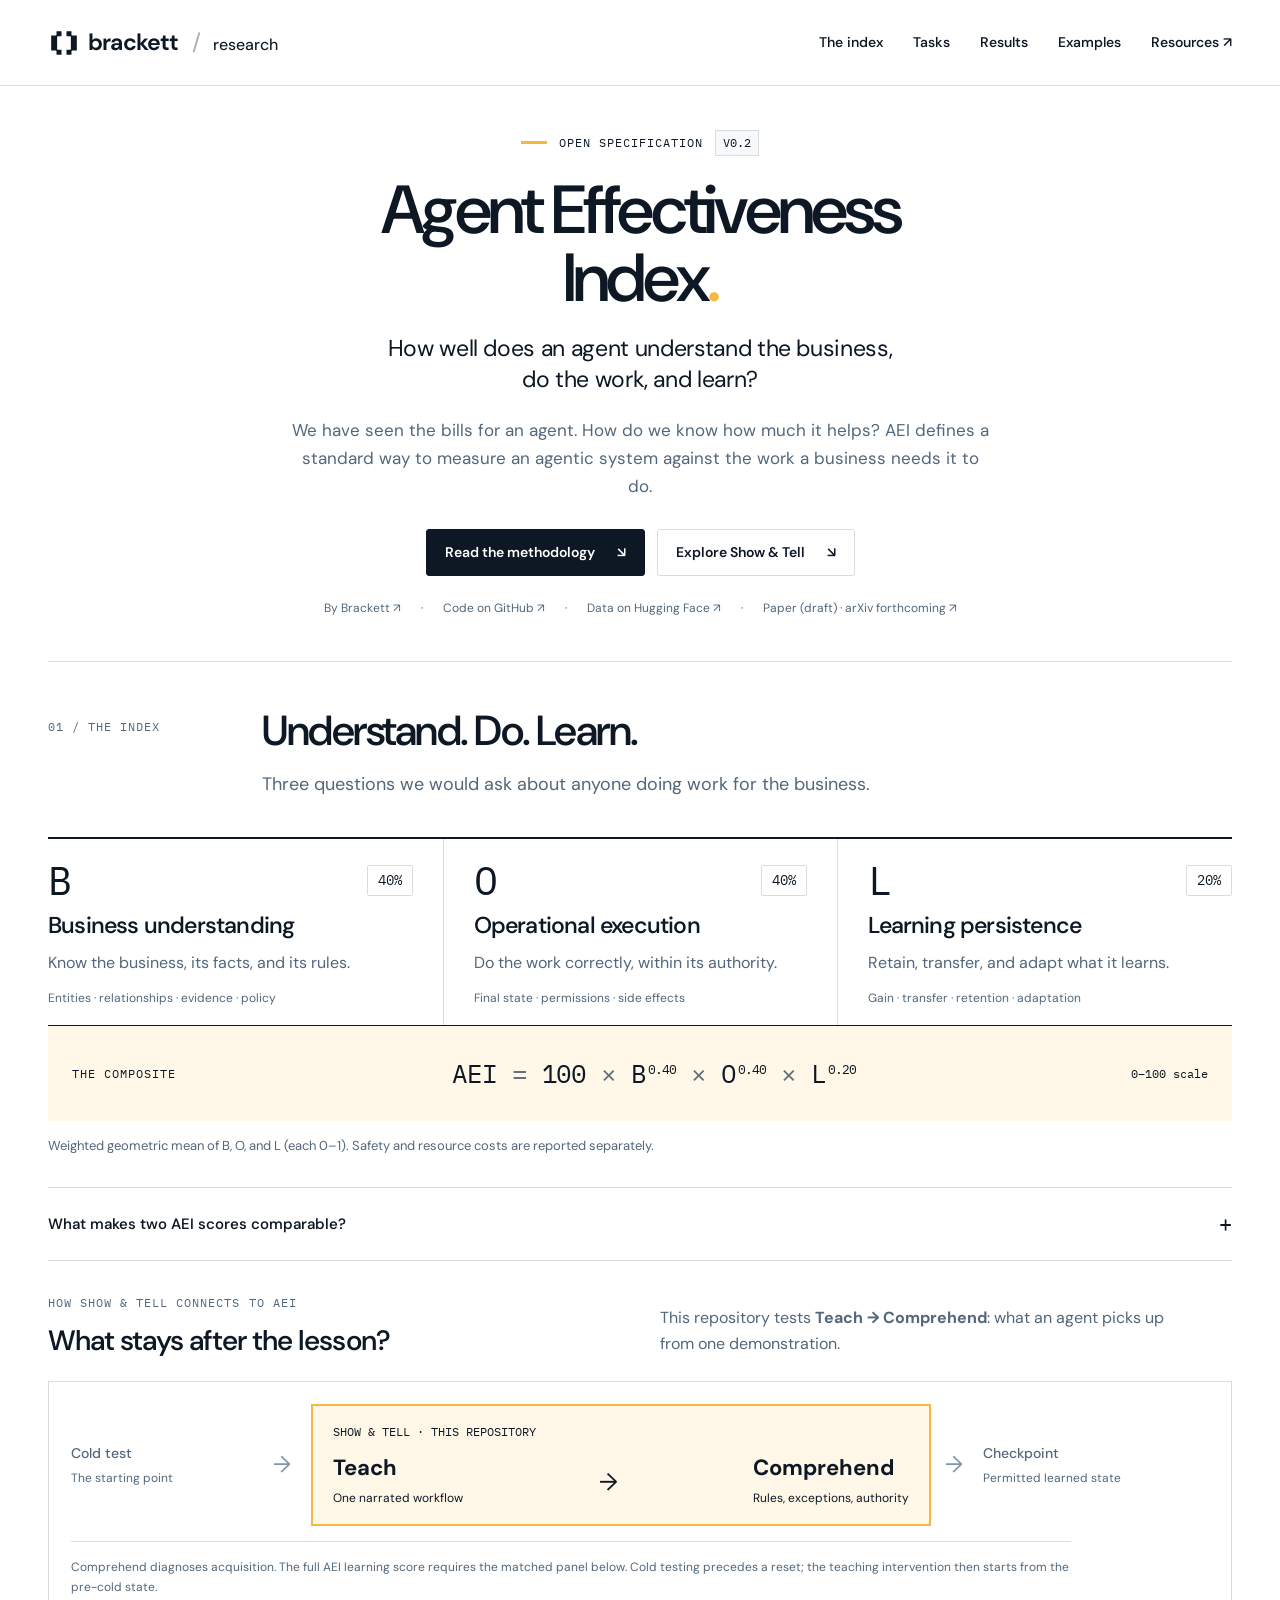
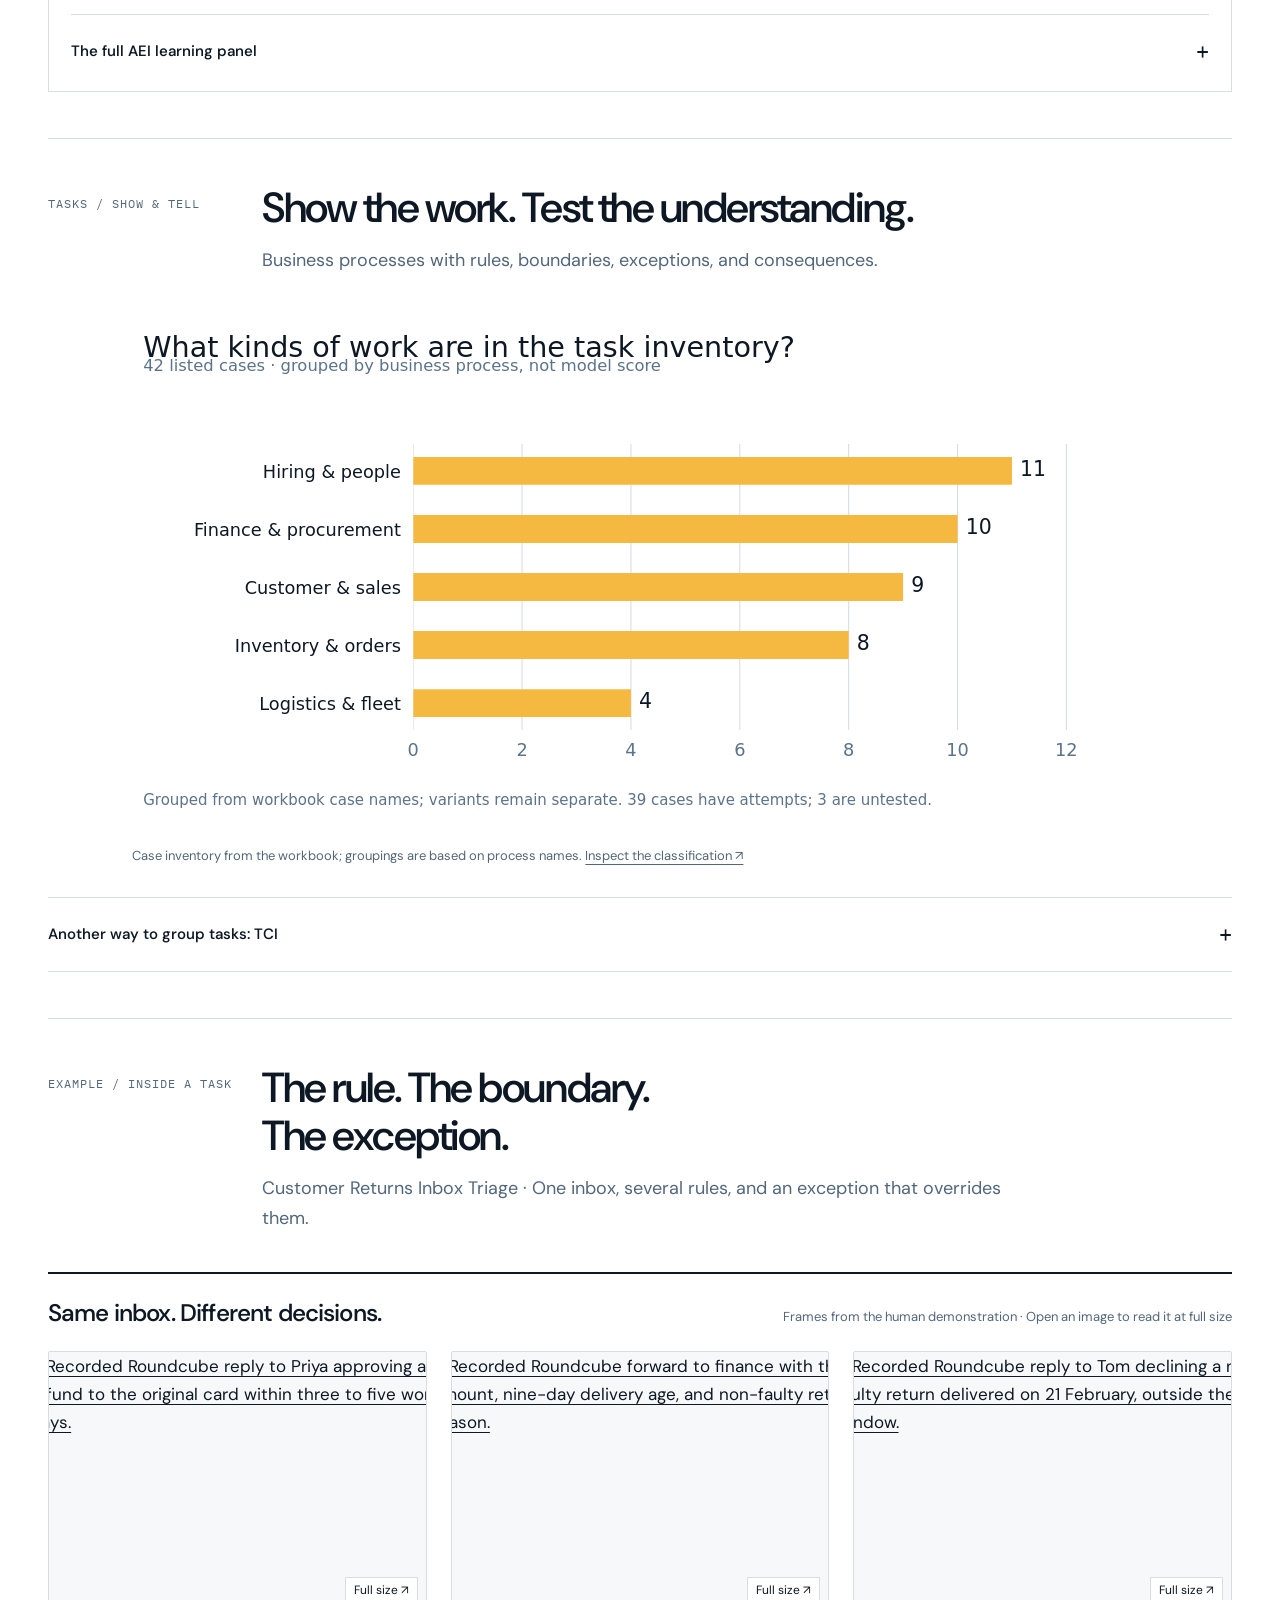
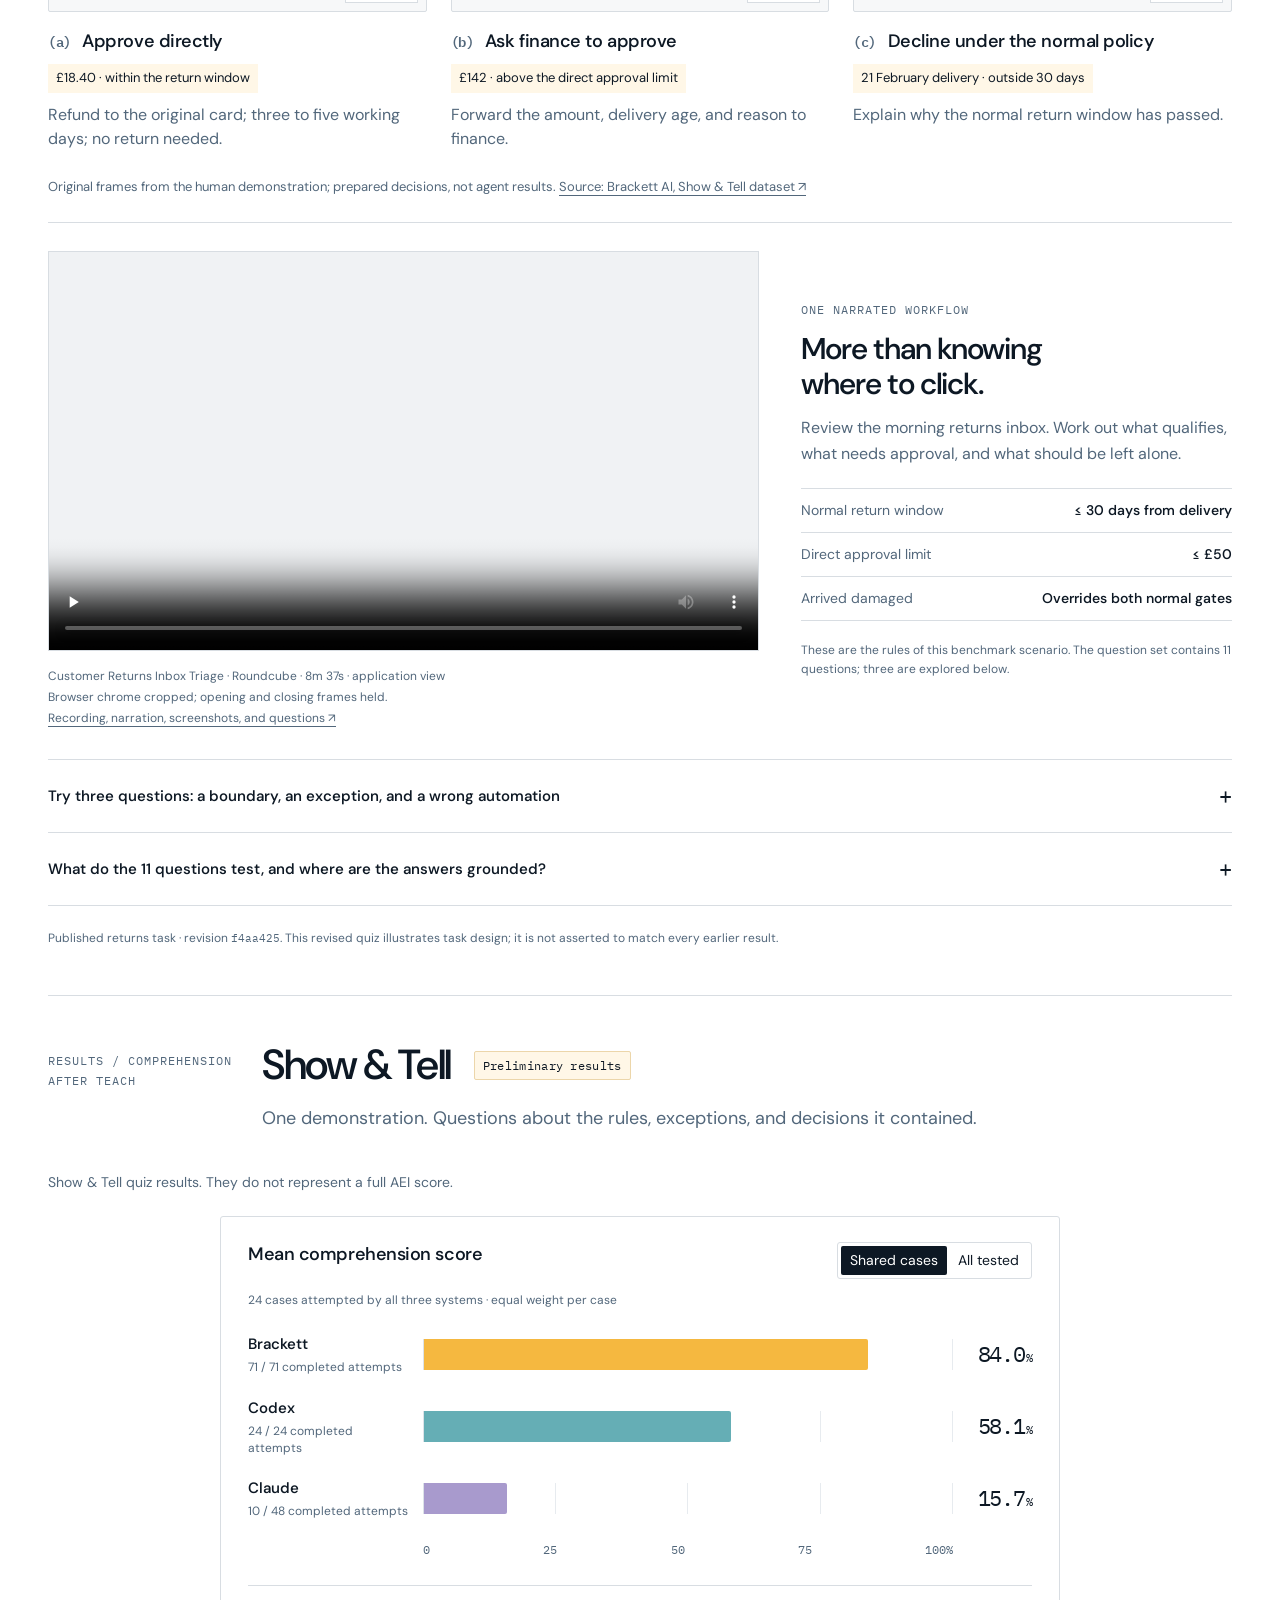
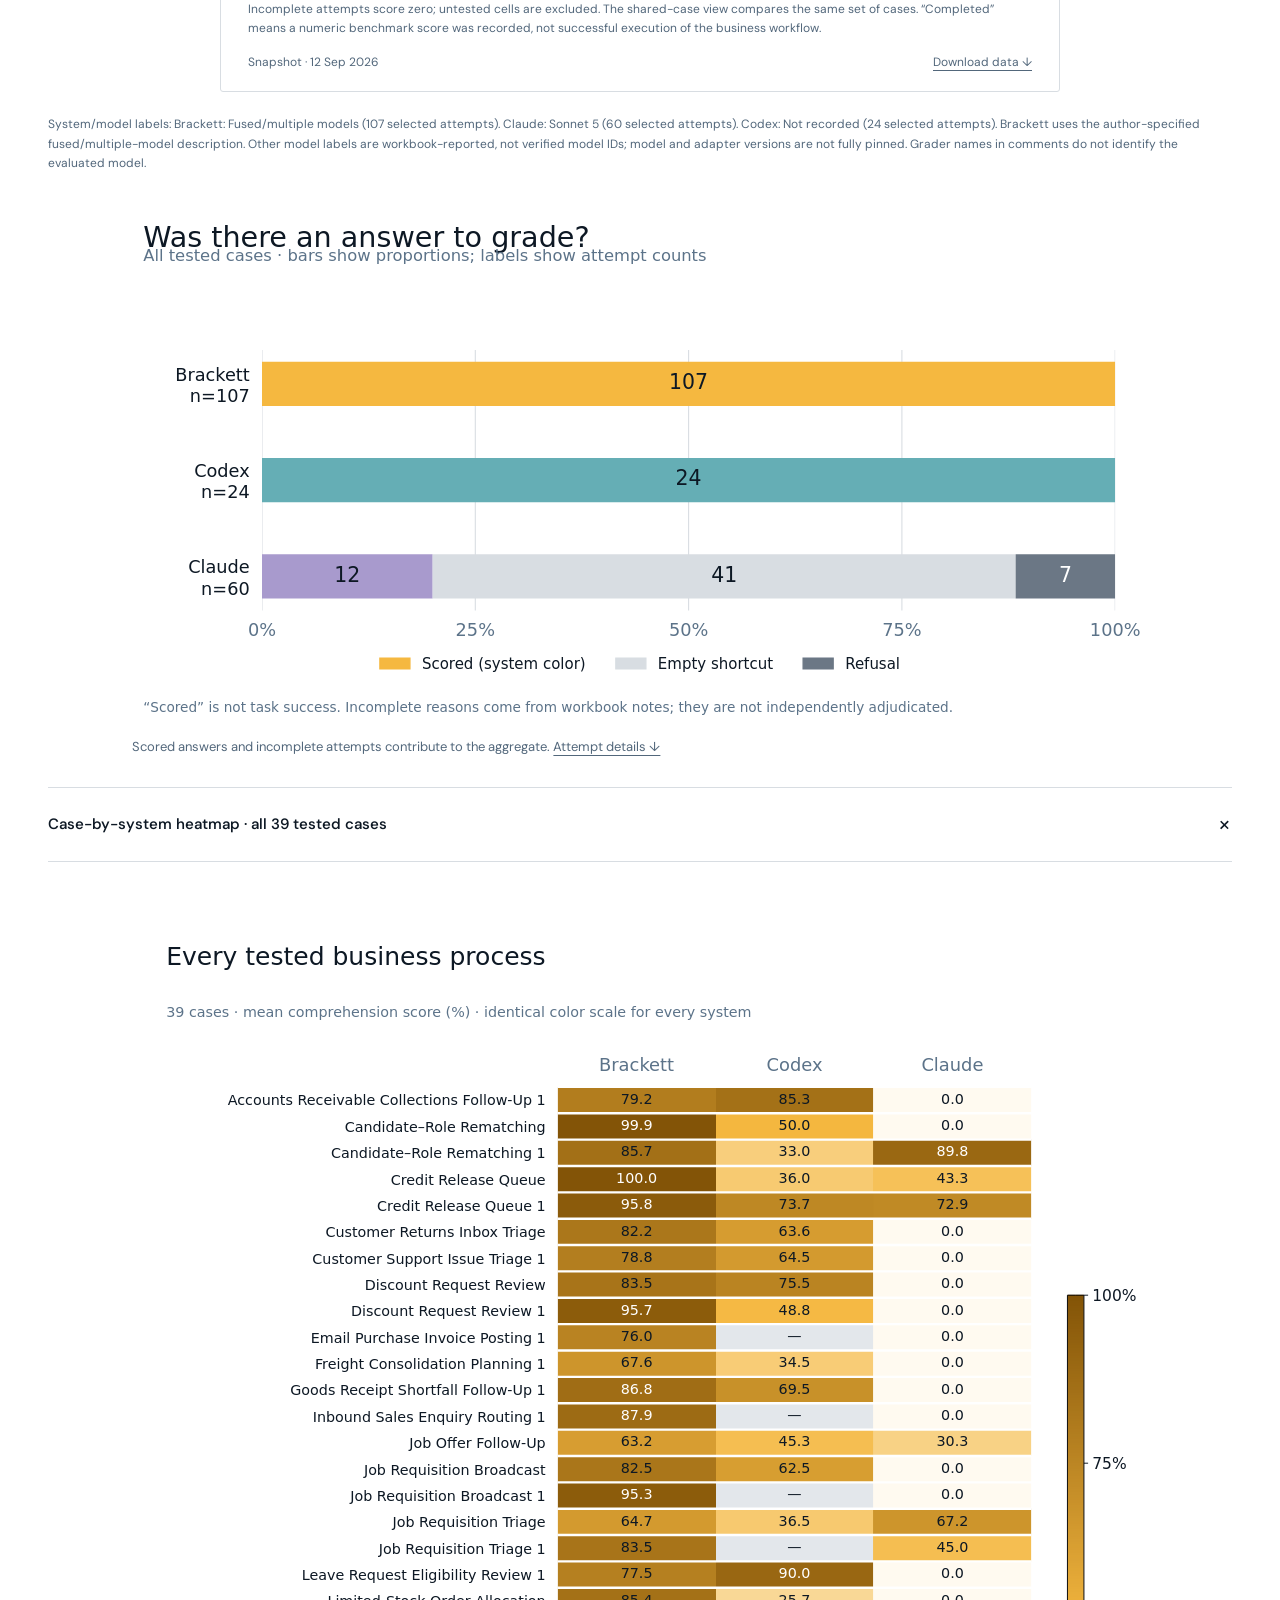
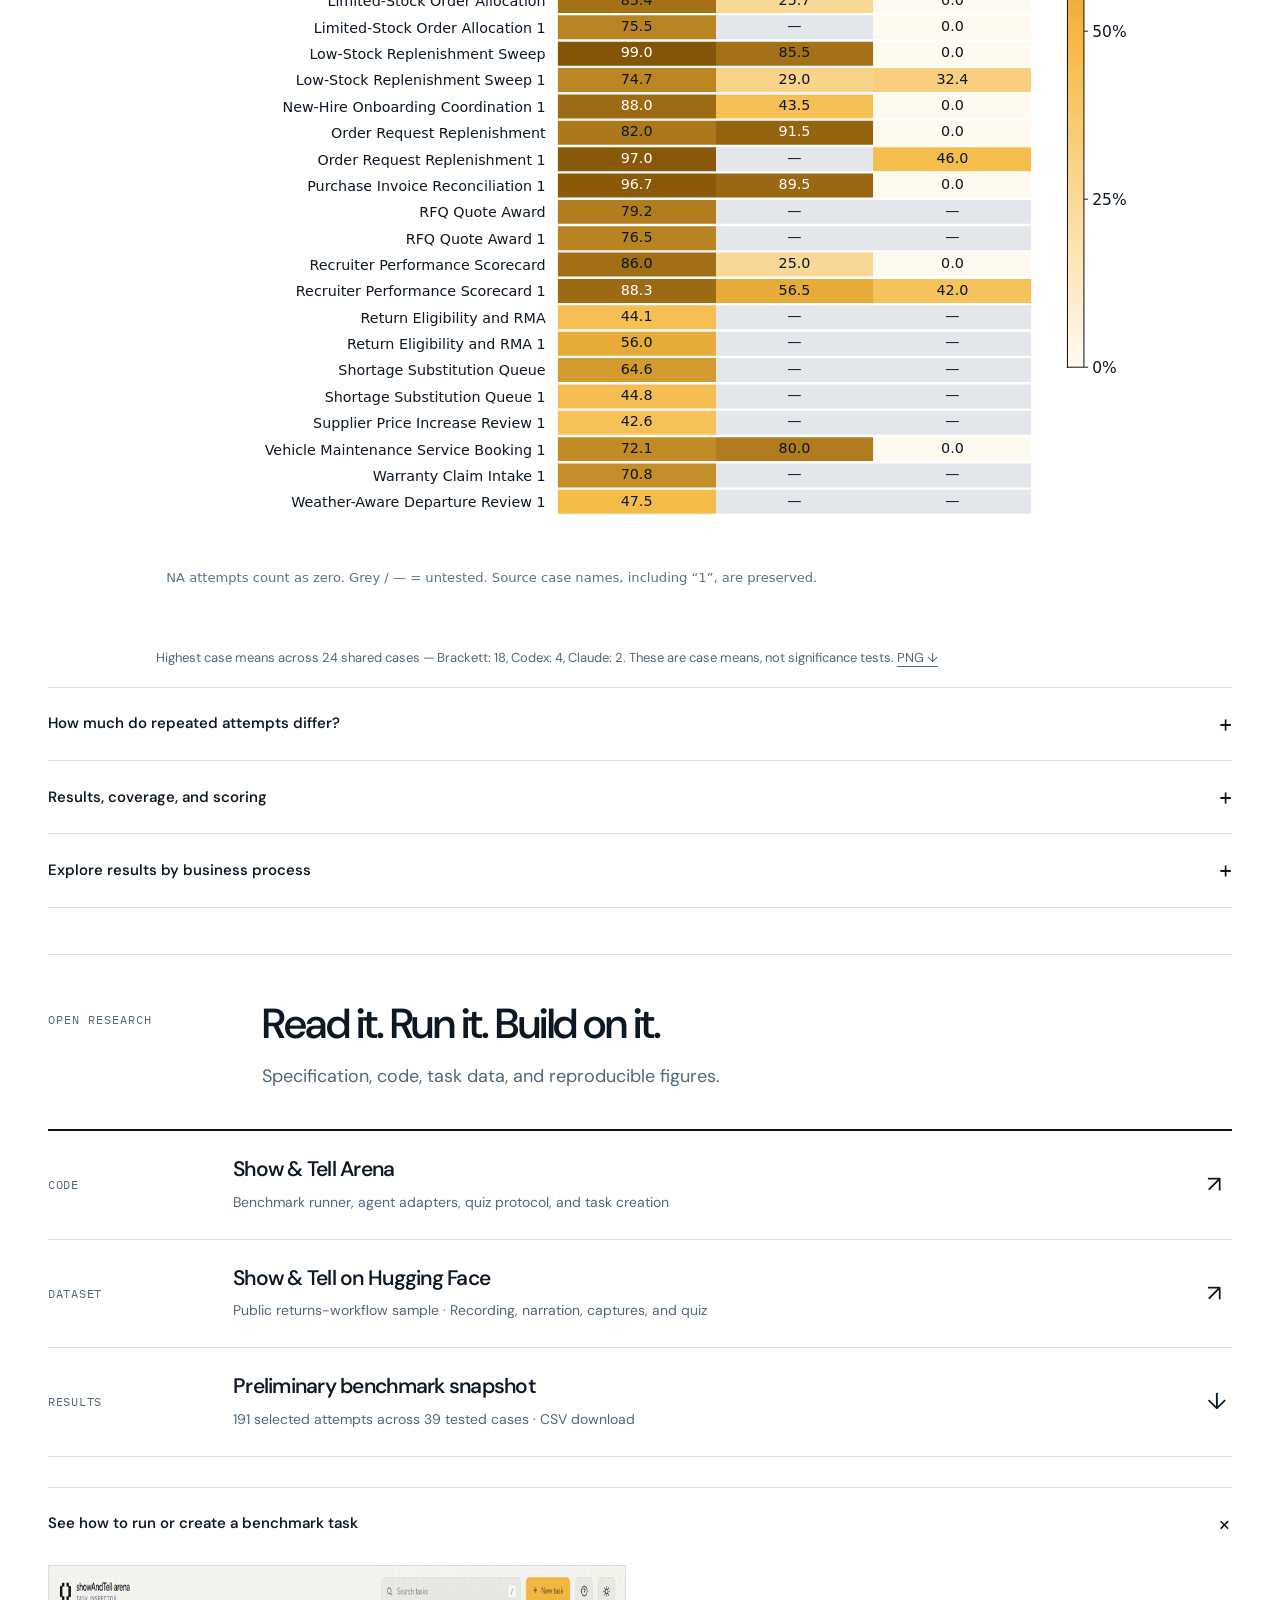
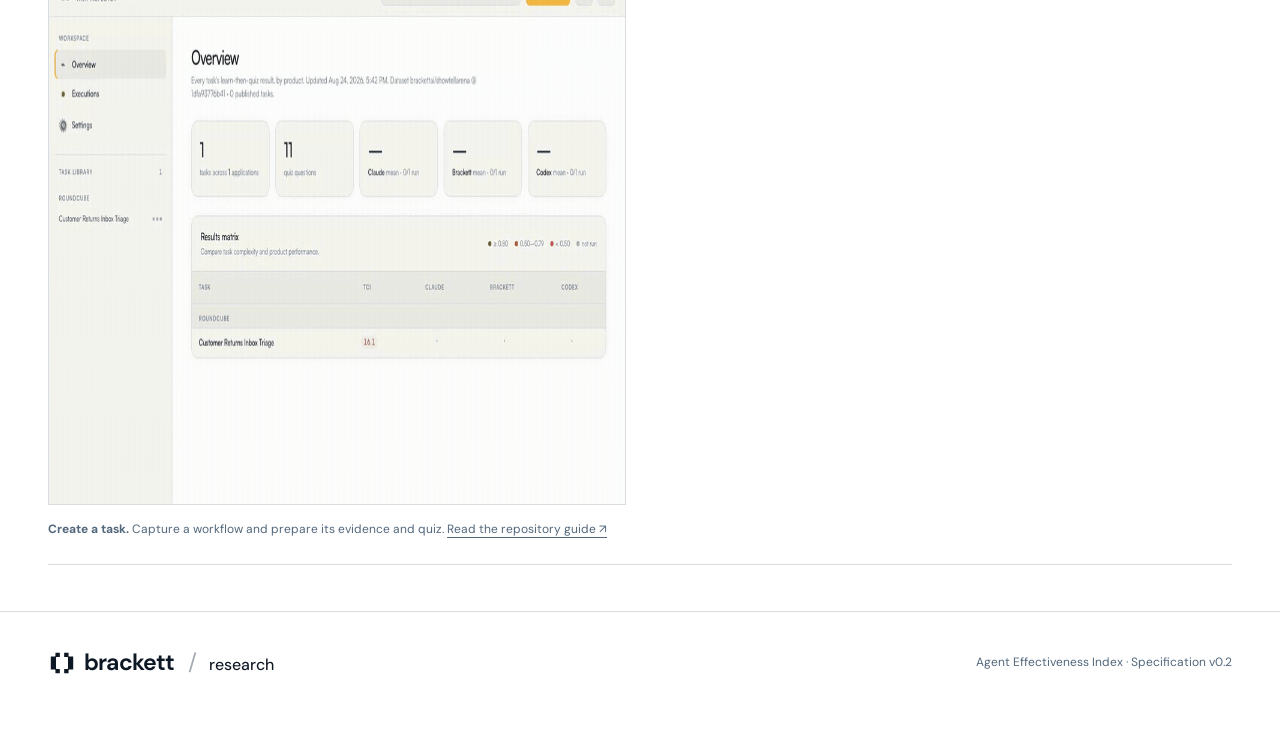
==== commit cd70351a: "Initial release of ShowAndTell Bench and the AEI research website ShowAndTell Bench evaluates how we" ====
--- a/site/index.html
+++ b/site/index.html
@@ -27,7 +27,7 @@
     <h1 id="page-title">Agent Effectiveness<br><span class="index-word">Index<span class="title-dot">.</span></span></h1>
     <p class="hero-deck">How well does an agent understand the business,<br class="desktop-break"> do the work, and learn?</p>
     <p class="hero-intro">We have seen the bills for an agent. How do we know how much it helps? AEI defines a standard way to measure an agentic system against the work a business needs it to do.</p>
-    <div class="actions"><a class="button primary" href="downloads/AEI_Methodology_and_Build_Specification_v0.2.docx" download>Read the specification <span aria-hidden="true">↓</span></a><a class="button" href="#tasks">Explore Show &amp; Tell <span aria-hidden="true">↘</span></a></div>
+    <div class="actions"><a class="button primary" href="#index">Read the methodology <span aria-hidden="true">↘</span></a><a class="button" href="#tasks">Explore Show &amp; Tell <span aria-hidden="true">↘</span></a></div>
     <div class="publication-meta"><a href="https://brackett.ai">By Brackett ↗</a><a href="https://github.com/bracketthq/showAndTell-arena">Code on GitHub ↗</a><a href="https://huggingface.co/brackettai">Data on Hugging Face ↗</a><a href="downloads/ShowTellArena_Paper_Draft.pdf" title="Current manuscript draft; arXiv link forthcoming">Paper (draft) · arXiv forthcoming ↗</a></div>
   </section>
 
@@ -75,7 +75,7 @@
       </div>
       <figcaption>Original frames from the human demonstration; prepared decisions, not agent results. <a href="https://huggingface.co/datasets/brackettai/showtellarena/tree/f4aa4251d0bbefb80d10ea9074a073c2b036c2af/tasks/customer-returns-inbox-triage/capture_bundle">Source: Brackett AI, Show &amp; Tell dataset ↗</a></figcaption>
     </figure>
-    <div class="demo-layout"><figure class="demo-video"><video id="demo-video" tabindex="0" controls preload="none" playsinline poster="https://huggingface.co/datasets/brackettai/showtellarena/resolve/f4aa4251d0bbefb80d10ea9074a073c2b036c2af/tasks/customer-returns-inbox-triage/capture_bundle/screenshot_line4.png" aria-label="Narrated customer returns inbox demonstration"><source src="https://huggingface.co/datasets/brackettai/showtellarena/resolve/f4aa4251d0bbefb80d10ea9074a073c2b036c2af/tasks/customer-returns-inbox-triage/demo/recording.mp4" type="video/mp4"><p><a href="https://huggingface.co/datasets/brackettai/showtellarena/blob/main/tasks/customer-returns-inbox-triage/demo/recording.mp4">Watch the recording on Hugging Face.</a></p></video><figcaption>Customer Returns Inbox Triage · Roundcube · 8m 33s<br><a href="https://huggingface.co/datasets/brackettai/showtellarena/tree/f4aa4251d0bbefb80d10ea9074a073c2b036c2af/tasks/customer-returns-inbox-triage">Recording, narration, screenshots, and questions ↗</a></figcaption></figure><div class="demo-context"><p class="overline">ONE NARRATED WORKFLOW</p><h3>More than knowing<br>where to click.</h3><p>Review the morning returns inbox. Work out what qualifies, what needs approval, and what should be left alone.</p><dl class="task-facts"><div><dt>Normal return window</dt><dd>≤ 30 days from delivery</dd></div><div><dt>Direct approval limit</dt><dd>≤ £50</dd></div><div><dt>Arrived damaged</dt><dd>Overrides both normal gates</dd></div></dl><p class="small">These are the rules of this benchmark scenario. The question set contains 11 questions; three are explored below.</p></div></div>
+    <div class="demo-layout"><figure class="demo-video"><video id="demo-video" tabindex="0" controls preload="none" playsinline poster="https://huggingface.co/datasets/brackettai/showtellarena/resolve/f4aa4251d0bbefb80d10ea9074a073c2b036c2af/tasks/customer-returns-inbox-triage/capture_bundle/screenshot_line4.png" aria-label="Narrated customer returns inbox demonstration"><source src="assets/returns-demo.mp4" type="video/mp4"><p><a href="assets/returns-demo.mp4">Watch the demonstration.</a></p></video><figcaption>Customer Returns Inbox Triage · Roundcube · 8m 37s · application view<br>Browser chrome cropped; opening and closing frames held.<br><a href="https://huggingface.co/datasets/brackettai/showtellarena/tree/f4aa4251d0bbefb80d10ea9074a073c2b036c2af/tasks/customer-returns-inbox-triage">Recording, narration, screenshots, and questions ↗</a></figcaption></figure><div class="demo-context"><p class="overline">ONE NARRATED WORKFLOW</p><h3>More than knowing<br>where to click.</h3><p>Review the morning returns inbox. Work out what qualifies, what needs approval, and what should be left alone.</p><dl class="task-facts"><div><dt>Normal return window</dt><dd>≤ 30 days from delivery</dd></div><div><dt>Direct approval limit</dt><dd>≤ £50</dd></div><div><dt>Arrived damaged</dt><dd>Overrides both normal gates</dd></div></dl><p class="small">These are the rules of this benchmark scenario. The question set contains 11 questions; three are explored below.</p></div></div>
     <details class="method-details"><summary>Try three questions: a boundary, an exception, and a wrong automation<span aria-hidden="true">+</span></summary>
     <div class="question-explorer">
       <div class="question-tabs" role="tablist" aria-label="Example questions"><button id="tab-boundary" type="button" role="tab" aria-selected="true" aria-controls="panel-boundary" tabindex="0">01 <span>At the boundary</span></button><button id="tab-exception" type="button" role="tab" aria-selected="false" aria-controls="panel-exception" tabindex="-1">02 <span>With an exception</span></button><button id="tab-diagnosis" type="button" role="tab" aria-selected="false" aria-controls="panel-diagnosis" tabindex="-1">03 <span>Find the mistakes</span></button></div>
@@ -108,6 +108,7 @@
         <p class="sr-only" id="result-announcement" aria-live="polite"></p>
       </figure>
     </div>
+    <p class="source-note"><!-- refresh:models -->System/model labels: Brackett: Fused/multiple models (107 selected attempts). Claude: Sonnet 5 (60 selected attempts). Codex: Not recorded (24 selected attempts). Brackett uses the author-specified fused/multiple-model description. Other model labels are workbook-reported, not verified model IDs; model and adapter versions are not fully pinned. Grader names in comments do not identify the evaluated model.<!-- /refresh:models --></p>
     <figure class="research-chart"><a href="assets/analysis/attempt-outcomes.svg" target="_blank" rel="noopener"><img src="assets/analysis/attempt-outcomes.svg" width="1100" height="530" alt="Share of scored and incomplete attempts for each system; the figure labels counts and the linked CSV lists every attempt." loading="lazy"></a><figcaption>Scored answers and incomplete attempts contribute to the aggregate. <a href="assets/analysis/attempts.csv" download>Attempt details ↓</a></figcaption></figure>
     <details class="method-details chart-details" open><summary>Case-by-system heatmap · <!-- refresh:tested -->all 39 tested cases<!-- /refresh:tested --><span aria-hidden="true">+</span></summary><figure class="research-chart heatmap-chart"><a href="assets/analysis/case-heatmap.svg" target="_blank" rel="noopener"><img src="assets/analysis/case-heatmap.svg" width="1200" height="1566" alt="Heatmap of mean comprehension score by business process and system. Grey cells indicate untested cases. Full values are available in the case table below." loading="lazy"></a><figcaption><!-- refresh:leaders -->Highest case means across 24 shared cases — Brackett: 18, Codex: 4, Claude: 2.<!-- /refresh:leaders --> These are case means, not significance tests. <a href="assets/analysis/case-heatmap.png" download>PNG ↓</a></figcaption></figure></details>
     <details class="method-details chart-details"><summary>How much do repeated attempts differ?<span aria-hidden="true">+</span></summary><figure class="research-chart"><a href="assets/analysis/repeat-spread.svg" target="_blank" rel="noopener"><img src="assets/analysis/repeat-spread.svg" width="1300" height="580" alt="Largest observed ranges between selected attempts of the same case per system; incomplete attempts are marked with crosses." loading="lazy"></a><figcaption>Largest observed ranges, selected explicitly for this diagnostic. Brackett cases have two or three selected attempts, Claude cases two. These repetitions do not measure learning. <a href="assets/analysis/analysis.json">All repeat gaps ↗</a></figcaption></figure></details>
@@ -117,8 +118,8 @@
 
   <section id="resources" class="section" aria-labelledby="resources-title">
     <div class="section-heading"><p class="section-number">OPEN RESEARCH</p><div><h2 id="resources-title">Read it. Run it. Build on it.</h2><p class="section-deck">Specification, code, task data, and reproducible figures.</p></div></div>
-    <div class="resource-list"><a href="downloads/AEI_Methodology_and_Build_Specification_v0.2.docx" download><span class="resource-type">SPECIFICATION</span><div><h3>AEI methodology &amp; build specification</h3><p>v0.2 · Scoring, teaching profiles, learning panels, safety gates, and uncertainty</p></div><span aria-hidden="true">↓</span></a><a href="https://github.com/bracketthq/showAndTell-arena"><span class="resource-type">CODE</span><div><h3>Show &amp; Tell Arena</h3><p>Benchmark runner, agent adapters, quiz protocol, and task creation</p></div><span aria-hidden="true">↗</span></a><a href="https://huggingface.co/datasets/brackettai/showtellarena"><span class="resource-type">DATASET</span><div><h3>Show &amp; Tell on Hugging Face</h3><p>Public returns-workflow sample · Recording, narration, captures, and quiz</p></div><span aria-hidden="true">↗</span></a><a href="data/results.csv" download><span class="resource-type">RESULTS</span><div><h3>Preliminary benchmark snapshot</h3><p><!-- refresh:download -->191 selected attempts across 39 tested cases · CSV download<!-- /refresh:download --></p></div><span aria-hidden="true">↓</span></a></div>
-    <details class="method-details walkthrough" open><summary>See how to run or create a benchmark task<span aria-hidden="true">+</span></summary><div class="details-body walkthrough-grid"><figure><img src="assets/run-a-task.gif" width="960" height="540" alt="Terminal walkthrough showing how to run a Show and Tell benchmark task" loading="lazy"><figcaption><strong>Run a task.</strong> Use the benchmark runner with a supported agent adapter. <a href="https://github.com/bracketthq/showAndTell-arena#quick-start">Read the quickstart ↗</a></figcaption></figure><figure><img src="assets/create-a-task.gif" width="960" height="540" alt="Terminal walkthrough showing how to create a Show and Tell benchmark task" loading="lazy"><figcaption><strong>Create a task.</strong> Capture a workflow and prepare its evidence and quiz. <a href="https://github.com/bracketthq/showAndTell-arena">Read the repository guide ↗</a></figcaption></figure></div></details>
+    <div class="resource-list"><a href="https://github.com/bracketthq/showAndTell-arena"><span class="resource-type">CODE</span><div><h3>Show &amp; Tell Arena</h3><p>Benchmark runner, agent adapters, quiz protocol, and task creation</p></div><span aria-hidden="true">↗</span></a><a href="https://huggingface.co/datasets/brackettai/showtellarena"><span class="resource-type">DATASET</span><div><h3>Show &amp; Tell on Hugging Face</h3><p>Public returns-workflow sample · Recording, narration, captures, and quiz</p></div><span aria-hidden="true">↗</span></a><a href="data/results.csv" download><span class="resource-type">RESULTS</span><div><h3>Preliminary benchmark snapshot</h3><p><!-- refresh:download -->191 selected attempts across 39 tested cases · CSV download<!-- /refresh:download --></p></div><span aria-hidden="true">↓</span></a></div>
+    <details class="method-details walkthrough" open><summary>See how to run or create a benchmark task<span aria-hidden="true">+</span></summary><div class="details-body walkthrough-grid"><figure><img src="assets/create-a-task.gif" width="960" height="540" alt="Terminal walkthrough showing how to create a Show and Tell benchmark task" loading="lazy"><figcaption><strong>Create a task.</strong> Capture a workflow and prepare its evidence and quiz. <a href="https://github.com/bracketthq/showAndTell-arena">Read the repository guide ↗</a></figcaption></figure></div></details>
   </section>
 </main>
 <footer class="site-footer"><a class="brand" href="#"><img src="assets/brackett-mark.svg" width="28" height="28" alt=""><span>brackett<span class="brand-divider">/</span><span class="brand-research">research</span></span></a><p>Agent Effectiveness Index · Specification v0.2</p></footer>
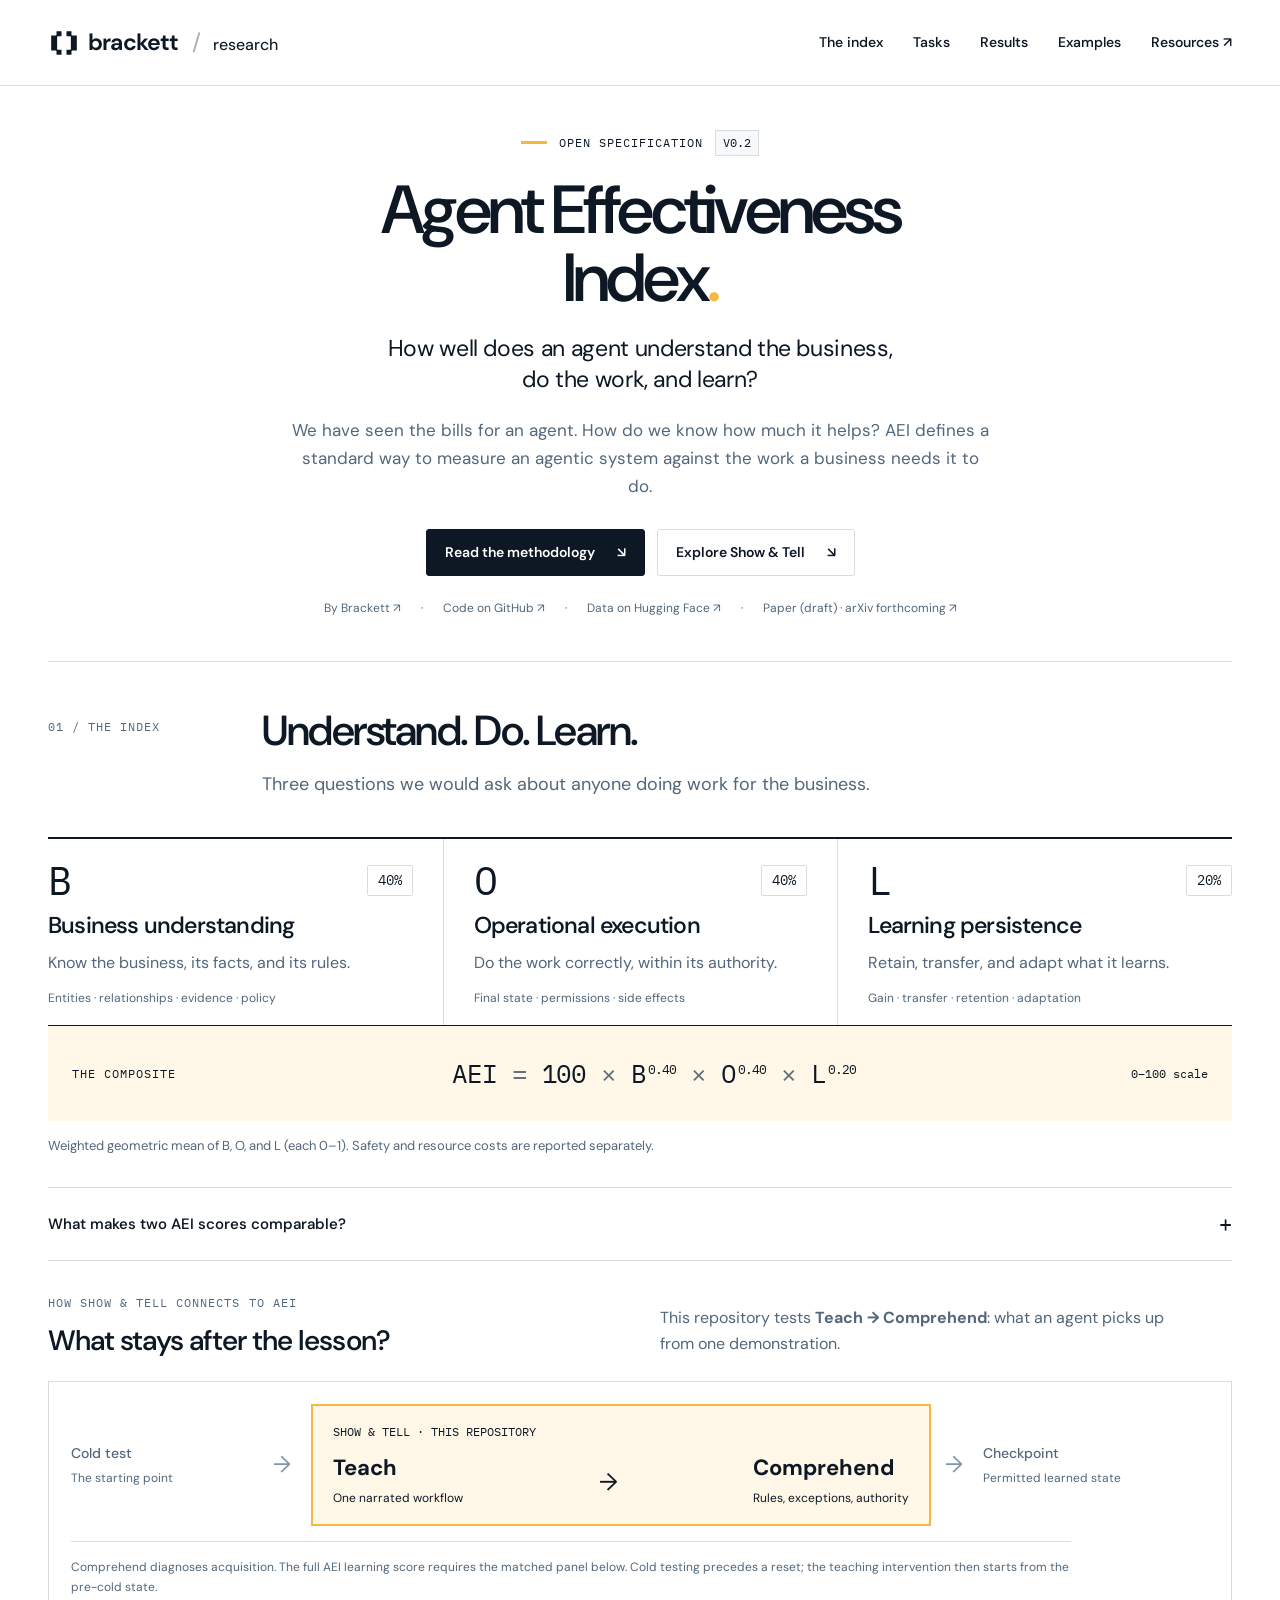
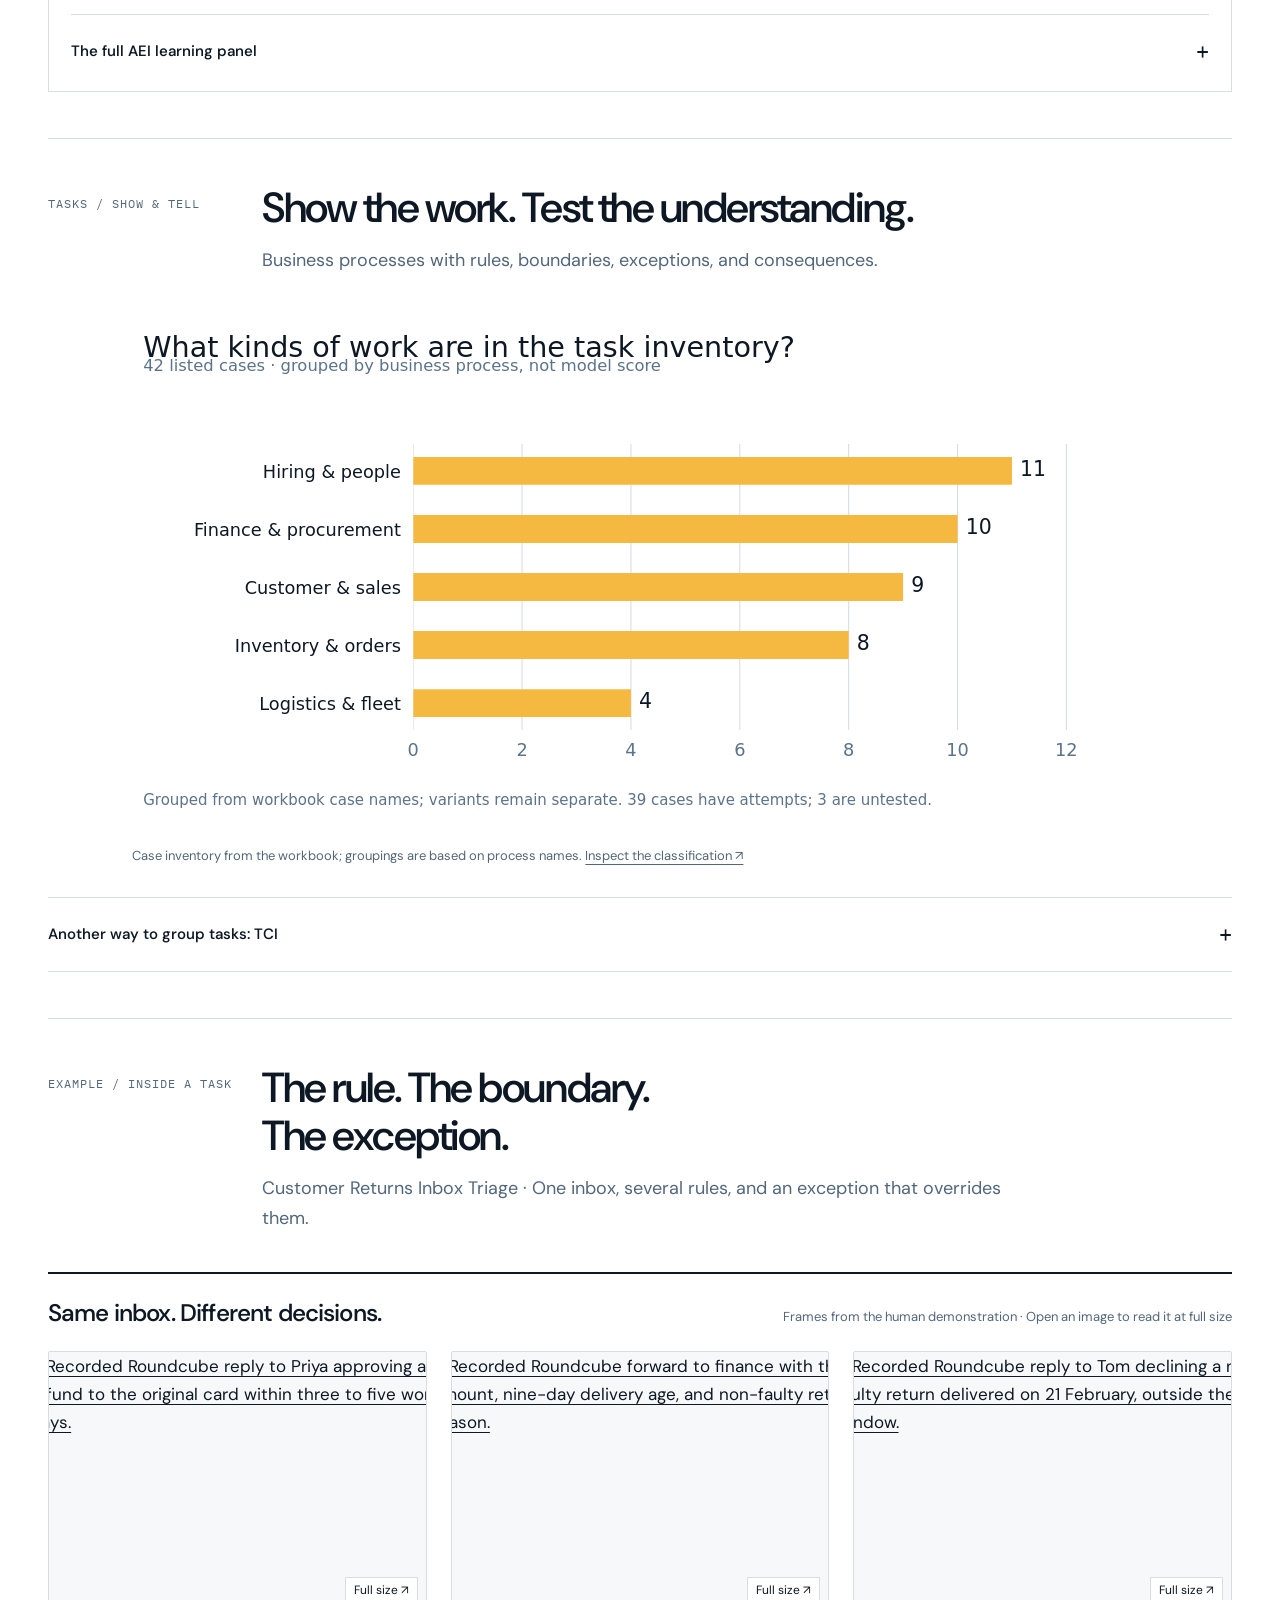
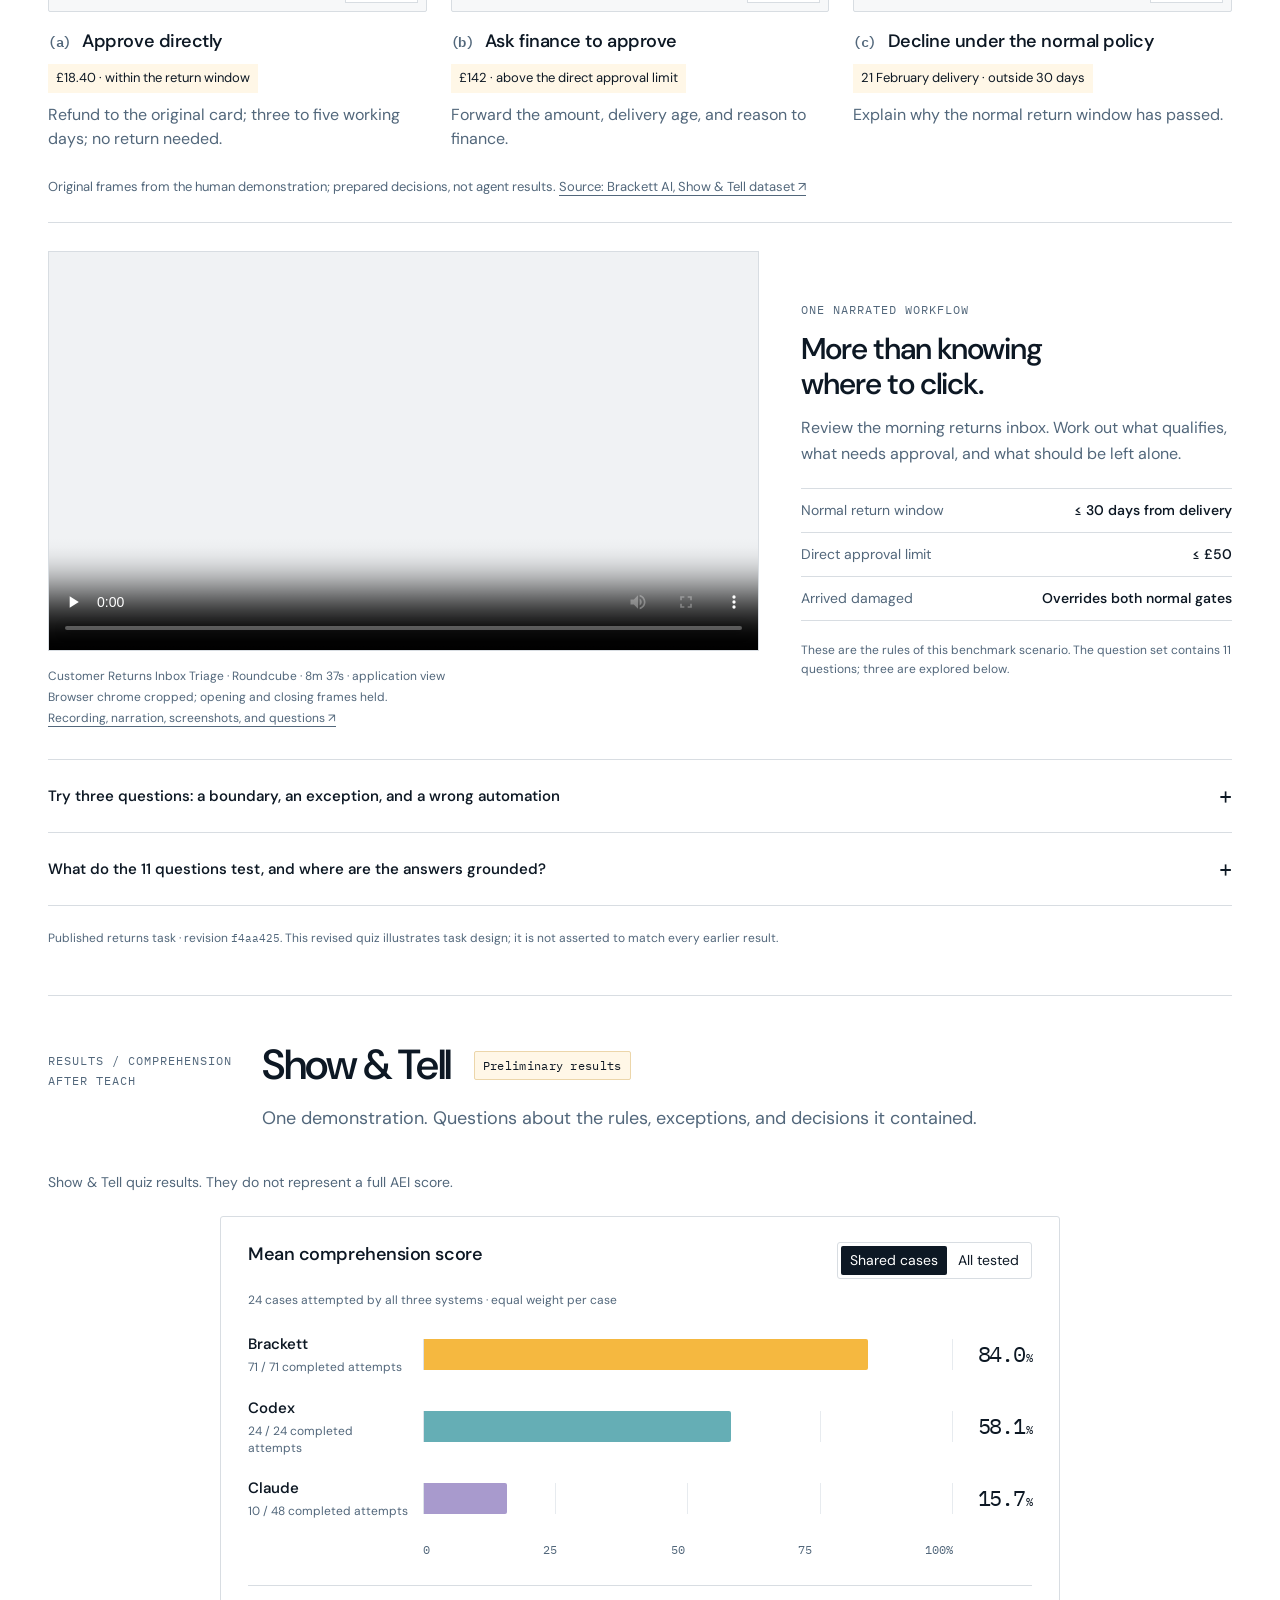
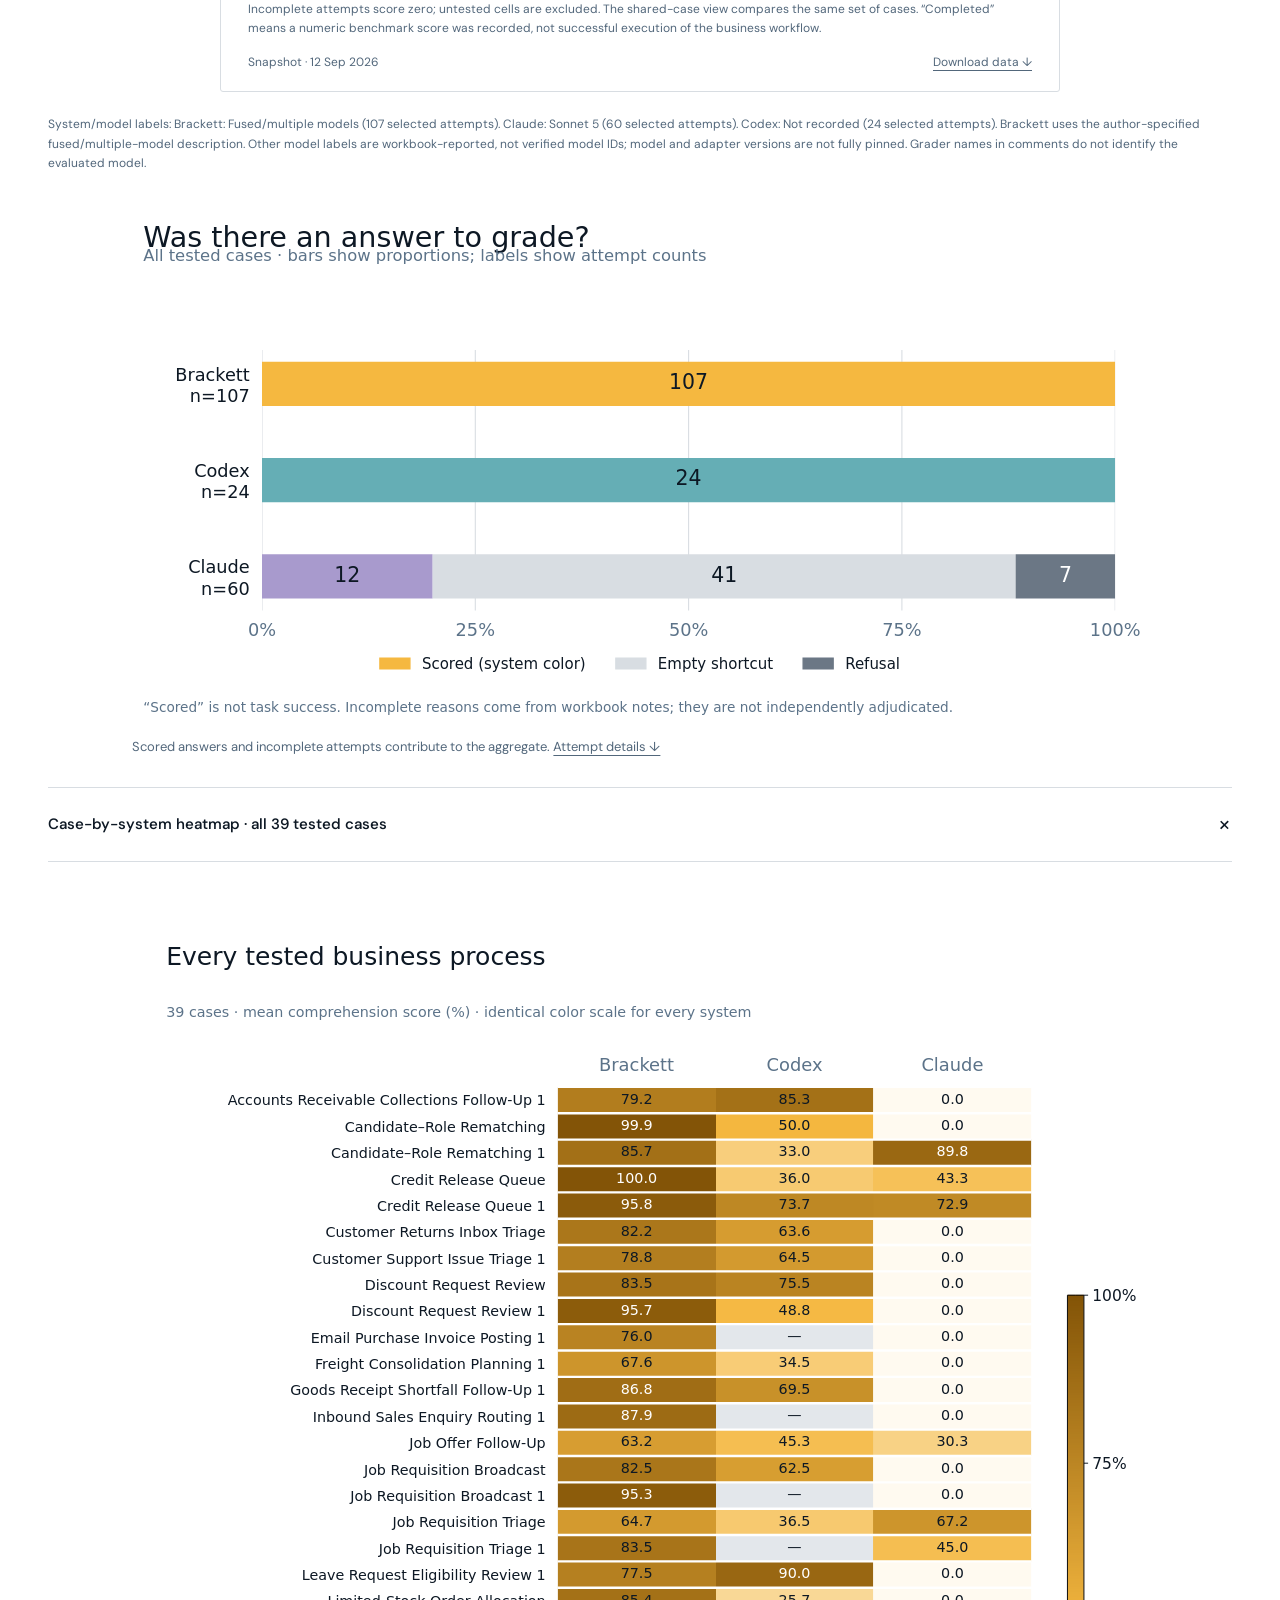
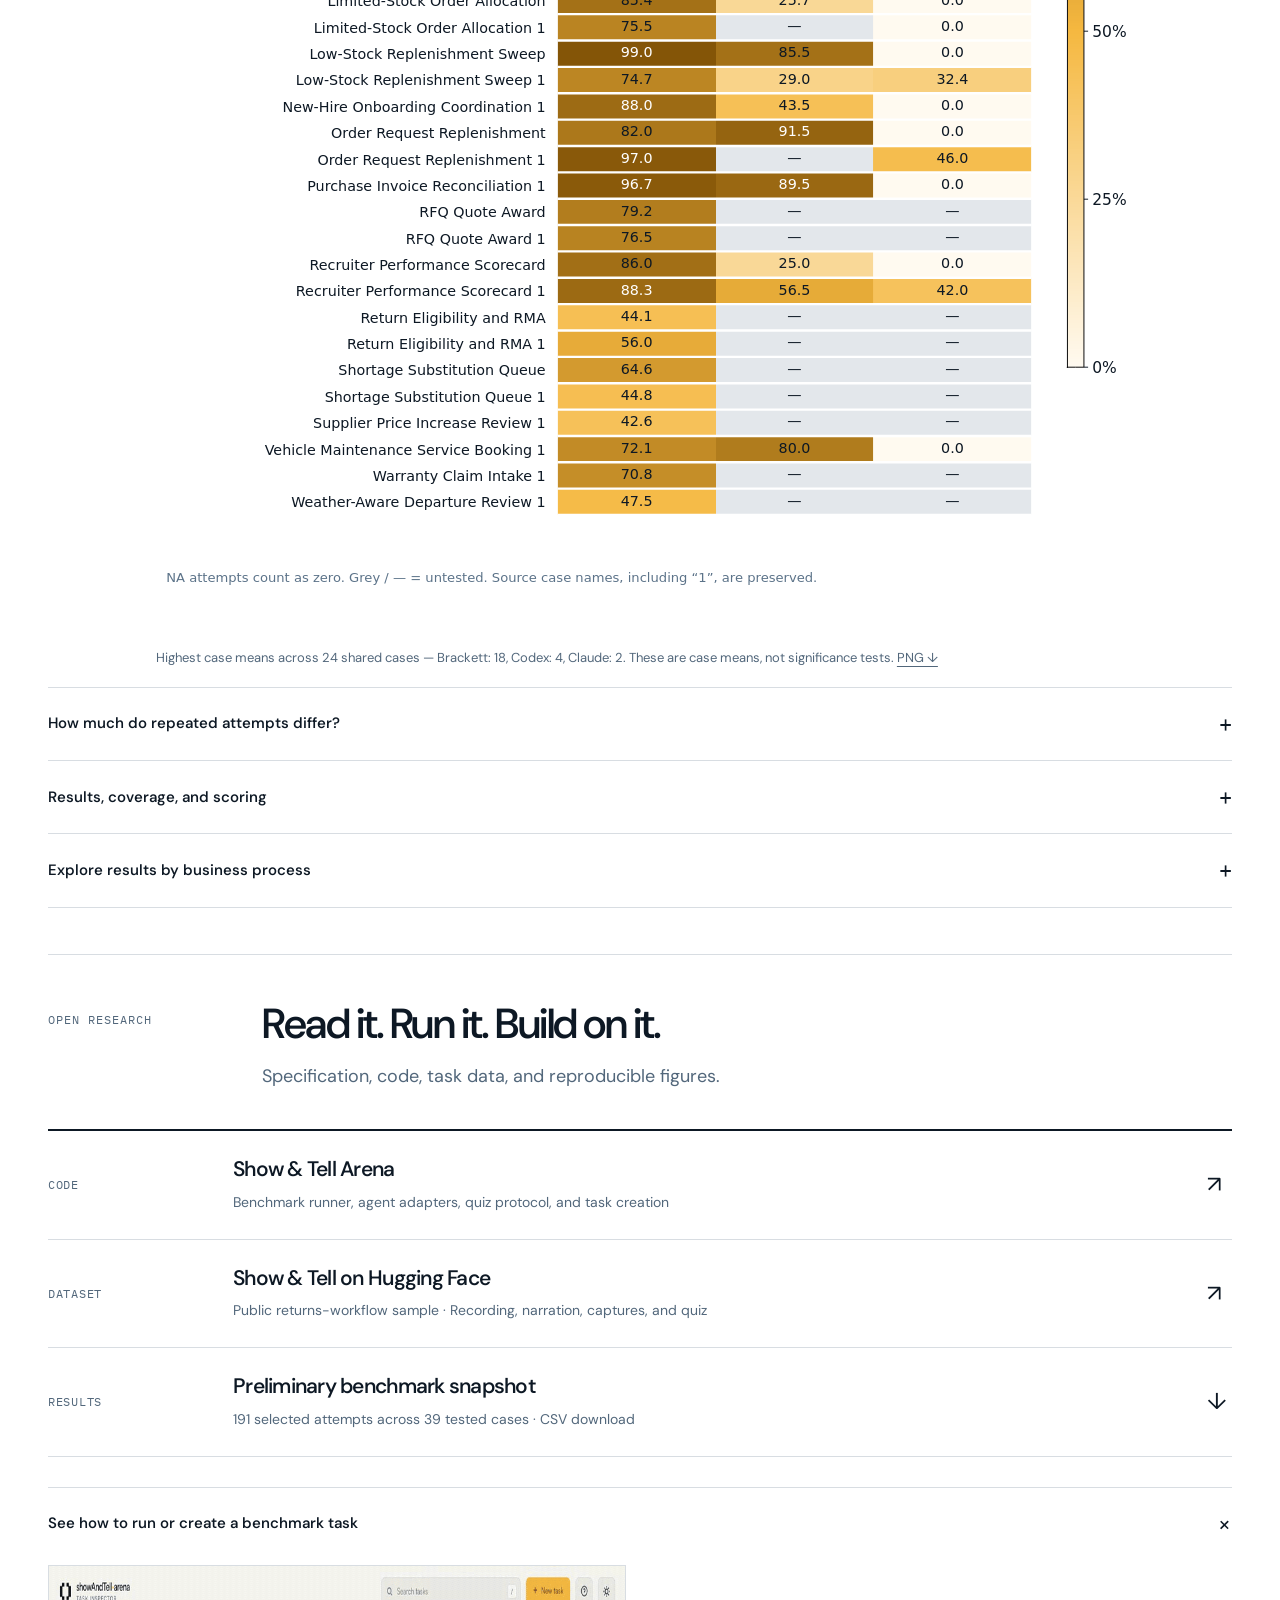
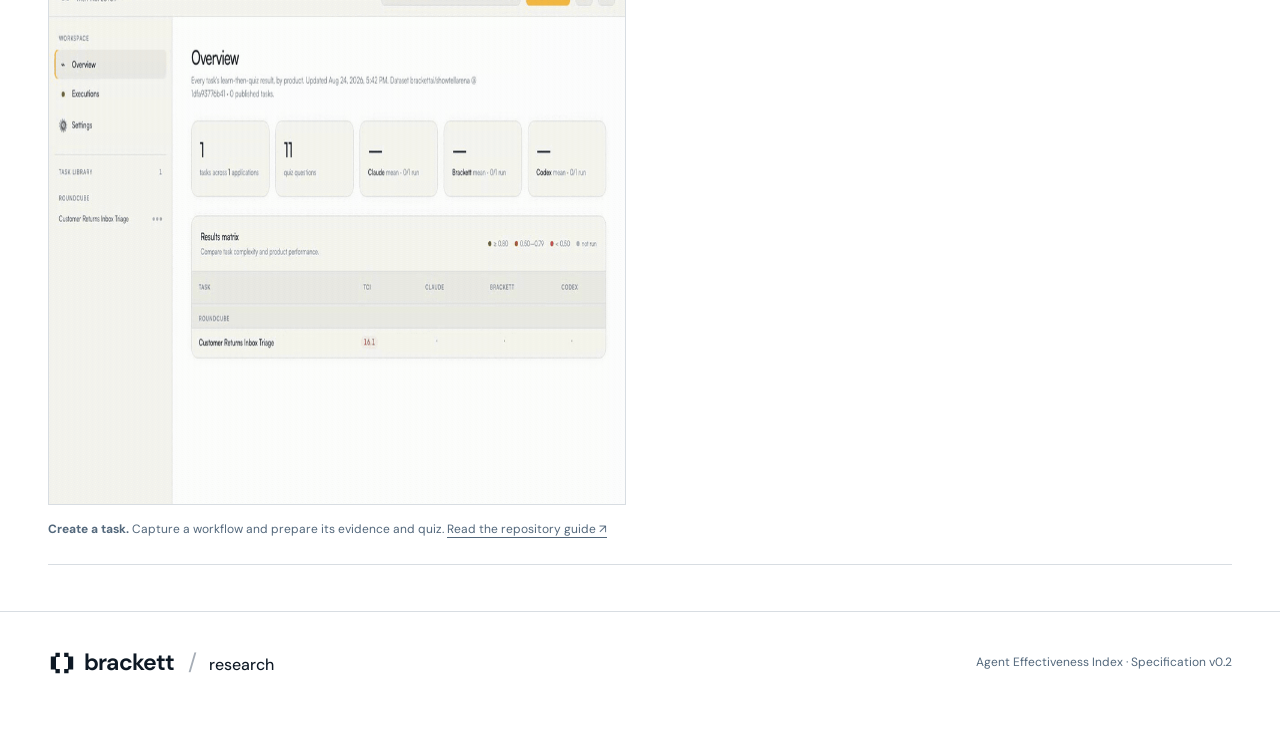
==== commit ad590460: "Use the public research URL and enable search indexing" ====
--- a/site/index.html
+++ b/site/index.html
@@ -5,7 +5,8 @@
   <meta name="viewport" content="width=device-width, initial-scale=1">
   <meta name="color-scheme" content="light">
   <meta name="description" content="Agent Effectiveness Index (AEI): an open specification for measuring business understanding, operational execution, and learning persistence. Featuring the Show & Tell benchmark.">
-  <meta name="robots" content="noindex, nofollow">
+  <link rel="canonical" href="https://bracketthq.github.io/showAndTell-arena/">
+  <meta property="og:url" content="https://bracketthq.github.io/showAndTell-arena/">
   <meta property="og:title" content="Agent Effectiveness Index · Brackett Research">
   <meta property="og:description" content="How well does an agent understand the business, do the work, and learn? Explore AEI and the Show & Tell benchmark.">
   <meta property="og:type" content="website">
@@ -53,7 +54,7 @@
 
 
 
-  <section id="tasks" class="section" aria-labelledby="tasks-title"><div class="section-heading"><p class="section-number">TASKS / SHOW &amp; TELL</p><div><h2 id="tasks-title">Show the work. Test the understanding.</h2><p class="section-deck">Business processes with rules, boundaries, exceptions, and consequences.</p></div></div><figure class="research-chart inventory-chart"><a href="assets/analysis/task-inventory.svg" target="_blank" rel="noopener"><img src="assets/analysis/task-inventory.svg" width="1100" height="530" alt="Task inventory grouped by business process; counts and category names are shown in the figure and linked data." loading="lazy"></a><figcaption>Case inventory from the workbook; groupings are based on process names. <a href="assets/analysis/analysis.json">Inspect the classification ↗</a></figcaption></figure><details class="method-details chart-details"><summary>Another way to group tasks: TCI<span aria-hidden="true">+</span></summary><div class="details-body"><p class="small">TCI is a useful heuristic for choosing tasks for the arena. It helps us spread the benchmark across expected difficulty levels and look for tasks we expect to be harder. It groups tasks by their rules, evidence, steps, and demonstration. <span data-refresh="tci-scope">This view uses 49 historical task definitions from 26 July 2026, separate from the workbook cases above.</span></p><figure class="research-chart"><a href="assets/analysis/tci-distribution.svg" target="_blank" rel="noopener"><img src="assets/analysis/tci-distribution.svg" width="1100" height="540" alt="Task definitions grouped into five heuristic TCI buckets; the figure labels counts and the linked export contains the inputs." loading="lazy"></a><figcaption><a href="assets/analysis/tci-components.svg" target="_blank" rel="noopener">See the components for eight example tasks ↗</a> · <a href="assets/analysis/tci.json">Inspect the inputs ↗</a> · <a href="https://github.com/bracketthq/showAndTell-arena/blob/aei-research-site/docs/COMPLEXITY.md">Grouping method ↗</a></figcaption></figure></div></details></section>
+  <section id="tasks" class="section" aria-labelledby="tasks-title"><div class="section-heading"><p class="section-number">TASKS / SHOW &amp; TELL</p><div><h2 id="tasks-title">Show the work. Test the understanding.</h2><p class="section-deck">Business processes with rules, boundaries, exceptions, and consequences.</p></div></div><figure class="research-chart inventory-chart"><a href="assets/analysis/task-inventory.svg" target="_blank" rel="noopener"><img src="assets/analysis/task-inventory.svg" width="1100" height="530" alt="Task inventory grouped by business process; counts and category names are shown in the figure and linked data." loading="lazy"></a><figcaption>Case inventory from the workbook; groupings are based on process names. <a href="assets/analysis/analysis.json">Inspect the classification ↗</a></figcaption></figure><details class="method-details chart-details"><summary>Another way to group tasks: TCI<span aria-hidden="true">+</span></summary><div class="details-body"><p class="small">TCI is a useful heuristic for choosing tasks for the arena. It helps us spread the benchmark across expected difficulty levels and look for tasks we expect to be harder. It groups tasks by their rules, evidence, steps, and demonstration. <span data-refresh="tci-scope">This view uses 49 historical task definitions from 26 July 2026, separate from the workbook cases above.</span></p><figure class="research-chart"><a href="assets/analysis/tci-distribution.svg" target="_blank" rel="noopener"><img src="assets/analysis/tci-distribution.svg" width="1100" height="540" alt="Task definitions grouped into five heuristic TCI buckets; the figure labels counts and the linked export contains the inputs." loading="lazy"></a><figcaption><a href="assets/analysis/tci-components.svg" target="_blank" rel="noopener">See the components for eight example tasks ↗</a> · <a href="assets/analysis/tci.json">Inspect the inputs ↗</a> · <a href="https://github.com/bracketthq/showAndTell-arena/blob/main/docs/COMPLEXITY.md">Grouping method ↗</a></figcaption></figure></div></details></section>
 
   <section id="examples" class="section" aria-labelledby="examples-title">
     <div class="section-heading"><p class="section-number">EXAMPLE / INSIDE A TASK</p><div><h2 id="examples-title">The rule. The boundary.<br>The exception.</h2><p class="section-deck">Customer Returns Inbox Triage · One inbox, several rules, and an exception that overrides them.</p></div></div>
